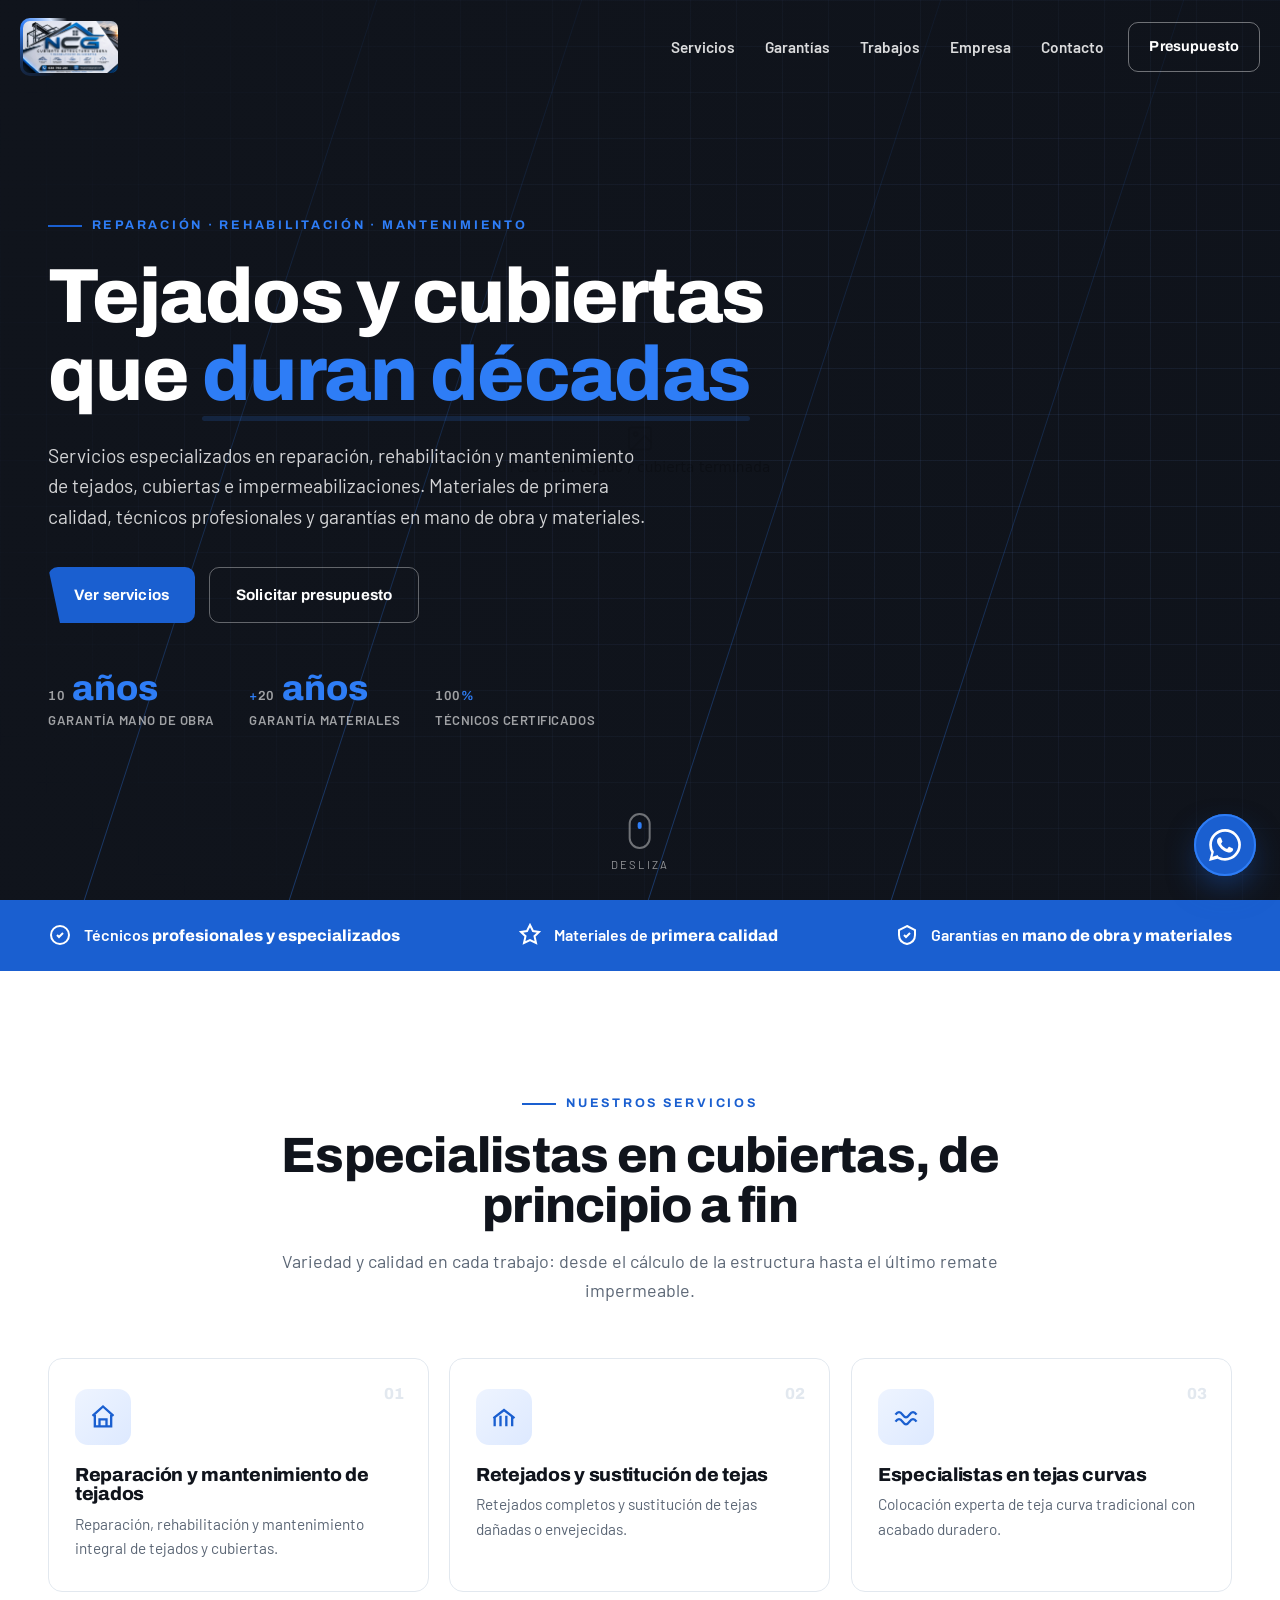
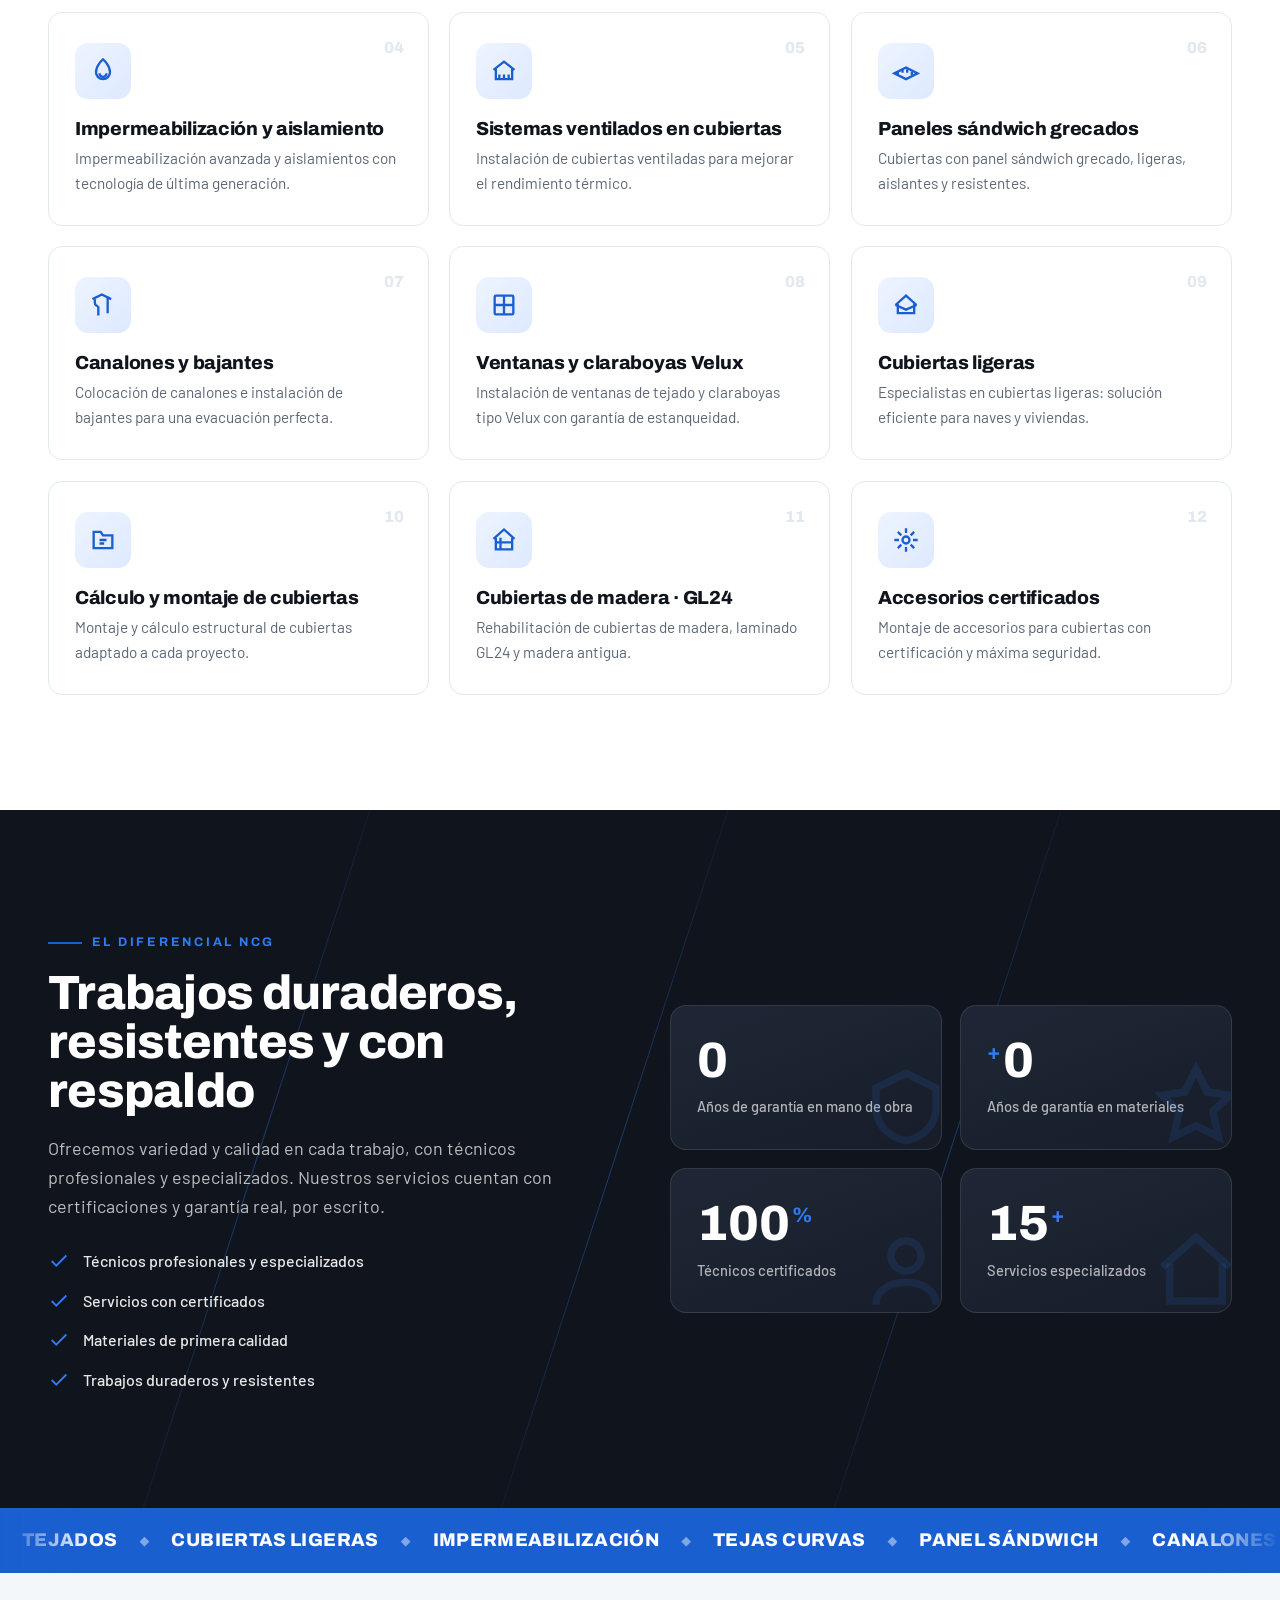
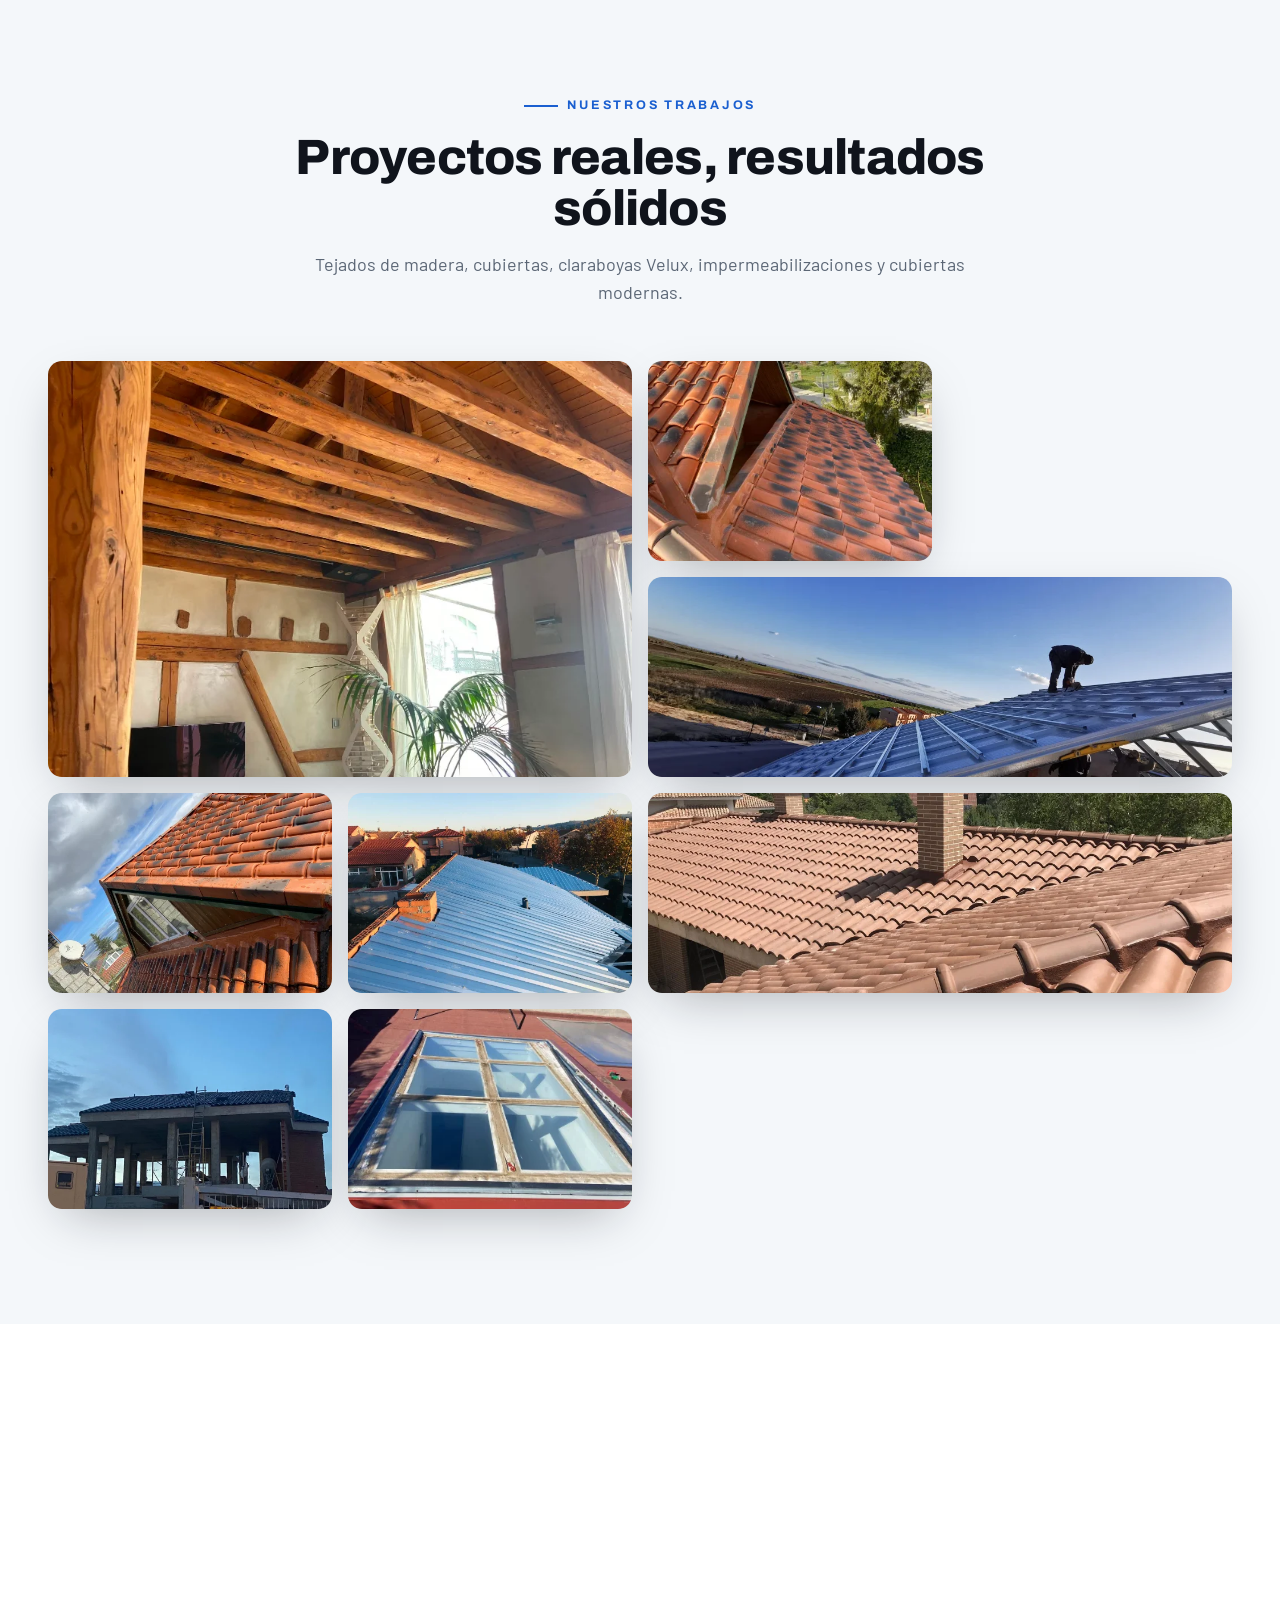
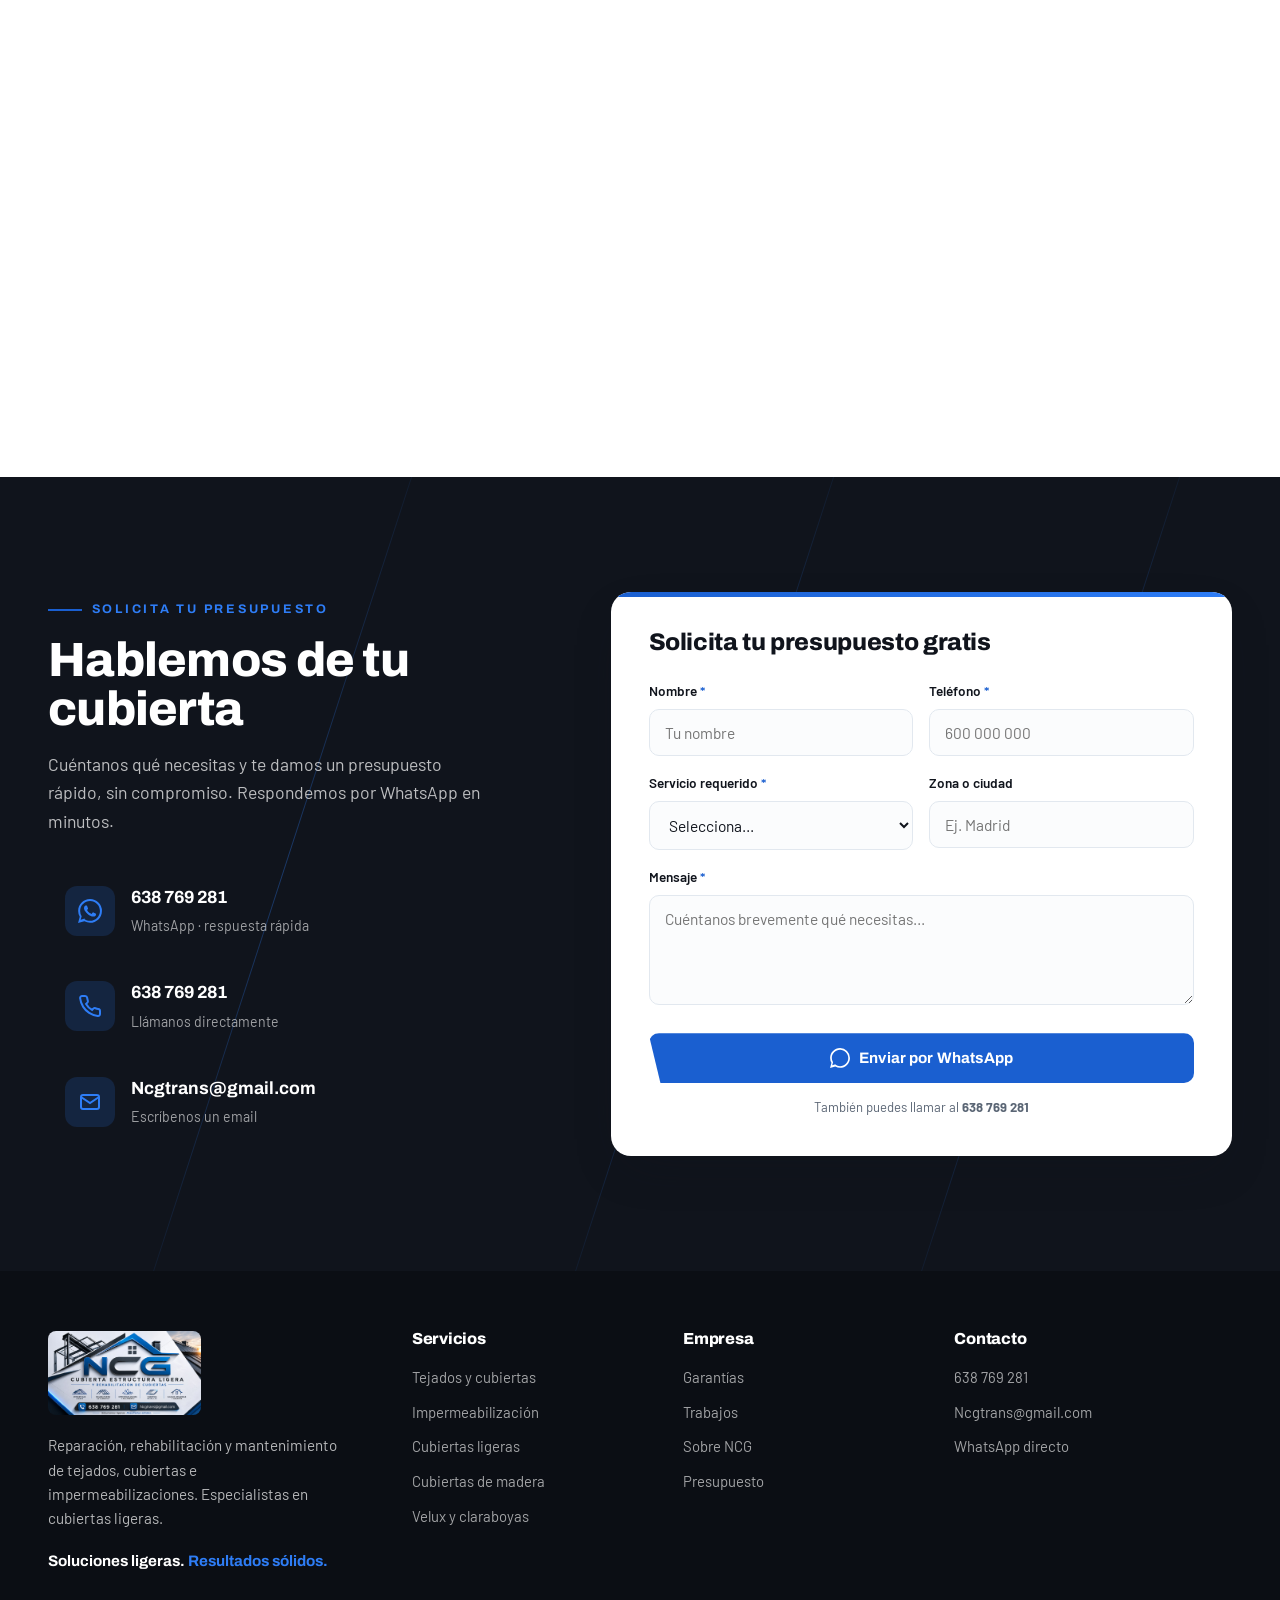
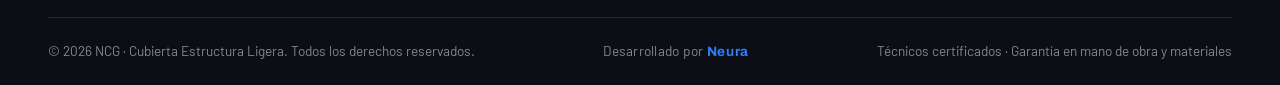
==== index.html @ 02546d08 "Remove gal2 (Cubierta metálica) y añadir fotos de trabajos en uploads/Gallery - Elimina el slot gal2" ====
<!DOCTYPE html>
<html lang="es">
<head>
<meta charset="UTF-8">
<meta name="viewport" content="width=device-width, initial-scale=1.0">
<title>NCG · Cubierta Estructura Ligera — Tejados, cubiertas e impermeabilización</title>
<meta name="description" content="Constructora NCG: reparación, rehabilitación y mantenimiento de tejados, cubiertas ligeras e impermeabilización avanzada. Técnicos certificados, 10 años de garantía en mano de obra y +20 en materiales.">
<link rel="preconnect" href="https://fonts.googleapis.com">
<link rel="preconnect" href="https://fonts.gstatic.com" crossorigin>
<link href="https://fonts.googleapis.com/css2?family=Archivo:wght@500;600;700;800;900&family=Barlow:wght@400;500;600;700&display=swap" rel="stylesheet">
<link rel="stylesheet" href="assets/styles.css">
<script>document.documentElement.classList.add('js-anim');</script>
<script src="assets/image-slot.js"></script>
</head>
<body style="background-color: rgb(255, 255, 255)">

<div class="scroll-progress" id="sp"></div>

<!-- ============ HEADER ============ -->
<header class="header" id="top">
  <div class="wrap header-inner">
    <a href="#top" class="brand">
      <span class="brand-logo"><img src="assets/logo-banner.jpg" alt="NCG Cubierta Estructura Ligera y Rehabilitación de Cubiertas"></span>
    </a>
    <nav class="nav">
      <a href="#servicios">Servicios</a>
      <a href="#garantias">Garantías</a>
      <a href="#galeria">Trabajos</a>
      <a href="#sobre">Empresa</a>
      <a href="#contacto">Contacto</a>
    </nav>
    <div class="header-cta">
      <a href="#contacto" class="btn btn-ghost">Presupuesto</a>
    </div>
    <button class="menu-toggle" aria-label="Menú"><span></span><span></span><span></span></button>
  </div>
</header>

<!-- ============ HERO ============ -->
<section class="hero" data-screen-label="Hero">
  <div class="hero-bg">
    <div class="hero-photo"><image-slot id="hero" placeholder="Foto real: tejado / cubierta terminada" fit="cover"></image-slot></div>
  </div>
  <div class="beams"><span style="left:18%"></span><span style="left:34%"></span><span style="left:62%"></span><span style="left:81%"></span></div>
  <div class="hero-build" aria-hidden="true">
    <div class="bp-grid"></div>
    <svg class="bp-truss" viewBox="0 0 400 120" fill="none">
      <line x1="10" y1="100" x2="390" y2="100" pathLength="1" style="animation-delay:.45s"></line>
      <line x1="10" y1="100" x2="200" y2="18" pathLength="1" style="animation-delay:0s"></line>
      <line x1="200" y1="18" x2="390" y2="100" pathLength="1" style="animation-delay:.2s"></line>
      <line x1="200" y1="18" x2="200" y2="100" pathLength="1" style="animation-delay:.75s"></line>
      <line x1="105" y1="59" x2="200" y2="100" pathLength="1" style="animation-delay:.95s"></line>
      <line x1="295" y1="59" x2="200" y2="100" pathLength="1" style="animation-delay:1.1s"></line>
      <circle cx="200" cy="18" r="4.2" style="animation-delay:.4s"></circle>
      <circle cx="10" cy="100" r="4.2" style="animation-delay:.55s"></circle>
      <circle cx="390" cy="100" r="4.2" style="animation-delay:.6s"></circle>
      <circle cx="200" cy="100" r="4.2" style="animation-delay:.9s"></circle>
      <circle cx="105" cy="59" r="3.6" style="animation-delay:1.05s"></circle>
      <circle cx="295" cy="59" r="3.6" style="animation-delay:1.2s"></circle>
    </svg>
  </div>
  <div class="wrap hero-inner">
    <div class="hero-grid">
      <div class="hero-copy">
        <span class="eyebrow light reveal">Reparación · Rehabilitación · Mantenimiento</span>
        <h1 class="reveal d1">Tejados y cubiertas que <span class="hl">duran décadas</span></h1>
        <p class="lead reveal d2">Servicios especializados en reparación, rehabilitación y mantenimiento de tejados, cubiertas e impermeabilizaciones. Materiales de primera calidad, técnicos profesionales y garantías en mano de obra y materiales.</p>
        <div class="hero-cta reveal d3">
          <a href="#servicios" class="btn">Ver servicios</a>
          <a href="#contacto" class="btn btn-outline-light">Solicitar presupuesto</a>
        </div>
        <div class="hero-stats reveal d4">
          <div class="hstat"><b><span data-count="10">0</span><em> años</em></b><span>Garantía mano de obra</span></div>
          <div class="hstat"><b><span class="pfx">+</span><span data-count="20">0</span><em> años</em></b><span>Garantía materiales</span></div>
          <div class="hstat"><b><span data-count="100">0</span><span class="pfx">%</span></b><span>Técnicos certificados</span></div>
        </div>
      </div>
    </div>
  </div>
  <a href="#servicios" class="scroll-cue"><span class="dot"></span>Desliza</a>
</section>

<!-- ============ TRUST STRIP ============ -->
<div class="trust-strip">
  <div class="wrap">
    <div class="ts"><svg viewBox="0 0 24 24" fill="none" stroke="currentColor" stroke-width="2"><path d="M9 12l2 2 4-4"/><circle cx="12" cy="12" r="9"/></svg><span>Técnicos <b>profesionales y especializados</b></span></div>
    <div class="ts"><svg viewBox="0 0 24 24" fill="none" stroke="currentColor" stroke-width="2"><path d="M12 2l3 6 6 .9-4.5 4.3L18 20l-6-3-6 3 1.5-6.8L3 8.9 9 8z"/></svg><span>Materiales de <b>primera calidad</b></span></div>
    <div class="ts"><svg viewBox="0 0 24 24" fill="none" stroke="currentColor" stroke-width="2"><path d="M9 12l2 2 4-4"/><path d="M12 3l8 4v5c0 5-3.5 8-8 9-4.5-1-8-4-8-9V7z"/></svg><span>Garantías en <b>mano de obra y materiales</b></span></div>
  </div>
</div>

<!-- ============ SERVICIOS ============ -->
<section class="servicios sec-pad" id="servicios" data-screen-label="Servicios">
  <div class="wrap">
    <div class="sec-head center reveal">
      <span class="eyebrow center">Nuestros servicios</span>
      <h2>Especialistas en cubiertas, de principio a fin</h2>
      <p>Variedad y calidad en cada trabajo: desde el cálculo de la estructura hasta el último remate impermeable.</p>
    </div>
    <div class="serv-grid">

      <article class="serv-card reveal">
        <span class="serv-num">01</span>
        <div class="serv-ic"><svg viewBox="0 0 24 24" fill="none" stroke="currentColor" stroke-width="2"><path d="M3 11l9-8 9 8"/><path d="M5 10v10h14V10"/><path d="M9 20v-6h6v6"/></svg></div>
        <h3>Reparación y mantenimiento de tejados</h3>
        <p>Reparación, rehabilitación y mantenimiento integral de tejados y cubiertas.</p>
      </article>

      <article class="serv-card reveal d1">
        <span class="serv-num">02</span>
        <div class="serv-ic"><svg viewBox="0 0 24 24" fill="none" stroke="currentColor" stroke-width="2"><path d="M3 13l9-7 9 7"/><path d="M4 12l0 8M9 11l0 9M14 11l0 9M19 12l0 8"/></svg></div>
        <h3>Retejados y sustitución de tejas</h3>
        <p>Retejados completos y sustitución de tejas dañadas o envejecidas.</p>
      </article>

      <article class="serv-card reveal d2">
        <span class="serv-num">03</span>
        <div class="serv-ic"><svg viewBox="0 0 24 24" fill="none" stroke="currentColor" stroke-width="2"><path d="M3 16c2-3 4-3 6 0s4 3 6 0 4-3 6 0"/><path d="M3 10c2-3 4-3 6 0s4 3 6 0 4-3 6 0"/></svg></div>
        <h3>Especialistas en tejas curvas</h3>
        <p>Colocación experta de teja curva tradicional con acabado duradero.</p>
      </article>

      <article class="serv-card reveal">
        <span class="serv-num">04</span>
        <div class="serv-ic"><svg viewBox="0 0 24 24" fill="none" stroke="currentColor" stroke-width="2"><path d="M12 2s6 5 6 11a6 6 0 01-12 0c0-6 6-11 6-11z"/><path d="M9 14a3 3 0 006 0"/></svg></div>
        <h3>Impermeabilización y aislamiento</h3>
        <p>Impermeabilización avanzada y aislamientos con tecnología de última generación.</p>
      </article>

      <article class="serv-card reveal d1">
        <span class="serv-num">05</span>
        <div class="serv-ic"><svg viewBox="0 0 24 24" fill="none" stroke="currentColor" stroke-width="2"><path d="M3 11l9-7 9 7"/><path d="M5 10v9h14v-9"/><path d="M8 19v-4M12 19v-4M16 19v-4"/></svg></div>
        <h3>Sistemas ventilados en cubiertas</h3>
        <p>Instalación de cubiertas ventiladas para mejorar el rendimiento térmico.</p>
      </article>

      <article class="serv-card reveal d2">
        <span class="serv-num">06</span>
        <div class="serv-ic"><svg viewBox="0 0 24 24" fill="none" stroke="currentColor" stroke-width="2"><path d="M2 14l10-5 10 5-10 5z"/><path d="M5 12.5v3M9 10.5v3M13 10.5v3M17 12.5v3"/></svg></div>
        <h3>Paneles sándwich grecados</h3>
        <p>Cubiertas con panel sándwich grecado, ligeras, aislantes y resistentes.</p>
      </article>

      <article class="serv-card reveal">
        <span class="serv-num">07</span>
        <div class="serv-ic"><svg viewBox="0 0 24 24" fill="none" stroke="currentColor" stroke-width="2"><path d="M3 7l8-4 8 4"/><path d="M5 7v3a3 3 0 003 3h0"/><path d="M8 13v8"/><path d="M16 5v14"/></svg></div>
        <h3>Canalones y bajantes</h3>
        <p>Colocación de canalones e instalación de bajantes para una evacuación perfecta.</p>
      </article>

      <article class="serv-card reveal d1">
        <span class="serv-num">08</span>
        <div class="serv-ic"><svg viewBox="0 0 24 24" fill="none" stroke="currentColor" stroke-width="2"><rect x="4" y="4" width="16" height="16" rx="1"/><path d="M12 4v16M4 12h16"/></svg></div>
        <h3>Ventanas y claraboyas Velux</h3>
        <p>Instalación de ventanas de tejado y claraboyas tipo Velux con garantía de estanqueidad.</p>
      </article>

      <article class="serv-card reveal d2">
        <span class="serv-num">09</span>
        <div class="serv-ic"><svg viewBox="0 0 24 24" fill="none" stroke="currentColor" stroke-width="2"><path d="M3 12l9-8 9 8"/><path d="M5 11v8h14v-8"/><path d="M3 12l9 4 9-4"/></svg></div>
        <h3>Cubiertas ligeras</h3>
        <p>Especialistas en cubiertas ligeras: solución eficiente para naves y viviendas.</p>
      </article>

      <article class="serv-card reveal">
        <span class="serv-num">10</span>
        <div class="serv-ic"><svg viewBox="0 0 24 24" fill="none" stroke="currentColor" stroke-width="2"><path d="M4 19V5h6l2 3h8v11z"/><path d="M9 12h6M9 15h4"/></svg></div>
        <h3>Cálculo y montaje de cubiertas</h3>
        <p>Montaje y cálculo estructural de cubiertas adaptado a cada proyecto.</p>
      </article>

      <article class="serv-card reveal d1">
        <span class="serv-num">11</span>
        <div class="serv-ic"><svg viewBox="0 0 24 24" fill="none" stroke="currentColor" stroke-width="2"><path d="M3 11l9-8 9 8"/><path d="M5 10v10h14V10"/><path d="M5 14h14M9 10v10"/></svg></div>
        <h3>Cubiertas de madera · GL24</h3>
        <p>Rehabilitación de cubiertas de madera, laminado GL24 y madera antigua.</p>
      </article>

      <article class="serv-card reveal d2">
        <span class="serv-num">12</span>
        <div class="serv-ic"><svg viewBox="0 0 24 24" fill="none" stroke="currentColor" stroke-width="2"><circle cx="12" cy="12" r="3"/><path d="M12 2v4M12 18v4M2 12h4M18 12h4M5 5l3 3M16 16l3 3M19 5l-3 3M8 16l-3 3"/></svg></div>
        <h3>Accesorios certificados</h3>
        <p>Montaje de accesorios para cubiertas con certificación y máxima seguridad.</p>
      </article>

    </div>
  </div>
</section>

<!-- ============ GARANTÍAS ============ -->
<section class="garantias sec-pad" id="garantias" data-screen-label="Garantías">
  <div class="gbg"><span style="left:20%"></span><span style="left:48%"></span><span style="left:74%"></span></div>
  <div class="wrap">
    <div class="gar-grid">
      <div class="gar-left reveal-l">
        <span class="eyebrow light">El diferencial NCG</span>
        <h2>Trabajos duraderos, resistentes y con respaldo</h2>
        <p>Ofrecemos variedad y calidad en cada trabajo, con técnicos profesionales y especializados. Nuestros servicios cuentan con certificaciones y garantía real, por escrito.</p>
        <ul class="gar-list">
          <li><svg viewBox="0 0 24 24" fill="none" stroke="currentColor" stroke-width="2"><path d="M20 6L9 17l-5-5"/></svg>Técnicos profesionales y especializados</li>
          <li><svg viewBox="0 0 24 24" fill="none" stroke="currentColor" stroke-width="2"><path d="M20 6L9 17l-5-5"/></svg>Servicios con certificados</li>
          <li><svg viewBox="0 0 24 24" fill="none" stroke="currentColor" stroke-width="2"><path d="M20 6L9 17l-5-5"/></svg>Materiales de primera calidad</li>
          <li><svg viewBox="0 0 24 24" fill="none" stroke="currentColor" stroke-width="2"><path d="M20 6L9 17l-5-5"/></svg>Trabajos duraderos y resistentes</li>
        </ul>
      </div>
      <div class="stat-cards reveal-r">
        <div class="stat-card">
          <div class="big"><span data-count="10" data-prefix="">0</span></div>
          <div class="lab">Años de garantía en mano de obra</div>
          <div class="ic"><svg viewBox="0 0 24 24" fill="none" stroke="currentColor" stroke-width="2"><path d="M12 3l8 4v5c0 5-3.5 8-8 9-4.5-1-8-4-8-9V7z"/></svg></div>
        </div>
        <div class="stat-card">
          <div class="big"><span class="suf">+</span><span data-count="20" data-prefix="">0</span></div>
          <div class="lab">Años de garantía en materiales</div>
          <div class="ic"><svg viewBox="0 0 24 24" fill="none" stroke="currentColor" stroke-width="2"><path d="M12 2l3 6 6 .9-4.5 4.3L18 20l-6-3-6 3 1.5-6.8L3 8.9 9 8z"/></svg></div>
        </div>
        <div class="stat-card">
          <div class="big"><span data-count="100" data-prefix="">0</span><span class="suf">%</span></div>
          <div class="lab">Técnicos certificados</div>
          <div class="ic"><svg viewBox="0 0 24 24" fill="none" stroke="currentColor" stroke-width="2"><circle cx="12" cy="8" r="4"/><path d="M4 21c0-4 4-6 8-6s8 2 8 6"/></svg></div>
        </div>
        <div class="stat-card">
          <div class="big"><span data-count="15" data-prefix="">0</span><span class="suf">+</span></div>
          <div class="lab">Servicios especializados</div>
          <div class="ic"><svg viewBox="0 0 24 24" fill="none" stroke="currentColor" stroke-width="2"><path d="M3 11l9-8 9 8"/><path d="M5 10v10h14V10"/></svg></div>
        </div>
      </div>
    </div>
  </div>
</section>

<!-- ============ CINTA / MARQUEE ============ -->
<div class="marquee" aria-hidden="true">
  <div class="marquee-track">
    <span>Tejados</span><i>◆</i><span>Cubiertas ligeras</span><i>◆</i><span>Impermeabilización</span><i>◆</i><span>Tejas curvas</span><i>◆</i><span>Panel sándwich</span><i>◆</i><span>Canalones y bajantes</span><i>◆</i><span>Ventanas Velux</span><i>◆</i><span>Madera GL24</span><i>◆</i>
    <span>Tejados</span><i>◆</i><span>Cubiertas ligeras</span><i>◆</i><span>Impermeabilización</span><i>◆</i><span>Tejas curvas</span><i>◆</i><span>Panel sándwich</span><i>◆</i><span>Canalones y bajantes</span><i>◆</i><span>Ventanas Velux</span><i>◆</i><span>Madera GL24</span><i>◆</i>
  </div>
</div>

<!-- ============ GALERÍA ============ -->
<section class="galeria sec-pad" id="galeria" data-screen-label="Galería">
  <div class="wrap">
    <div class="sec-head center reveal">
      <span class="eyebrow center">Nuestros trabajos</span>
      <h2>Proyectos reales, resultados sólidos</h2>
      <p>Tejados de madera, cubiertas, claraboyas Velux, impermeabilizaciones y cubiertas modernas.</p>
    </div>
    <div class="gal-grid">
      <div class="gal-item span-2 row-2 reveal"><image-slot id="gal1" placeholder="Tejado de madera (foto real)" fit="cover"></image-slot><span class="tag"><b>·</b> Tejados de madera</span></div>
      <div class="gal-item reveal d2"><image-slot id="gal3" placeholder="Claraboya / Velux" fit="cover"></image-slot><span class="tag"><b>·</b> Claraboyas Velux</span></div>
      <div class="gal-item span-2 reveal d1"><image-slot id="gal4" placeholder="Impermeabilización" fit="cover"></image-slot><span class="tag"><b>·</b> Impermeabilización</span></div>
      <div class="gal-item reveal d2"><image-slot id="gal5" placeholder="Panel sándwich" fit="cover"></image-slot><span class="tag"><b>·</b> Paneles modernos</span></div>
      <div class="gal-item reveal d3"><image-slot id="gal6" placeholder="Estructura ligera" fit="cover"></image-slot><span class="tag"><b>·</b> Estructuras ligeras</span></div>
      <div class="gal-item span-2 reveal"><image-slot id="gal7" placeholder="Cubierta terminada" fit="cover"></image-slot><span class="tag"><b>·</b> Cubiertas modernas</span></div>
      <div class="gal-item reveal d1"><image-slot id="gal8" placeholder="Detalle de remate" fit="cover"></image-slot><span class="tag"><b>·</b> Acabados</span></div>
      <div class="gal-item reveal d2"><image-slot id="gal9" placeholder="Canalón / bajante" fit="cover"></image-slot><span class="tag"><b>·</b> Canalones</span></div>
    </div>
  </div>
</section>

<!-- ============ SOBRE ============ -->
<section class="sobre sec-pad" id="sobre" data-screen-label="Sobre la empresa">
  <div class="wrap">
    <div class="sobre-grid">
      <div class="sobre-media reveal-l">
        <image-slot id="sobre" placeholder="Foto del equipo / obra en proceso" fit="cover"></image-slot>
        <div class="badge"><b>NCG</b><span>Soluciones ligeras · Resultados sólidos</span></div>
      </div>
      <div class="sobre-text reveal-r">
        <span class="eyebrow">Sobre la empresa</span>
        <h2>Construcción, solidez y confianza</h2>
        <p>En NCG — Cubierta Estructura Ligera somos especialistas en cubiertas y rehabilitación de tejados. Combinamos experiencia técnica, materiales de primera calidad y un equipo de profesionales certificados para entregar trabajos que perduran.</p>
        <p>Cada proyecto se ejecuta con rigor, seguridad y certificación, garantizando un resultado resistente y duradero.</p>
        <div class="sobre-feats">
          <div class="sf"><div class="ic"><svg viewBox="0 0 24 24" fill="none" stroke="currentColor" stroke-width="2"><circle cx="12" cy="8" r="4"/><path d="M4 21c0-4 4-6 8-6s8 2 8 6"/></svg></div><div><b>Equipo especializado</b><span>Técnicos formados y certificados</span></div></div>
          <div class="sf"><div class="ic"><svg viewBox="0 0 24 24" fill="none" stroke="currentColor" stroke-width="2"><path d="M3 11l9-8 9 8"/><path d="M5 10v10h14V10"/></svg></div><div><b>Cubiertas ligeras</b><span>Cálculo y montaje a medida</span></div></div>
          <div class="sf"><div class="ic"><svg viewBox="0 0 24 24" fill="none" stroke="currentColor" stroke-width="2"><path d="M12 2l3 6 6 .9-4.5 4.3L18 20l-6-3-6 3 1.5-6.8L3 8.9 9 8z"/></svg></div><div><b>Primera calidad</b><span>Materiales con +20 años de garantía</span></div></div>
          <div class="sf"><div class="ic"><svg viewBox="0 0 24 24" fill="none" stroke="currentColor" stroke-width="2"><path d="M9 12l2 2 4-4"/><path d="M12 3l8 4v5c0 5-3.5 8-8 9-4.5-1-8-4-8-9V7z"/></svg></div><div><b>Garantía real</b><span>10 años en mano de obra</span></div></div>
        </div>
      </div>
    </div>
  </div>
</section>

<!-- ============ CONTACTO ============ -->
<section class="contacto sec-pad" id="contacto" data-screen-label="Contacto">
  <div class="cbg"><span style="left:22%"></span><span style="left:55%"></span><span style="left:82%"></span></div>
  <div class="wrap">
    <div class="cont-grid">
      <div class="cont-info reveal-l">
        <span class="eyebrow light">Solicita tu presupuesto</span>
        <h2>Hablemos de tu cubierta</h2>
        <p>Cuéntanos qué necesitas y te damos un presupuesto rápido, sin compromiso. Respondemos por WhatsApp en minutos.</p>
        <div class="cont-rows">
          <a class="crow" href="https://wa.me/34638769281?text=Hola%20NCG,%20quiero%20solicitar%20un%20presupuesto" target="_blank">
            <div class="ic wa"><svg viewBox="0 0 24 24" fill="currentColor"><path d="M.057 24l1.687-6.163a11.867 11.867 0 01-1.587-5.945C.16 5.335 5.495 0 12.05 0a11.817 11.817 0 018.413 3.488 11.824 11.824 0 013.48 8.414c-.003 6.557-5.338 11.892-11.893 11.892a11.9 11.9 0 01-5.688-1.448L.057 24zm6.597-3.807c1.676.995 3.276 1.591 5.392 1.592 5.448 0 9.886-4.434 9.889-9.885.002-5.462-4.415-9.89-9.881-9.892-5.452 0-9.887 4.434-9.889 9.884a9.86 9.86 0 001.51 5.26l-.999 3.648 3.978-1.207zm11.387-5.464c-.074-.124-.272-.198-.57-.347-.297-.149-1.758-.868-2.031-.967-.272-.099-.47-.149-.669.149-.198.297-.768.967-.941 1.165-.173.198-.347.223-.644.074-.297-.149-1.255-.462-2.39-1.475-.883-.788-1.48-1.761-1.653-2.059-.173-.297-.018-.458.13-.606.134-.133.297-.347.446-.521.151-.172.2-.296.3-.495.099-.198.05-.372-.025-.521-.075-.148-.669-1.611-.916-2.206-.242-.579-.487-.501-.669-.51l-.57-.01c-.198 0-.52.074-.792.372s-1.04 1.016-1.04 2.479 1.065 2.876 1.213 3.074c.149.198 2.095 3.2 5.076 4.487.709.306 1.263.489 1.694.626.712.226 1.36.194 1.872.118.571-.085 1.758-.719 2.006-1.413.248-.695.248-1.29.173-1.414z"/></svg></div>
            <div><b>638 769 281</b><span>WhatsApp · respuesta rápida</span></div>
          </a>
          <a class="crow" href="tel:+34638769281">
            <div class="ic"><svg viewBox="0 0 24 24" fill="none" stroke="currentColor" stroke-width="2"><path d="M22 16.92v3a2 2 0 01-2.18 2 19.8 19.8 0 01-8.63-3.07 19.5 19.5 0 01-6-6 19.8 19.8 0 01-3.07-8.67A2 2 0 014.11 2h3a2 2 0 012 1.72c.13.96.36 1.9.7 2.81a2 2 0 01-.45 2.11L8.09 9.91a16 16 0 006 6l1.27-1.27a2 2 0 012.11-.45c.91.34 1.85.57 2.81.7A2 2 0 0122 16.92z"/></svg></div>
            <div><b>638 769 281</b><span>Llámanos directamente</span></div>
          </a>
          <a class="crow" href="mailto:Ncgtrans@gmail.com">
            <div class="ic"><svg viewBox="0 0 24 24" fill="none" stroke="currentColor" stroke-width="2"><rect x="3" y="5" width="18" height="14" rx="2"/><path d="M3 7l9 6 9-6"/></svg></div>
            <div><b>Ncgtrans@gmail.com</b><span>Escríbenos un email</span></div>
          </a>
        </div>
      </div>
      <div class="form-wrap reveal-r">
        <div class="form-card">
          <form id="cf" novalidate>
            <h3>Solicita tu presupuesto gratis</h3>
            <p>Rellena el formulario y abriremos WhatsApp con tus datos listos para enviar.</p>
            <div class="fgrid">
              <div class="field">
                <label>Nombre <span class="req">*</span></label>
                <input type="text" name="nombre" placeholder="Tu nombre" autocomplete="name">
                <span class="msg" data-msg="nombre"></span>
              </div>
              <div class="field">
                <label>Teléfono <span class="req">*</span></label>
                <input type="tel" name="telefono" placeholder="600 000 000" autocomplete="tel">
                <span class="msg" data-msg="telefono"></span>
              </div>
            </div>
            <div class="fgrid">
              <div class="field">
                <label>Servicio requerido <span class="req">*</span></label>
                <select name="servicio">
                  <option value="">Selecciona…</option>
                  <option>Reparación / mantenimiento de tejado</option>
                  <option>Retejado / sustitución de tejas</option>
                  <option>Tejas curvas</option>
                  <option>Impermeabilización y aislamiento</option>
                  <option>Sistemas ventilados</option>
                  <option>Paneles sándwich grecados</option>
                  <option>Canalones y bajantes</option>
                  <option>Ventanas / claraboyas Velux</option>
                  <option>Cubiertas ligeras</option>
                  <option>Cálculo y montaje de cubiertas</option>
                  <option>Cubiertas de madera · GL24</option>
                  <option>Otro / no estoy seguro</option>
                </select>
                <span class="msg" data-msg="servicio"></span>
              </div>
              <div class="field">
                <label>Zona o ciudad</label>
                <input type="text" name="zona" placeholder="Ej. Madrid">
              </div>
            </div>
            <div class="field full">
              <label>Mensaje <span class="req">*</span></label>
              <textarea name="mensaje" placeholder="Cuéntanos brevemente qué necesitas…"></textarea>
              <span class="msg" data-msg="mensaje"></span>
            </div>
            <button type="submit" class="btn">
              <svg viewBox="0 0 24 24" fill="currentColor"><path d="M.057 24l1.687-6.163a11.867 11.867 0 01-1.587-5.945C.16 5.335 5.495 0 12.05 0a11.817 11.817 0 018.413 3.488 11.824 11.824 0 013.48 8.414c-.003 6.557-5.338 11.892-11.893 11.892a11.9 11.9 0 01-5.688-1.448L.057 24zm6.597-3.807c1.676.995 3.276 1.591 5.392 1.592 5.448 0 9.886-4.434 9.889-9.885.002-5.462-4.415-9.89-9.881-9.892-5.452 0-9.887 4.434-9.889 9.884a9.86 9.86 0 001.51 5.26l-.999 3.648 3.978-1.207z"/></svg>
              Enviar por WhatsApp
            </button>
            <p class="form-note">También puedes llamar al <b>638 769 281</b></p>
          </form>
          <div class="form-ok">
            <div class="check"><svg viewBox="0 0 24 24" fill="none" stroke="currentColor" stroke-width="2.5"><path d="M20 6L9 17l-5-5"/></svg></div>
            <h3>¡Listo!</h3>
            <p>Hemos abierto WhatsApp con tu solicitud. Si no se abrió, escríbenos al <b>638 769 281</b>.</p>
          </div>
        </div>
      </div>
    </div>
  </div>
</section>

<!-- ============ FOOTER ============ -->
<footer class="footer">
  <div class="wrap">
    <div class="foot-grid">
      <div class="foot-brand">
        <img src="assets/logo-banner.jpg" alt="NCG">
        <p>Reparación, rehabilitación y mantenimiento de tejados, cubiertas e impermeabilizaciones. Especialistas en cubiertas ligeras.</p>
        <p class="foot-tag">Soluciones ligeras. <em>Resultados sólidos.</em></p>
      </div>
      <div class="foot-col">
        <h4>Servicios</h4>
        <a href="#servicios">Tejados y cubiertas</a>
        <a href="#servicios">Impermeabilización</a>
        <a href="#servicios">Cubiertas ligeras</a>
        <a href="#servicios">Cubiertas de madera</a>
        <a href="#servicios">Velux y claraboyas</a>
      </div>
      <div class="foot-col">
        <h4>Empresa</h4>
        <a href="#garantias">Garantías</a>
        <a href="#galeria">Trabajos</a>
        <a href="#sobre">Sobre NCG</a>
        <a href="#contacto">Presupuesto</a>
      </div>
      <div class="foot-col">
        <h4>Contacto</h4>
        <ul>
          <li><a href="tel:+34638769281">638 769 281</a></li>
          <li><a href="mailto:Ncgtrans@gmail.com">Ncgtrans@gmail.com</a></li>
          <li><a href="https://wa.me/34638769281" target="_blank">WhatsApp directo</a></li>
        </ul>
      </div>
    </div>
    <div class="foot-bottom">
      <span>© <span id="yr">2026</span> NCG · Cubierta Estructura Ligera. Todos los derechos reservados.</span>
      <span class="foot-credit">Desarrollado por <a href="https://wa.me/34638769281" target="_blank" rel="noopener"><b>Neura</b></a></span>
      <span>Técnicos certificados · Garantía en mano de obra y materiales</span>
    </div>
  </div>
</footer>

<!-- ============ WHATSAPP FLOTANTE ============ -->
<a href="https://wa.me/34638769281?text=Hola%20NCG,%20quiero%20solicitar%20un%20presupuesto" target="_blank" class="wa-float" aria-label="WhatsApp">
  <span class="tip">¿Hablamos? Pide presupuesto</span>
  <svg viewBox="0 0 24 24" fill="currentColor"><path d="M.057 24l1.687-6.163a11.867 11.867 0 01-1.587-5.945C.16 5.335 5.495 0 12.05 0a11.817 11.817 0 018.413 3.488 11.824 11.824 0 013.48 8.414c-.003 6.557-5.338 11.892-11.893 11.892a11.9 11.9 0 01-5.688-1.448L.057 24zm6.597-3.807c1.676.995 3.276 1.591 5.392 1.592 5.448 0 9.886-4.434 9.889-9.885.002-5.462-4.415-9.89-9.881-9.892-5.452 0-9.887 4.434-9.889 9.884a9.86 9.86 0 001.51 5.26l-.999 3.648 3.978-1.207zm11.387-5.464c-.074-.124-.272-.198-.57-.347-.297-.149-1.758-.868-2.031-.967-.272-.099-.47-.149-.669.149-.198.297-.768.967-.941 1.165-.173.198-.347.223-.644.074-.297-.149-1.255-.462-2.39-1.475-.883-.788-1.48-1.761-1.653-2.059-.173-.297-.018-.458.13-.606.134-.133.297-.347.446-.521.151-.172.2-.296.3-.495.099-.198.05-.372-.025-.521-.075-.148-.669-1.611-.916-2.206-.242-.579-.487-.501-.669-.51l-.57-.01c-.198 0-.52.074-.792.372s-1.04 1.016-1.04 2.479 1.065 2.876 1.213 3.074c.149.198 2.095 3.2 5.076 4.487.709.306 1.263.489 1.694.626.712.226 1.36.194 1.872.118.571-.085 1.758-.719 2.006-1.413.248-.695.248-1.29.173-1.414z"/></svg>
</a>

<script src="assets/main.js"></script>
</body>
</html>
---- assets/styles.css ----
/* ============================================================
   NCG — Cubierta Estructura Ligera
   Sistema visual: azul eléctrico + grafito + plata
   ============================================================ */

:root{
  --blue:#1a5fd0;
  --blue-bright:#2e7df6;
  --blue-deep:#0e3f94;
  --blue-glow:rgba(46,125,246,.45);
  --ink:#10141c;
  --graphite:#171d29;
  --graphite-2:#1f2736;
  --steel:#5b6675;
  --steel-light:#8a94a3;
  --silver:#e9eef3;
  --paper:#f4f7fa;
  --line:#e2e8ef;
  --white:#ffffff;

  --r:14px;
  --shadow:0 18px 50px -18px rgba(16,20,28,.35);
  --shadow-blue:0 22px 60px -22px rgba(26,95,208,.55);
  --maxw:1240px;
  --ease:cubic-bezier(.22,.61,.36,1);
}

*{box-sizing:border-box;margin:0;padding:0}
html{scroll-behavior:smooth}
body{
  font-family:"Barlow",system-ui,sans-serif;
  color:var(--ink);
  background:var(--paper);
  line-height:1.6;
  -webkit-font-smoothing:antialiased;
  overflow-x:hidden;
}
img{display:block;max-width:100%}
a{color:inherit;text-decoration:none}

h1,h2,h3,h4,.display{
  font-family:"Archivo",sans-serif;
  font-weight:800;
  line-height:1.02;
  letter-spacing:-.015em;
  color:var(--ink);
}
.eyebrow{
  font-family:"Archivo",sans-serif;
  font-weight:700;
  font-size:.78rem;
  letter-spacing:.22em;
  text-transform:uppercase;
  color:var(--blue);
  display:inline-flex;align-items:center;gap:.6rem;
}
.eyebrow::before{
  content:"";width:34px;height:2px;background:var(--blue);display:inline-block;
}
.eyebrow.light{color:var(--blue-bright)}
.eyebrow.center{justify-content:center}

.wrap{max-width:var(--maxw);margin:0 auto;padding:0 28px}
section{position:relative}
.sec-pad{padding:clamp(72px,9vw,140px) 0}

/* ---------- Buttons ---------- */
.btn{
  --bg:var(--blue);--fg:#fff;
  font-family:"Archivo",sans-serif;font-weight:700;
  font-size:.95rem;letter-spacing:.01em;
  display:inline-flex;align-items:center;gap:.6rem;
  padding:15px 26px;border-radius:10px;cursor:pointer;border:0;
  background:var(--bg);color:var(--fg);
  position:relative;overflow:hidden;
  transition:transform .3s var(--ease),box-shadow .3s var(--ease),background .25s;
  clip-path:polygon(0 0,100% 0,100% 100%,12px 100%);
}
.btn svg{width:20px;height:20px}
.btn::after{
  content:"";position:absolute;inset:0;
  background:linear-gradient(120deg,transparent 30%,rgba(255,255,255,.28),transparent 70%);
  transform:translateX(-120%);transition:transform .6s var(--ease);
}
.btn:hover::after{transform:translateX(120%)}
.btn:hover{transform:translateY(-3px);box-shadow:var(--shadow-blue)}
.btn-wa{--bg:#25d366;--fg:#06301a;color:#06301a}
.btn-wa:hover{box-shadow:0 22px 60px -22px rgba(37,211,102,.7)}
.btn-ghost{--bg:transparent;--fg:var(--ink);border:1.5px solid var(--line);clip-path:none;border-radius:10px}
.btn-ghost:hover{border-color:var(--blue);color:var(--blue)}
.btn-light{--bg:#fff;--fg:var(--ink)}
.btn-outline-light{--bg:transparent;--fg:#fff;border:1.5px solid rgba(255,255,255,.35);clip-path:none;border-radius:10px}
.btn-outline-light:hover{border-color:#fff;background:rgba(255,255,255,.08)}

/* ============================================================
   HEADER
   ============================================================ */
.header{
  position:fixed;top:0;left:0;right:0;z-index:90;
  transition:all .35s var(--ease);
}
.header-inner{
  display:flex;align-items:center;gap:24px;
  padding:18px 0;transition:padding .35s var(--ease);
}
.header.scrolled{
  background:rgba(255,255,255,.88);
  backdrop-filter:blur(14px);
  box-shadow:0 1px 0 var(--line),0 10px 30px -20px rgba(16,20,28,.4);
}
.header.scrolled .header-inner{padding:11px 0}
.brand{display:flex;align-items:center;gap:13px;margin-right:auto}
.brand-logo{position:relative;display:block;height:58px;border-radius:10px;padding:3px;overflow:hidden;transition:height .35s var(--ease)}
.header.scrolled .brand-logo{height:48px}
.brand-logo img{position:relative;z-index:1;display:block;height:100%;width:auto;border-radius:7px}
.brand-logo::before{
  content:"";position:absolute;z-index:0;inset:-60%;
  background:conic-gradient(from 0deg,transparent 0 58%,rgba(46,125,246,.25) 70%,var(--blue-bright) 82%,#dbe9ff 90%,transparent 98%);
  animation:logoSpin 2.4s linear infinite;
}
.brand-logo::after{
  content:"";position:absolute;z-index:2;inset:0;border-radius:7px;pointer-events:none;
  background:linear-gradient(115deg,transparent 38%,rgba(255,255,255,.6) 50%,transparent 62%);
  transform:translateX(-160%);
  mix-blend-mode:screen;
  animation:logoGlint 3.8s ease-in-out infinite;
}
@keyframes logoSpin{to{transform:rotate(1turn)}}
@keyframes logoGlint{0%,68%{transform:translateX(-160%)}100%{transform:translateX(160%)}}

.nav{display:flex;align-items:center;gap:30px}
.nav a{
  font-weight:600;font-size:.96rem;color:rgba(255,255,255,.85);
  position:relative;padding:4px 0;transition:color .25s;
}
.header.scrolled .nav a{color:var(--steel)}
.nav a::after{
  content:"";position:absolute;left:0;bottom:-2px;height:2px;width:0;
  background:var(--blue);transition:width .3s var(--ease);
}
.nav a:hover{color:var(--blue)}
.nav a:hover::after{width:100%}
.header-cta{display:flex;align-items:center;gap:14px}
.header .btn{padding:12px 20px;font-size:.9rem}
.header .btn-ghost{color:#fff;border-color:rgba(255,255,255,.4)}
.header.scrolled .btn-ghost{color:var(--ink);border-color:var(--line)}
.header .btn-ghost:hover{color:var(--blue-bright);border-color:var(--blue-bright)}
.header.scrolled .btn-ghost:hover{color:var(--blue);border-color:var(--blue)}
.menu-toggle{display:none;background:none;border:0;cursor:pointer;flex-direction:column;gap:5px;padding:8px}
.menu-toggle span{width:26px;height:2.5px;background:#fff;transition:.3s;border-radius:2px}
.header.scrolled .menu-toggle span{background:var(--ink)}

/* ============================================================
   HERO
   ============================================================ */
.hero{
  position:relative;min-height:100vh;display:flex;align-items:center;
  background:var(--ink);color:#fff;overflow:hidden;
  padding-top:120px;padding-bottom:80px;
}
.hero-bg{position:absolute;inset:0;z-index:0}
.hero-photo{position:absolute;inset:0}
.hero-photo image-slot{width:100%;height:100%}
.hero-bg::after{
  content:"";position:absolute;inset:0;
  background:
    linear-gradient(100deg,rgba(16,20,28,.96) 0%,rgba(16,20,28,.82) 36%,rgba(16,20,28,.4) 68%,rgba(16,20,28,.18) 100%),
    linear-gradient(0deg,rgba(16,20,28,.75) 0%,transparent 42%);
}
/* diagonal beam lines */
.beams{position:absolute;inset:0;z-index:1;pointer-events:none;opacity:.5}
.beams span{
  position:absolute;top:-20%;height:140%;width:1px;
  background:linear-gradient(180deg,transparent,var(--blue-bright),transparent);
  transform:skewX(-18deg);
}

/* ---- Efecto de construcción: plano + cercha ---- */
.hero-build{position:absolute;inset:0;z-index:2;pointer-events:none;overflow:hidden}
.bp-grid{
  position:absolute;inset:0;
  background-image:
    linear-gradient(rgba(120,165,255,.08) 1px,transparent 1px),
    linear-gradient(90deg,rgba(120,165,255,.08) 1px,transparent 1px);
  background-size:46px 46px;
  -webkit-mask-image:radial-gradient(125% 105% at 78% 48%,#000 18%,transparent 72%);
  mask-image:radial-gradient(125% 105% at 78% 48%,#000 18%,transparent 72%);
  animation:gridPan 26s linear infinite;
}
@keyframes gridPan{to{background-position:46px 46px,46px 46px}}
.bp-truss{
  position:absolute;right:2%;top:50%;transform:translateY(-50%);
  width:min(640px,54%);height:auto;overflow:visible;
}
.bp-truss line{
  stroke:var(--blue-bright);stroke-width:1.7;stroke-linecap:round;
  stroke-dasharray:1;stroke-dashoffset:1;opacity:0;
  filter:drop-shadow(0 0 6px rgba(46,125,246,.5));
  animation:bpDraw 8s ease-in-out infinite;
}
@keyframes bpDraw{
  0%{stroke-dashoffset:1;opacity:0}
  6%{opacity:.8}
  34%{stroke-dashoffset:0;opacity:.8}
  82%{stroke-dashoffset:0;opacity:.8}
  93%{opacity:0}
  100%{stroke-dashoffset:1;opacity:0}
}
.bp-truss circle{
  fill:#fff;opacity:0;
  filter:drop-shadow(0 0 7px rgba(46,125,246,.9));
  transform-box:fill-box;transform-origin:center;
  animation:bpJoint 8s ease-in-out infinite;
}
@keyframes bpJoint{
  0%,28%{opacity:0;transform:scale(0)}
  40%{opacity:1;transform:scale(1)}
  82%{opacity:1;transform:scale(1)}
  92%{opacity:0;transform:scale(.4)}
  100%{opacity:0;transform:scale(0)}
}
@media (prefers-reduced-motion:reduce){
  .bp-grid{animation:none}
  .bp-truss line{animation:none;stroke-dashoffset:0;opacity:.55}
  .bp-truss circle{animation:none;opacity:.9;transform:none}
}
.hero-inner{position:relative;z-index:3;width:100%}
.hero-grid{display:grid;grid-template-columns:1fr;gap:40px;align-items:center}
.hero-copy{max-width:820px}
.hero h1{
  font-size:clamp(2.6rem,6vw,5rem);color:#fff;
  font-weight:800;letter-spacing:-.02em;margin:22px 0 0;
}
.hero h1 .hl{color:var(--blue-bright);position:relative;white-space:nowrap}
.hero p.lead{
  font-size:clamp(1.05rem,1.5vw,1.3rem);color:rgba(255,255,255,.82);
  max-width:600px;margin:26px 0 34px;font-weight:400;
}
.hero-cta{display:flex;flex-wrap:wrap;gap:14px}
.hero-stats{display:flex;gap:34px;margin-top:48px;flex-wrap:wrap}
.hstat b{font-family:"Archivo";font-size:2.2rem;font-weight:800;color:#fff;display:block;line-height:1}
.hstat span{font-size:.82rem;color:rgba(255,255,255,.6);letter-spacing:.04em;text-transform:uppercase;font-weight:600}
.hstat b em{color:var(--blue-bright);font-style:normal}

.hero-card{
  position:relative;z-index:3;
  background:rgba(23,29,41,.55);border:1px solid rgba(255,255,255,.12);
  backdrop-filter:blur(8px);border-radius:18px;padding:28px;
  box-shadow:var(--shadow);
}
.hero-card h4{color:#fff;font-size:1.15rem;margin-bottom:6px}
.hero-card .feat{display:flex;gap:13px;padding:14px 0;border-top:1px solid rgba(255,255,255,.09)}
.hero-card .feat:first-of-type{border-top:0}
.hero-card .feat .ic{flex:0 0 42px;height:42px;border-radius:10px;display:grid;place-items:center;background:rgba(46,125,246,.16);color:var(--blue-bright)}
.hero-card .feat .ic svg{width:22px;height:22px}
.hero-card .feat b{display:block;color:#fff;font-size:.97rem}
.hero-card .feat span{color:rgba(255,255,255,.6);font-size:.84rem}
.scroll-cue{position:absolute;bottom:26px;left:50%;transform:translateX(-50%);z-index:3;color:rgba(255,255,255,.55);display:flex;flex-direction:column;align-items:center;gap:7px;font-size:.7rem;letter-spacing:.2em;text-transform:uppercase}
.scroll-cue .dot{width:22px;height:36px;border:2px solid rgba(255,255,255,.4);border-radius:14px;position:relative}
.scroll-cue .dot::after{content:"";position:absolute;top:7px;left:50%;transform:translateX(-50%);width:4px;height:7px;border-radius:2px;background:var(--blue-bright);animation:cue 1.6s infinite}
@keyframes cue{0%{opacity:0;transform:translate(-50%,0)}40%{opacity:1}100%{opacity:0;transform:translate(-50%,12px)}}

/* trust strip */
.trust-strip{background:var(--blue);color:#fff;position:relative;overflow:hidden}
.trust-strip::before{
  content:"";position:absolute;top:0;left:0;height:100%;width:38%;z-index:0;
  background:linear-gradient(110deg,transparent,rgba(255,255,255,.20),transparent);
  transform:translateX(-160%) skewX(-18deg);
  animation:tsSweep 5s ease-in-out infinite;
}
@keyframes tsSweep{0%{transform:translateX(-160%) skewX(-18deg)}55%,100%{transform:translateX(360%) skewX(-18deg)}}
.trust-strip .wrap{display:flex;flex-wrap:wrap;align-items:center;justify-content:space-between;gap:22px;padding:22px 28px;position:relative;z-index:1}
.trust-strip .ts{display:flex;align-items:center;gap:12px;font-weight:600;font-size:1rem}
.trust-strip .ts svg{transform-origin:center;animation:tsPulse 2.8s ease-in-out infinite}
.trust-strip .ts:nth-child(2) svg{animation-delay:.55s}
.trust-strip .ts:nth-child(3) svg{animation-delay:1.1s}
@keyframes tsPulse{0%,100%{transform:scale(1)}50%{transform:scale(1.2)}}
@media (prefers-reduced-motion:reduce){
  .trust-strip::before,.trust-strip .ts svg{animation:none!important}
}
.trust-strip .ts svg{width:24px;height:24px;flex:0 0 auto}
.trust-strip .ts b{font-family:"Archivo";font-weight:800}

/* ============================================================
   SECTION HEADERS
   ============================================================ */
.sec-head{max-width:720px;margin-bottom:54px}
.sec-head.center{margin-left:auto;margin-right:auto;text-align:center}
.sec-head h2{font-size:clamp(2rem,4vw,3.1rem);margin-top:16px}
.sec-head p{color:var(--steel);font-size:1.12rem;margin-top:16px}

/* ============================================================
   SERVICIOS
   ============================================================ */
.servicios{background:var(--white)}
.serv-grid{display:grid;grid-template-columns:repeat(3,1fr);gap:20px}
.serv-card{
  position:relative;background:var(--white);border:1px solid var(--line);
  border-radius:var(--r);padding:30px 26px;overflow:hidden;
  transition:transform .4s var(--ease),box-shadow .4s var(--ease),border-color .4s;
}
.serv-card::before{
  content:"";position:absolute;left:0;top:0;height:100%;width:4px;
  background:var(--blue);transform:scaleY(0);transform-origin:top;
  transition:transform .4s var(--ease);
}
.serv-card::after{
  content:"";position:absolute;right:-40px;top:-40px;width:120px;height:120px;
  background:radial-gradient(circle,rgba(46,125,246,.1),transparent 70%);opacity:0;transition:opacity .4s;
}
.serv-card:hover{transform:translateY(-7px);box-shadow:var(--shadow);border-color:transparent}
.serv-card:hover::before{transform:scaleY(1)}
.serv-card:hover::after{opacity:1}
.serv-ic{
  width:56px;height:56px;border-radius:13px;display:grid;place-items:center;
  background:linear-gradient(135deg,#eef4ff,#dde9ff);color:var(--blue);
  margin-bottom:20px;transition:transform .4s var(--ease),background .4s;
}
.serv-card:hover .serv-ic{transform:scale(1.06) rotate(-3deg);background:var(--blue);color:#fff}
.serv-ic svg{width:28px;height:28px}
.serv-card h3{font-size:1.18rem;margin-bottom:8px}
.serv-card p{color:var(--steel);font-size:.96rem}
.serv-num{position:absolute;top:22px;right:24px;font-family:"Archivo";font-weight:800;font-size:1rem;color:var(--line)}

/* ============================================================
   DIFERENCIALES / GARANTÍAS
   ============================================================ */
.garantias{background:var(--ink);color:#fff;overflow:hidden}
.garantias .gbg{position:absolute;inset:0;opacity:.4;z-index:0}
.garantias .gbg span{position:absolute;height:130%;top:-15%;width:1px;background:linear-gradient(180deg,transparent,var(--blue-bright),transparent);transform:skewX(-18deg)}
.gar-grid{position:relative;z-index:2;display:grid;grid-template-columns:1fr 1fr;gap:60px;align-items:center}
.gar-left h2{color:#fff;font-size:clamp(2rem,4vw,3rem);margin-top:16px}
.gar-left p{color:rgba(255,255,255,.72);font-size:1.12rem;margin-top:18px;max-width:520px}
.gar-list{margin-top:28px;display:flex;flex-direction:column;gap:14px}
.gar-list li{display:flex;align-items:center;gap:13px;color:rgba(255,255,255,.9);font-weight:500;list-style:none}
.gar-list li svg{width:22px;height:22px;color:var(--blue-bright);flex:0 0 auto}
.stat-cards{display:grid;grid-template-columns:1fr 1fr;gap:18px}
.stat-card{
  background:linear-gradient(160deg,var(--graphite-2),var(--graphite));
  border:1px solid rgba(255,255,255,.1);border-radius:16px;padding:30px 26px;
  position:relative;overflow:hidden;transition:transform .4s var(--ease),border-color .4s;
}
.stat-card:hover{transform:translateY(-6px);border-color:var(--blue-bright)}
.stat-card .big{font-family:"Archivo";font-weight:800;font-size:3.1rem;line-height:1;color:#fff;display:flex;align-items:flex-start;gap:2px}
.stat-card .big .suf{font-size:1.3rem;color:var(--blue-bright);margin-top:6px}
.stat-card .lab{margin-top:10px;color:rgba(255,255,255,.66);font-size:.92rem;font-weight:500}
.stat-card .ic{position:absolute;right:-10px;bottom:-10px;color:rgba(46,125,246,.12)}
.stat-card .ic svg{width:90px;height:90px}

/* ============================================================
   GALERÍA
   ============================================================ */
.galeria{background:var(--paper)}
.gal-grid{display:grid;grid-template-columns:repeat(4,1fr);grid-auto-rows:200px;gap:16px}
.gal-item{position:relative;border-radius:var(--r);overflow:hidden;box-shadow:var(--shadow)}
.gal-item image-slot{width:100%;height:100%}
.gal-item .tag{
  position:absolute;left:14px;bottom:14px;z-index:5;
  background:rgba(16,20,28,.78);backdrop-filter:blur(4px);color:#fff;
  padding:7px 14px;border-radius:7px;font-size:.8rem;font-weight:600;font-family:"Archivo";
  letter-spacing:.02em;pointer-events:none;
  transform:translateY(6px);opacity:0;transition:.35s var(--ease);
}
.gal-item:hover .tag{transform:translateY(0);opacity:1}
.gal-item .tag b{color:var(--blue-bright)}
.span-2{grid-column:span 2}
.row-2{grid-row:span 2}

/* ============================================================
   SOBRE
   ============================================================ */
.sobre{background:var(--white)}
.sobre-grid{display:grid;grid-template-columns:1fr 1fr;gap:60px;align-items:center}
.sobre-media{position:relative}
.sobre-media image-slot{width:100%;height:500px;border-radius:18px;overflow:hidden;box-shadow:var(--shadow)}
.sobre-media .badge{
  position:absolute;right:-18px;bottom:-18px;background:var(--blue);color:#fff;
  border-radius:16px;padding:24px 28px;box-shadow:var(--shadow-blue);
}
.sobre-media .badge b{font-family:"Archivo";font-weight:800;font-size:2.4rem;display:block;line-height:1}
.sobre-media .badge span{font-size:.82rem;opacity:.9;font-weight:600;text-transform:uppercase;letter-spacing:.06em}
.sobre-text h2{font-size:clamp(2rem,4vw,3rem);margin-top:16px}
.sobre-text p{color:var(--steel);font-size:1.1rem;margin-top:18px}
.sobre-feats{display:grid;grid-template-columns:1fr 1fr;gap:18px;margin-top:30px}
.sf{display:flex;gap:13px;align-items:flex-start}
.sf .ic{flex:0 0 44px;height:44px;border-radius:11px;background:#eef4ff;color:var(--blue);display:grid;place-items:center}
.sf .ic svg{width:23px;height:23px}
.sf b{display:block;font-family:"Archivo";font-weight:700;font-size:1rem}
.sf span{color:var(--steel);font-size:.9rem}

/* ============================================================
   CONTACTO
   ============================================================ */
.contacto{background:var(--ink);color:#fff;overflow:hidden}
.contacto .cbg{position:absolute;inset:0;opacity:.35;z-index:0}
.contacto .cbg span{position:absolute;height:130%;top:-15%;width:1px;background:linear-gradient(180deg,transparent,var(--blue-bright),transparent);transform:skewX(-18deg)}
.cont-grid{position:relative;z-index:2;display:grid;grid-template-columns:.9fr 1.1fr;gap:54px}
.cont-info h2{color:#fff;font-size:clamp(2rem,4vw,3rem);margin-top:16px}
.cont-info p{color:rgba(255,255,255,.72);font-size:1.1rem;margin-top:16px;max-width:440px}
.cont-rows{margin-top:32px;display:flex;flex-direction:column;gap:8px}
.crow{display:flex;align-items:center;gap:16px;padding:16px;border-radius:12px;transition:background .3s;border:1px solid transparent}
.crow:hover{background:rgba(255,255,255,.05);border-color:rgba(255,255,255,.1)}
.crow .ic{flex:0 0 50px;height:50px;border-radius:12px;background:rgba(46,125,246,.16);color:var(--blue-bright);display:grid;place-items:center}
.crow .ic svg{width:24px;height:24px}
.crow .ic.wa{background:rgba(46,125,246,.16);color:var(--blue-bright)}
.crow b{display:block;font-family:"Archivo";font-weight:700;font-size:1.1rem;color:#fff}
.crow span{color:rgba(255,255,255,.6);font-size:.88rem}

.form-card{
  background:var(--white);border-radius:20px;padding:38px;box-shadow:var(--shadow);
  position:relative;overflow:hidden;
}
.form-card::before{content:"";position:absolute;top:0;left:0;right:0;height:5px;background:linear-gradient(90deg,var(--blue),var(--blue-bright))}
.form-card h3{font-size:1.5rem}
.form-card>p{color:var(--steel);font-size:.96rem;margin:8px 0 24px}
.fgrid{display:grid;grid-template-columns:1fr 1fr;gap:16px}
.field{margin-bottom:16px}
.field.full{grid-column:1/-1}
.field label{display:block;font-weight:600;font-size:.85rem;margin-bottom:7px;color:var(--ink)}
.field label .req{color:var(--blue)}
.field input,.field select,.field textarea{
  width:100%;padding:13px 15px;border:1.5px solid var(--line);border-radius:10px;
  font-family:inherit;font-size:.97rem;color:var(--ink);background:#fbfcfd;
  transition:border-color .25s,box-shadow .25s;
}
.field textarea{resize:vertical;min-height:110px}
.field input:focus,.field select:focus,.field textarea:focus{
  outline:0;border-color:var(--blue);box-shadow:0 0 0 4px rgba(26,95,208,.12);background:#fff;
}
.field input.err,.field select.err,.field textarea.err{border-color:#e23b3b;box-shadow:0 0 0 4px rgba(226,59,59,.1)}
.field .msg{color:#e23b3b;font-size:.78rem;margin-top:5px;display:none}
.field .msg.show{display:block}
.form-card .btn{width:100%;justify-content:center;margin-top:6px}
.form-note{text-align:center;color:var(--steel);font-size:.82rem;margin-top:14px}
.form-ok{display:none;text-align:center;padding:30px 10px}
.form-ok.show{display:block}
.form-ok .check{width:74px;height:74px;border-radius:50%;background:#eafaf0;color:#25b366;display:grid;place-items:center;margin:0 auto 18px}
.form-ok .check svg{width:38px;height:38px}
.form-ok h3{font-size:1.5rem;margin-bottom:8px}
.form-ok p{color:var(--steel)}

/* ============================================================
   FOOTER
   ============================================================ */
.footer{background:#0b0e14;color:rgba(255,255,255,.7);padding:60px 0 0}
.foot-grid{display:grid;grid-template-columns:1.4fr 1fr 1fr 1.2fr;gap:40px;padding-bottom:44px}
.foot-brand img{height:84px;width:auto;border-radius:8px;margin-bottom:18px}
.foot-brand p{font-size:.95rem;max-width:300px}
.foot-tag{margin-top:18px;font-family:"Archivo";font-weight:700;color:#fff}
.foot-tag em{color:var(--blue-bright);font-style:normal}
.foot-col h4{color:#fff;font-size:1rem;margin-bottom:18px;font-family:"Archivo"}
.foot-col a,.foot-col li{display:block;color:rgba(255,255,255,.62);font-size:.93rem;margin-bottom:11px;list-style:none;transition:color .25s}
.foot-col a:hover{color:var(--blue-bright)}
.foot-bottom{border-top:1px solid rgba(255,255,255,.1);padding:22px 0;display:flex;justify-content:space-between;flex-wrap:wrap;gap:12px;font-size:.85rem;color:rgba(255,255,255,.5)}
.foot-credit{letter-spacing:.02em}
.foot-credit a{text-decoration:none;transition:opacity .25s}
.foot-credit a:hover{opacity:.75}
.foot-credit b{font-family:"Archivo",sans-serif;font-weight:700;color:var(--blue-bright);letter-spacing:.04em}

/* ============================================================
   WHATSAPP FLOTANTE
   ============================================================ */
.wa-float{
  position:fixed;right:24px;bottom:24px;z-index:80;
  width:62px;height:62px;border-radius:50%;background:var(--blue);color:#fff;
  display:grid;place-items:center;box-shadow:0 14px 34px -8px rgba(26,95,208,.6);
  transition:transform .3s var(--ease);
}
.wa-float svg{width:32px;height:32px}
.wa-float::before{content:"";position:absolute;inset:0;border-radius:50%;border:2px solid var(--blue-bright);animation:pulse 2.2s infinite}
.wa-float:hover{transform:scale(1.08)}
.wa-float .tip{
  position:absolute;right:74px;top:50%;transform:translateY(-50%) translateX(10px);
  background:#fff;color:var(--ink);font-weight:600;font-size:.86rem;white-space:nowrap;
  padding:9px 15px;border-radius:9px;box-shadow:var(--shadow);opacity:0;pointer-events:none;transition:.3s var(--ease);
}
.wa-float .tip::after{content:"";position:absolute;right:-5px;top:50%;transform:translateY(-50%) rotate(45deg);width:10px;height:10px;background:#fff}
.wa-float:hover .tip{opacity:1;transform:translateY(-50%) translateX(0)}
@keyframes pulse{0%{transform:scale(1);opacity:.7}100%{transform:scale(1.7);opacity:0}}

/* ============================================================
   ANIMACIONES SCROLL
   ============================================================ */
.reveal,.reveal-l,.reveal-r{transition:opacity .7s var(--ease),transform .7s var(--ease)}
.js-anim .reveal{opacity:0;transform:translateY(34px)}
.js-anim .reveal-l{opacity:0;transform:translateX(-40px)}
.js-anim .reveal-r{opacity:0;transform:translateX(40px)}
.reveal.in,.reveal-l.in,.reveal-r.in{opacity:1;transform:none}
.reveal.d1{transition-delay:.08s}
.reveal.d2{transition-delay:.16s}
.reveal.d3{transition-delay:.24s}
.reveal.d4{transition-delay:.32s}
/* Failsafe: muestra de inmediato (sin depender de que termine la transición) */
.reveal.shown,.reveal-l.shown,.reveal-r.shown{opacity:1!important;transform:none!important;transition:none!important}
@media (prefers-reduced-motion:reduce){
  .reveal,.reveal-l,.reveal-r{opacity:1!important;transform:none!important}
}
@media print{
  .reveal,.reveal-l,.reveal-r{opacity:1!important;transform:none!important}
}

/* ============================================================
   RESPONSIVE
   ============================================================ */
@media (max-width:980px){
  .hero-grid{grid-template-columns:1fr}
  .hero-card{display:none}
  .gar-grid,.sobre-grid,.cont-grid{grid-template-columns:1fr;gap:40px}
  .serv-grid{grid-template-columns:repeat(2,1fr)}
  .gal-grid{grid-template-columns:repeat(2,1fr)}
  .foot-grid{grid-template-columns:1fr 1fr;gap:32px}
  .sobre-media{order:-1}
}
@media (max-width:760px){
  .nav,.header-cta .btn-ghost{display:none}
  .menu-toggle{display:flex}
  .nav.open{
    display:flex;position:absolute;top:100%;left:0;right:0;flex-direction:column;
    background:#fff;padding:24px 28px;gap:18px;box-shadow:var(--shadow);
  }
  .nav.open a{color:var(--ink)}
  .serv-grid{grid-template-columns:1fr}
  .gal-grid{grid-template-columns:1fr;grid-auto-rows:220px}
  .span-2,.row-2{grid-column:auto;grid-row:auto}
  .fgrid{grid-template-columns:1fr}
  .stat-cards{grid-template-columns:1fr}
  .sobre-feats{grid-template-columns:1fr}
  .foot-grid{grid-template-columns:1fr}
  .form-card{padding:26px}
  .trust-strip .wrap{justify-content:flex-start}
}

/* ============================================================
   EFECTOS DE MOVIMIENTO (añadidos)
   ============================================================ */

/* Barra de progreso de scroll */
.scroll-progress{
  position:fixed;top:0;left:0;height:3px;width:0;z-index:100;
  background:linear-gradient(90deg,var(--blue),var(--blue-bright));
  box-shadow:0 0 12px var(--blue-glow);transition:width .1s linear;
}

/* Luz que recorre las vigas diagonales */
.beams span,.gbg span,.cbg span{
  background:linear-gradient(180deg,transparent,var(--blue-bright) 50%,transparent);
  background-size:100% 240%;
  animation:beamFlow 5s linear infinite;
}
.beams span:nth-child(2),.gbg span:nth-child(2),.cbg span:nth-child(2){animation-delay:1.1s}
.beams span:nth-child(3),.gbg span:nth-child(3),.cbg span:nth-child(3){animation-delay:2.2s}
.beams span:nth-child(4){animation-delay:3.3s}
@keyframes beamFlow{
  0%{background-position:0 -120%}
  100%{background-position:0 120%}
}

/* Prefijo azul en stats del hero */
.hstat b .pfx{color:var(--blue-bright)}

/* Subrayado tipo barra de carga progresiva */
.hero h1 .hl::before{
  content:"";position:absolute;left:0;bottom:-5px;height:5px;width:100%;
  background:rgba(46,125,246,.16);border-radius:4px;
}
.hero h1 .hl::after{
  content:"";position:absolute;left:0;bottom:-5px;height:5px;width:100%;
  border-radius:4px;transform-origin:left;transform:scaleX(0);
  background:linear-gradient(90deg,var(--blue) 0%,#7db4ff 50%,var(--blue) 100%);
  background-size:200% 100%;
  box-shadow:0 0 12px rgba(46,125,246,.6);
  animation:loadBar 3.2s var(--ease) infinite, barShine 1.3s linear infinite;
}
@keyframes loadBar{
  0%{transform:scaleX(0);opacity:1}
  50%{transform:scaleX(1);opacity:1}
  80%{transform:scaleX(1);opacity:1}
  90%{transform:scaleX(1);opacity:0}
  100%{transform:scaleX(0);opacity:0}
}
@keyframes barShine{to{background-position:-200% 0}}

/* Float suave del badge de "Sobre" */
.sobre-media .badge{animation:floaty 5.5s ease-in-out infinite}
@keyframes floaty{0%,100%{transform:translateY(0)}50%{transform:translateY(-9px)}}

/* Cinta / marquee de especialidades */
.marquee{
  background:var(--blue);color:#fff;overflow:hidden;white-space:nowrap;
  padding:18px 0;position:relative;
}
.marquee::before,.marquee::after{
  content:"";position:absolute;top:0;bottom:0;width:90px;z-index:2;pointer-events:none;
}
.marquee::before{left:0;background:linear-gradient(90deg,var(--blue),transparent)}
.marquee::after{right:0;background:linear-gradient(270deg,var(--blue),transparent)}
.marquee-track{
  display:inline-flex;align-items:center;gap:0;
  animation:marquee 34s linear infinite;will-change:transform;
}
.marquee-track span{
  font-family:"Archivo",sans-serif;font-weight:800;font-size:1.15rem;
  letter-spacing:.02em;text-transform:uppercase;padding:0 22px;
}
.marquee-track i{color:rgba(255,255,255,.45);font-style:normal;font-size:.8rem}
.marquee:hover .marquee-track{animation-play-state:paused}
@keyframes marquee{from{transform:translateX(0)}to{transform:translateX(-50%)}}

/* Zoom suave en la galería */
.gal-item image-slot{transition:transform .7s var(--ease)}
.gal-item:hover image-slot{transform:scale(1.08)}

/* Brillo al pasar por las tarjetas de estadística */
.stat-card::after{
  content:"";position:absolute;top:0;left:0;width:60%;height:100%;
  background:linear-gradient(110deg,transparent,rgba(255,255,255,.1),transparent);
  transform:translateX(-180%) skewX(-18deg);transition:transform .8s var(--ease);
}
.stat-card:hover::after{transform:translateX(320%) skewX(-18deg)}

/* Aparición de tarjetas de servicio escalonada extra */
.serv-card{will-change:transform}

@media (prefers-reduced-motion:reduce){
  .beams span,.gbg span,.cbg span,.sobre-media .badge,.marquee-track,.brand-logo::before,.brand-logo::after{animation:none!important}
  .hero h1 .hl::after{animation:none;transform:scaleX(1);opacity:1}
  .marquee-track{transform:none}
}
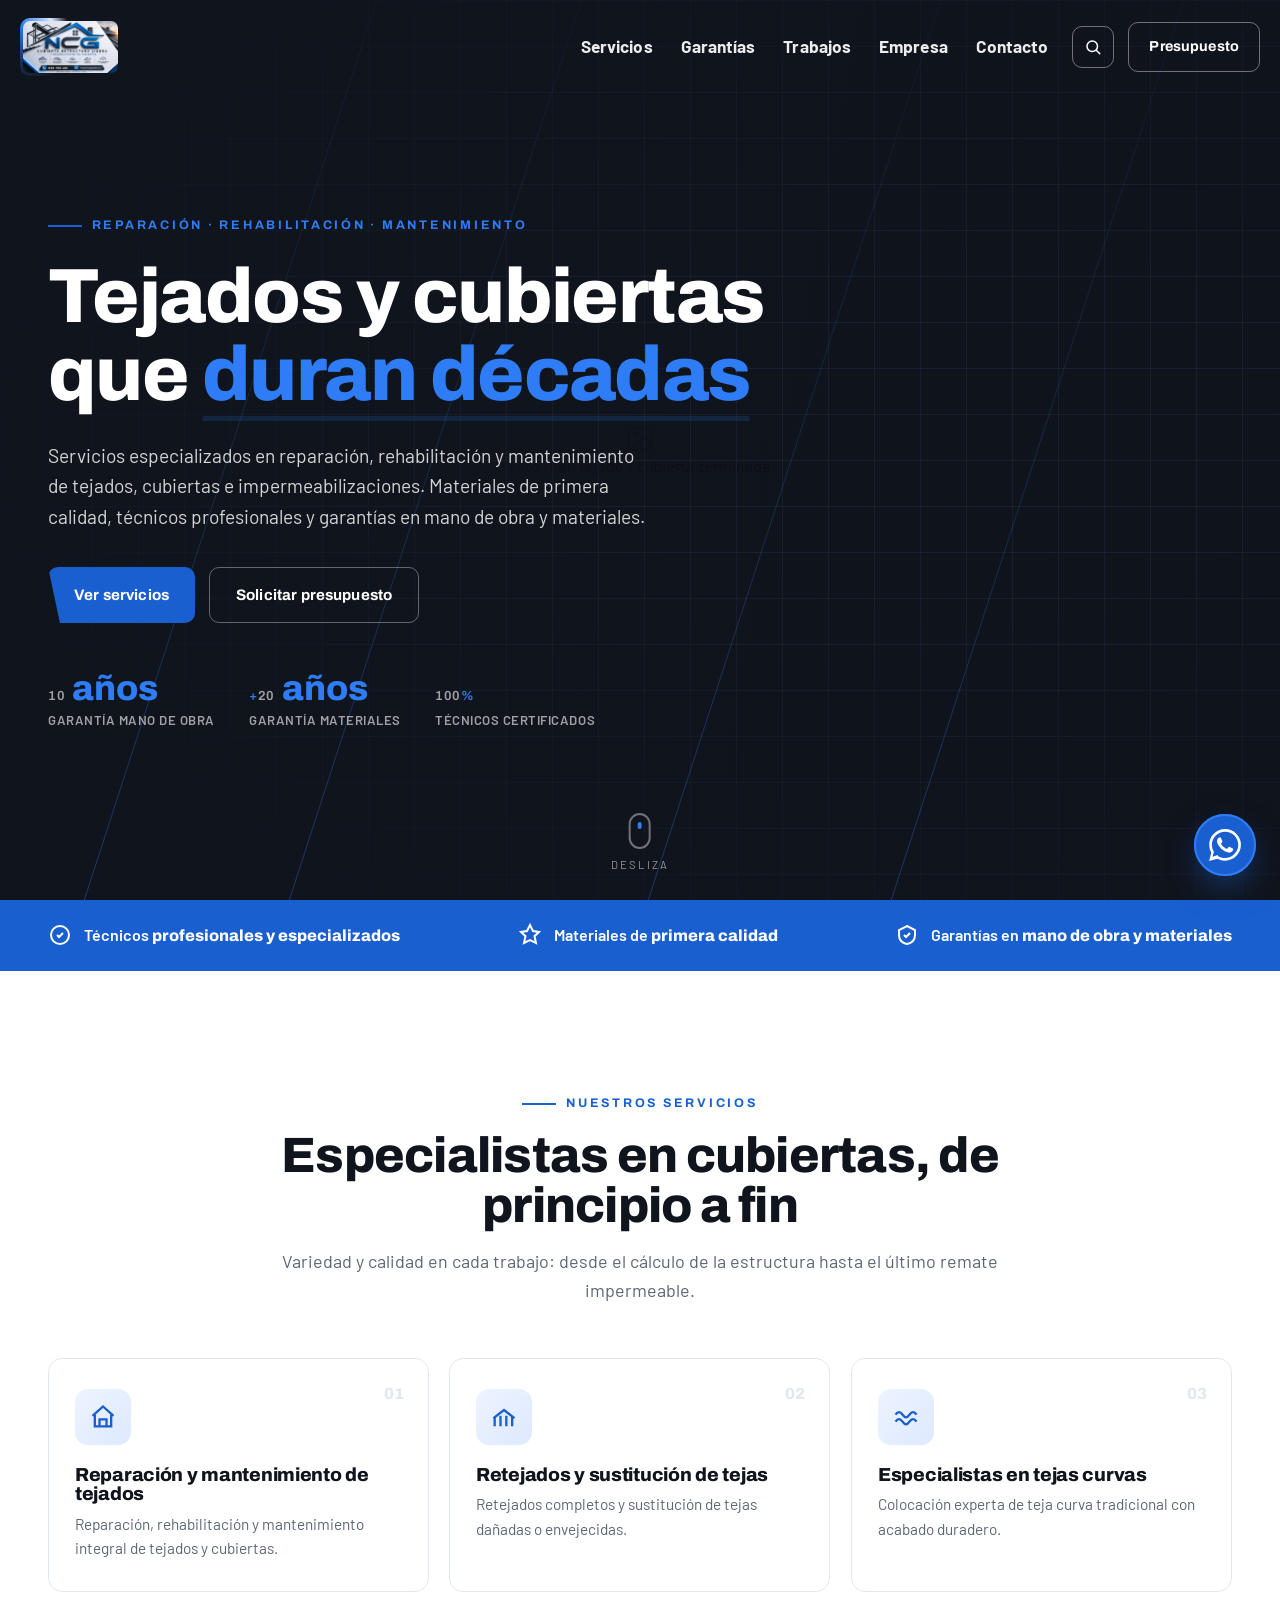
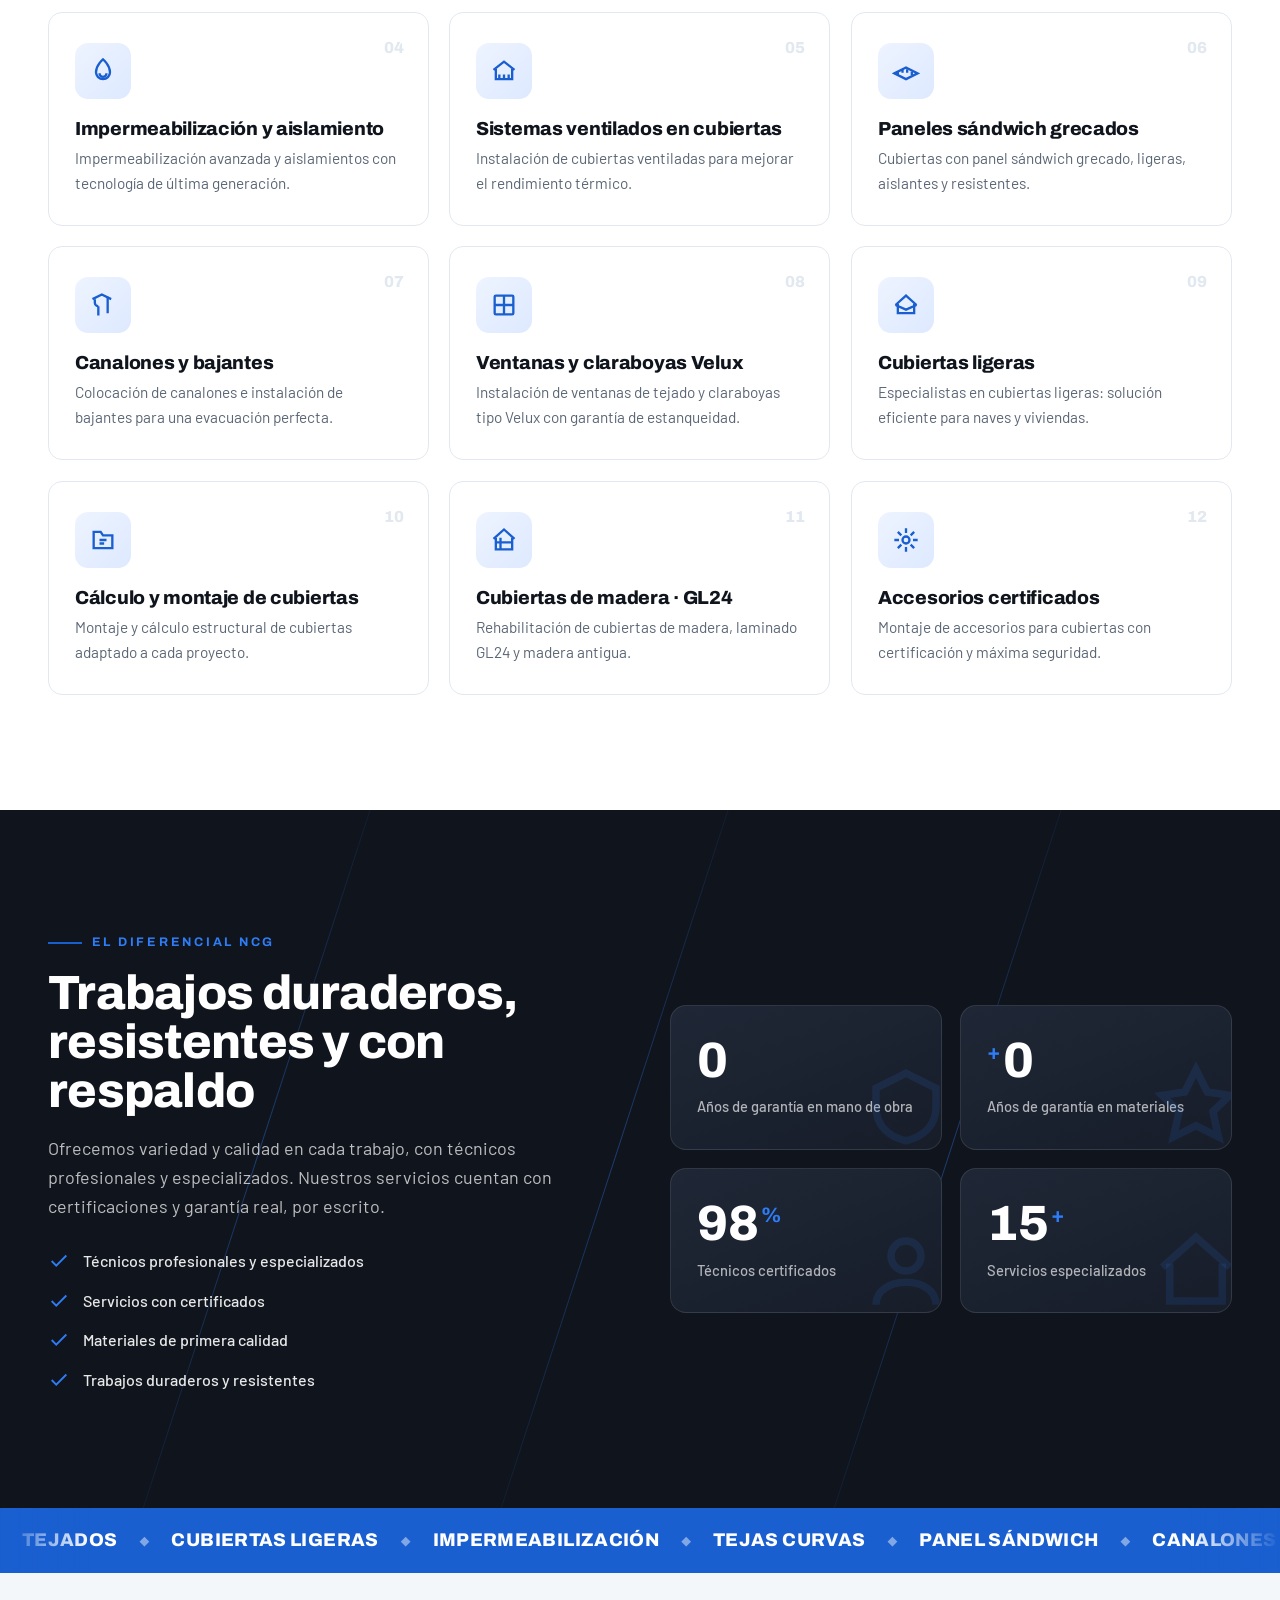
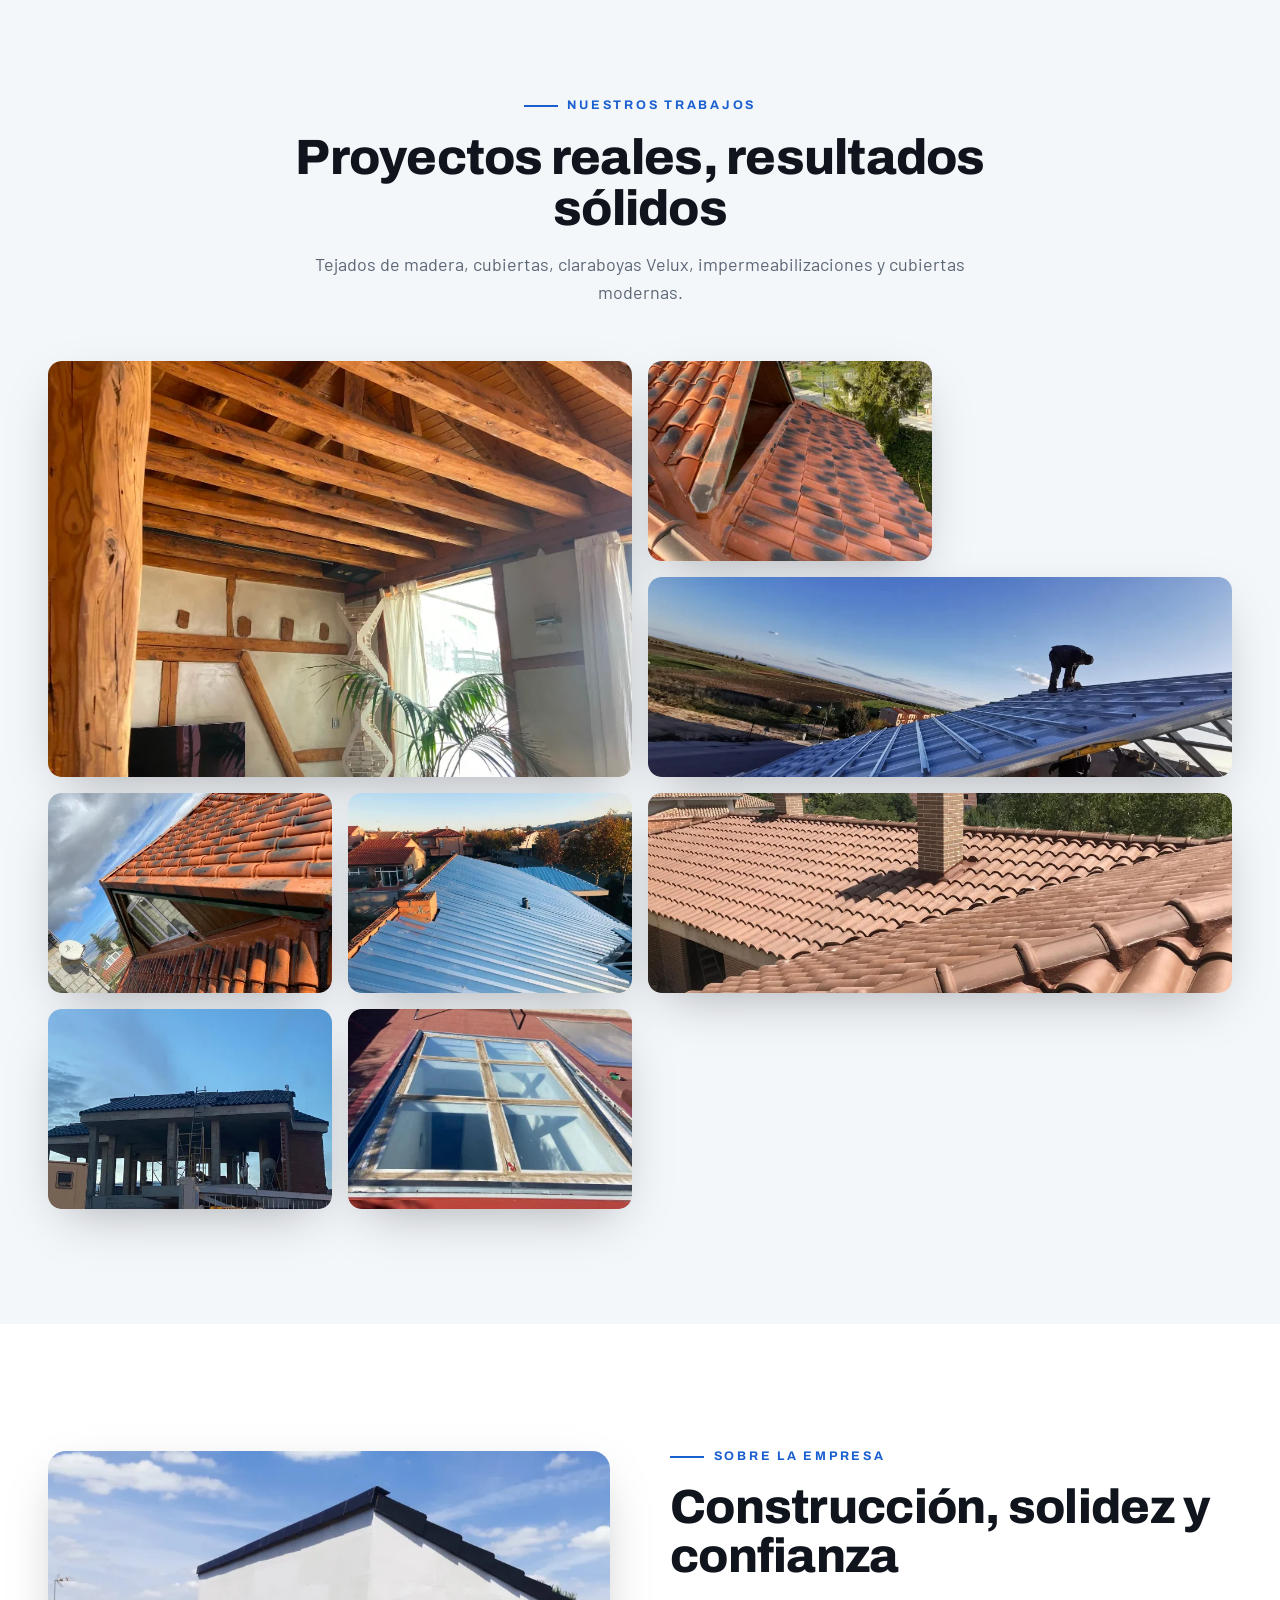
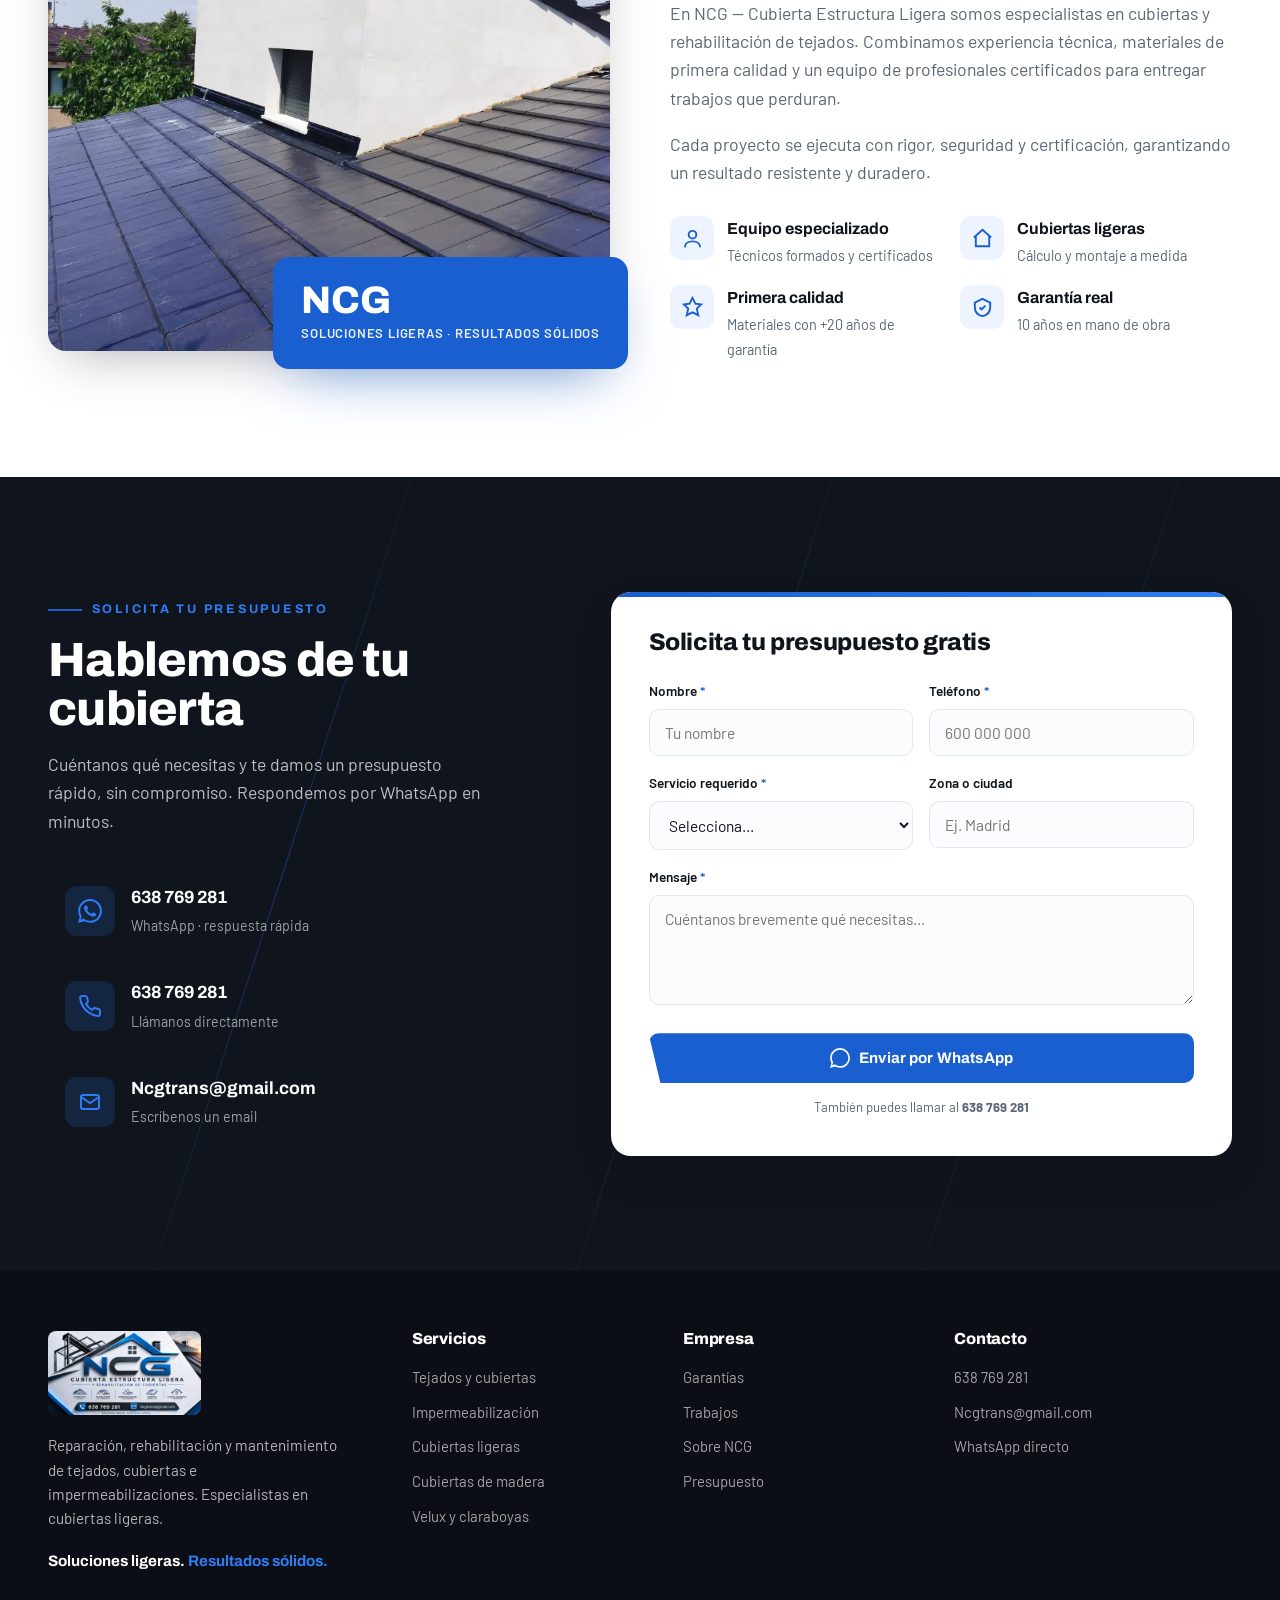
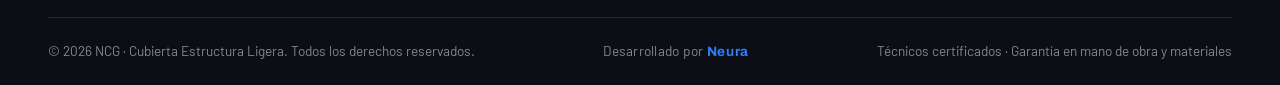
==== commit 3c0b5c5b: "Panel admin completo + buscador en web pública - Panel admin (admin/*) con login, dashboard, servici" ====
--- a/index.html
+++ b/index.html
@@ -30,6 +30,9 @@
       <a href="#contacto">Contacto</a>
     </nav>
     <div class="header-cta">
+      <button class="search-toggle" id="searchBtn" type="button" aria-label="Buscar en la web">
+        <svg viewBox="0 0 24 24" fill="none" stroke="currentColor" stroke-width="2" stroke-linecap="round" stroke-linejoin="round"><circle cx="11" cy="11" r="7"/><path d="m21 21-4.3-4.3"/></svg>
+      </button>
       <a href="#contacto" class="btn btn-ghost">Presupuesto</a>
     </div>
     <button class="menu-toggle" aria-label="Menú"><span></span><span></span><span></span></button>
@@ -411,6 +414,23 @@
   </div>
 </footer>
 
+<!-- ============ OVERLAY DE BÚSQUEDA ============ -->
+<div class="search-overlay" id="searchOverlay" hidden role="dialog" aria-modal="true" aria-label="Buscar en la web">
+  <div class="search-backdrop" data-close></div>
+  <div class="search-card">
+    <div class="search-input-row">
+      <svg class="search-ic" viewBox="0 0 24 24" fill="none" stroke="currentColor" stroke-width="2" stroke-linecap="round" stroke-linejoin="round"><circle cx="11" cy="11" r="7"/><path d="m21 21-4.3-4.3"/></svg>
+      <input type="search" id="searchInput" placeholder="Buscar servicios, secciones, contacto…" autocomplete="off" spellcheck="false">
+      <button class="search-close" id="searchClose" type="button" aria-label="Cerrar">
+        <svg viewBox="0 0 24 24" fill="none" stroke="currentColor" stroke-width="2.4" stroke-linecap="round"><path d="M6 6l12 12M18 6l-12 12"/></svg>
+      </button>
+    </div>
+    <ul class="search-results" id="searchResults" role="listbox"></ul>
+    <p class="search-empty" id="searchEmpty" hidden>Sin resultados. Prueba con otra palabra.</p>
+    <p class="search-hint" id="searchHint">Empieza a escribir. Usa <kbd>↑</kbd> <kbd>↓</kbd> para navegar y <kbd>Enter</kbd> para ir.</p>
+  </div>
+</div>
+
 <!-- ============ WHATSAPP FLOTANTE ============ -->
 <a href="https://wa.me/34638769281?text=Hola%20NCG,%20quiero%20solicitar%20un%20presupuesto" target="_blank" class="wa-float" aria-label="WhatsApp">
   <span class="tip">¿Hablamos? Pide presupuesto</span>
--- a/assets/styles.css
+++ b/assets/styles.css
@@ -128,10 +128,11 @@
 @keyframes logoSpin{to{transform:rotate(1turn)}}
 @keyframes logoGlint{0%,68%{transform:translateX(-160%)}100%{transform:translateX(160%)}}
 
-.nav{display:flex;align-items:center;gap:30px}
+.nav{display:flex;align-items:center;gap:28px}
 .nav a{
-  font-weight:600;font-size:.96rem;color:rgba(255,255,255,.85);
+  font-weight:700;font-size:1.08rem;color:rgba(255,255,255,.92);
   position:relative;padding:4px 0;transition:color .25s;
+  letter-spacing:.005em;
 }
 .header.scrolled .nav a{color:var(--steel)}
 .nav a::after{
@@ -141,6 +142,16 @@
 .nav a:hover{color:var(--blue)}
 .nav a:hover::after{width:100%}
 .header-cta{display:flex;align-items:center;gap:14px}
+.search-toggle{
+  appearance:none;background:transparent;border:1.5px solid rgba(255,255,255,.4);
+  width:42px;height:42px;border-radius:10px;cursor:pointer;
+  display:flex;align-items:center;justify-content:center;color:#fff;
+  transition:border-color .25s,color .25s,background .25s,transform .25s var(--ease);
+}
+.search-toggle:hover{border-color:#fff;background:rgba(255,255,255,.08);transform:translateY(-2px)}
+.search-toggle svg{width:18px;height:18px}
+.header.scrolled .search-toggle{color:var(--ink);border-color:var(--line)}
+.header.scrolled .search-toggle:hover{color:var(--blue);border-color:var(--blue);background:rgba(46,125,246,.08)}
 .header .btn{padding:12px 20px;font-size:.9rem}
 .header .btn-ghost{color:#fff;border-color:rgba(255,255,255,.4)}
 .header.scrolled .btn-ghost{color:var(--ink);border-color:var(--line)}
@@ -627,4 +638,84 @@
   .marquee-track{transform:none}
 }
 
-
+/* ============================================================
+   OVERLAY DE BÚSQUEDA
+   ============================================================ */
+.search-overlay{
+  position:fixed;inset:0;z-index:200;
+  display:flex;align-items:flex-start;justify-content:center;
+  padding:90px 20px 40px;
+  opacity:0;transition:opacity .22s var(--ease);
+}
+.search-overlay.is-open{opacity:1}
+.search-overlay[hidden]{display:none}
+.search-backdrop{
+  position:absolute;inset:0;background:rgba(10,14,22,.7);
+  backdrop-filter:blur(6px);-webkit-backdrop-filter:blur(6px);cursor:pointer;
+}
+.search-card{
+  position:relative;width:min(640px,100%);
+  background:#fff;border-radius:16px;
+  box-shadow:0 30px 80px rgba(0,0,0,.45),0 0 0 1px var(--line);
+  overflow:hidden;
+  transform:translateY(-8px);transition:transform .25s var(--ease);
+}
+.search-overlay.is-open .search-card{transform:translateY(0)}
+.search-input-row{
+  display:flex;align-items:center;gap:12px;padding:18px 20px;
+  border-bottom:1px solid var(--line);
+}
+.search-ic{width:22px;height:22px;color:var(--steel);flex:0 0 auto}
+.search-input-row input{
+  flex:1;border:0;outline:none;background:transparent;
+  font:600 1.08rem/1.3 "Archivo",sans-serif;color:var(--ink);
+}
+.search-input-row input::placeholder{color:var(--steel-light);font-weight:500}
+.search-input-row input::-webkit-search-cancel-button{display:none}
+.search-close{
+  appearance:none;border:0;background:var(--paper);width:34px;height:34px;border-radius:8px;
+  cursor:pointer;color:var(--steel);display:flex;align-items:center;justify-content:center;
+  transition:background .2s,color .2s;
+}
+.search-close:hover{background:#fde8e3;color:#b3261e}
+.search-close svg{width:14px;height:14px}
+
+.search-results{
+  list-style:none;margin:0;padding:8px;max-height:54vh;overflow-y:auto;
+}
+.search-results li{
+  display:flex;align-items:center;gap:14px;padding:12px 14px;border-radius:10px;cursor:pointer;
+  transition:background .15s;
+}
+.search-results li:hover,.search-results li.is-active{background:var(--paper)}
+.search-results li .sr-ic{
+  width:36px;height:36px;border-radius:9px;background:rgba(46,125,246,.12);
+  display:flex;align-items:center;justify-content:center;color:var(--blue);flex:0 0 auto;
+}
+.search-results li .sr-ic svg{width:18px;height:18px}
+.search-results li .sr-body{flex:1;min-width:0}
+.search-results li .sr-title{
+  font:700 .98rem/1.25 "Archivo",sans-serif;color:var(--ink);
+  white-space:nowrap;overflow:hidden;text-overflow:ellipsis;
+}
+.search-results li .sr-tag{
+  font:700 .68rem/1 "Archivo",sans-serif;letter-spacing:.2em;text-transform:uppercase;
+  color:var(--blue);margin-top:4px;
+}
+.search-results mark{background:rgba(46,125,246,.18);color:inherit;border-radius:3px;padding:0 2px}
+
+.search-empty,.search-hint{
+  margin:0;padding:18px 22px;color:var(--steel);font-size:.9rem;text-align:center;
+  border-top:1px solid var(--line);
+}
+.search-hint kbd{
+  display:inline-block;padding:2px 6px;margin:0 2px;border-radius:5px;
+  background:var(--paper);border:1px solid var(--line);
+  font:600 .72rem/1 "Archivo",sans-serif;color:var(--steel);
+}
+body.search-locked{overflow:hidden}
+
+@media (max-width:680px){
+  .search-overlay{padding-top:70px}
+  .search-input-row input{font-size:1rem}
+}
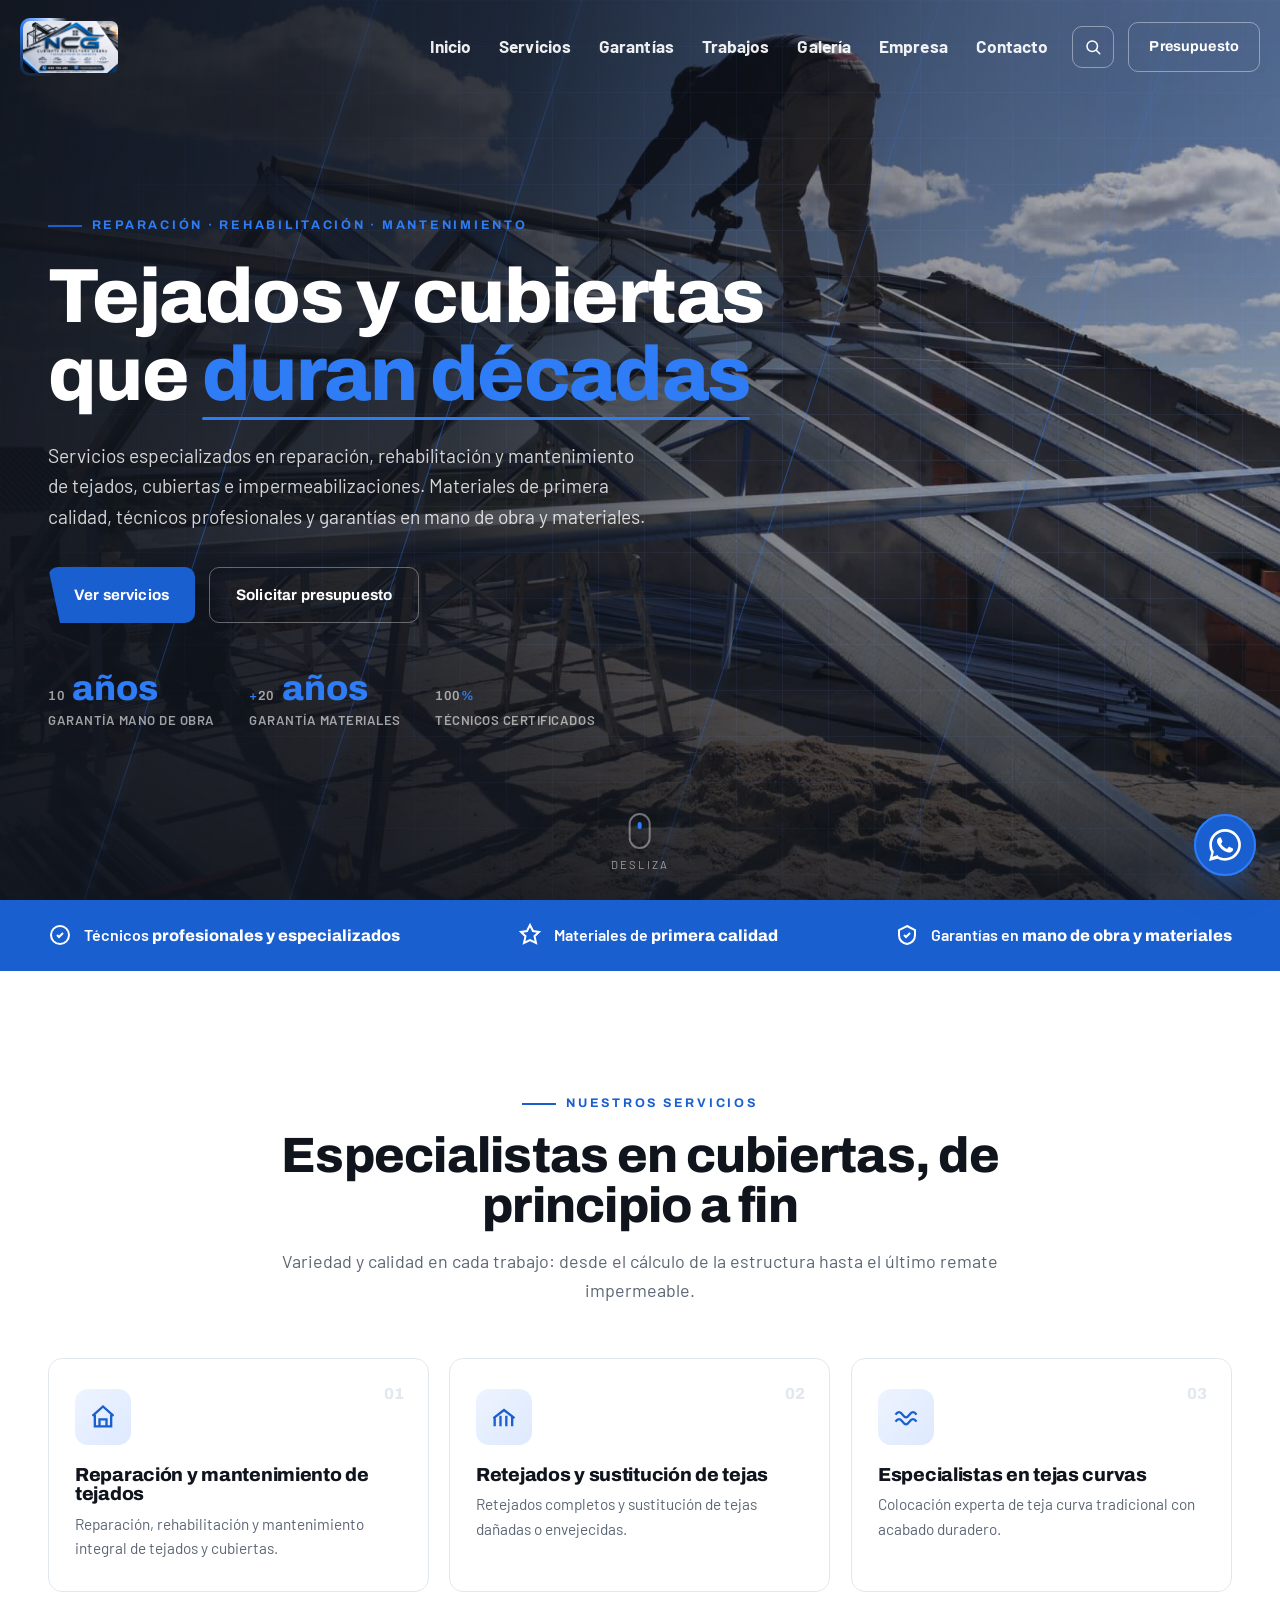
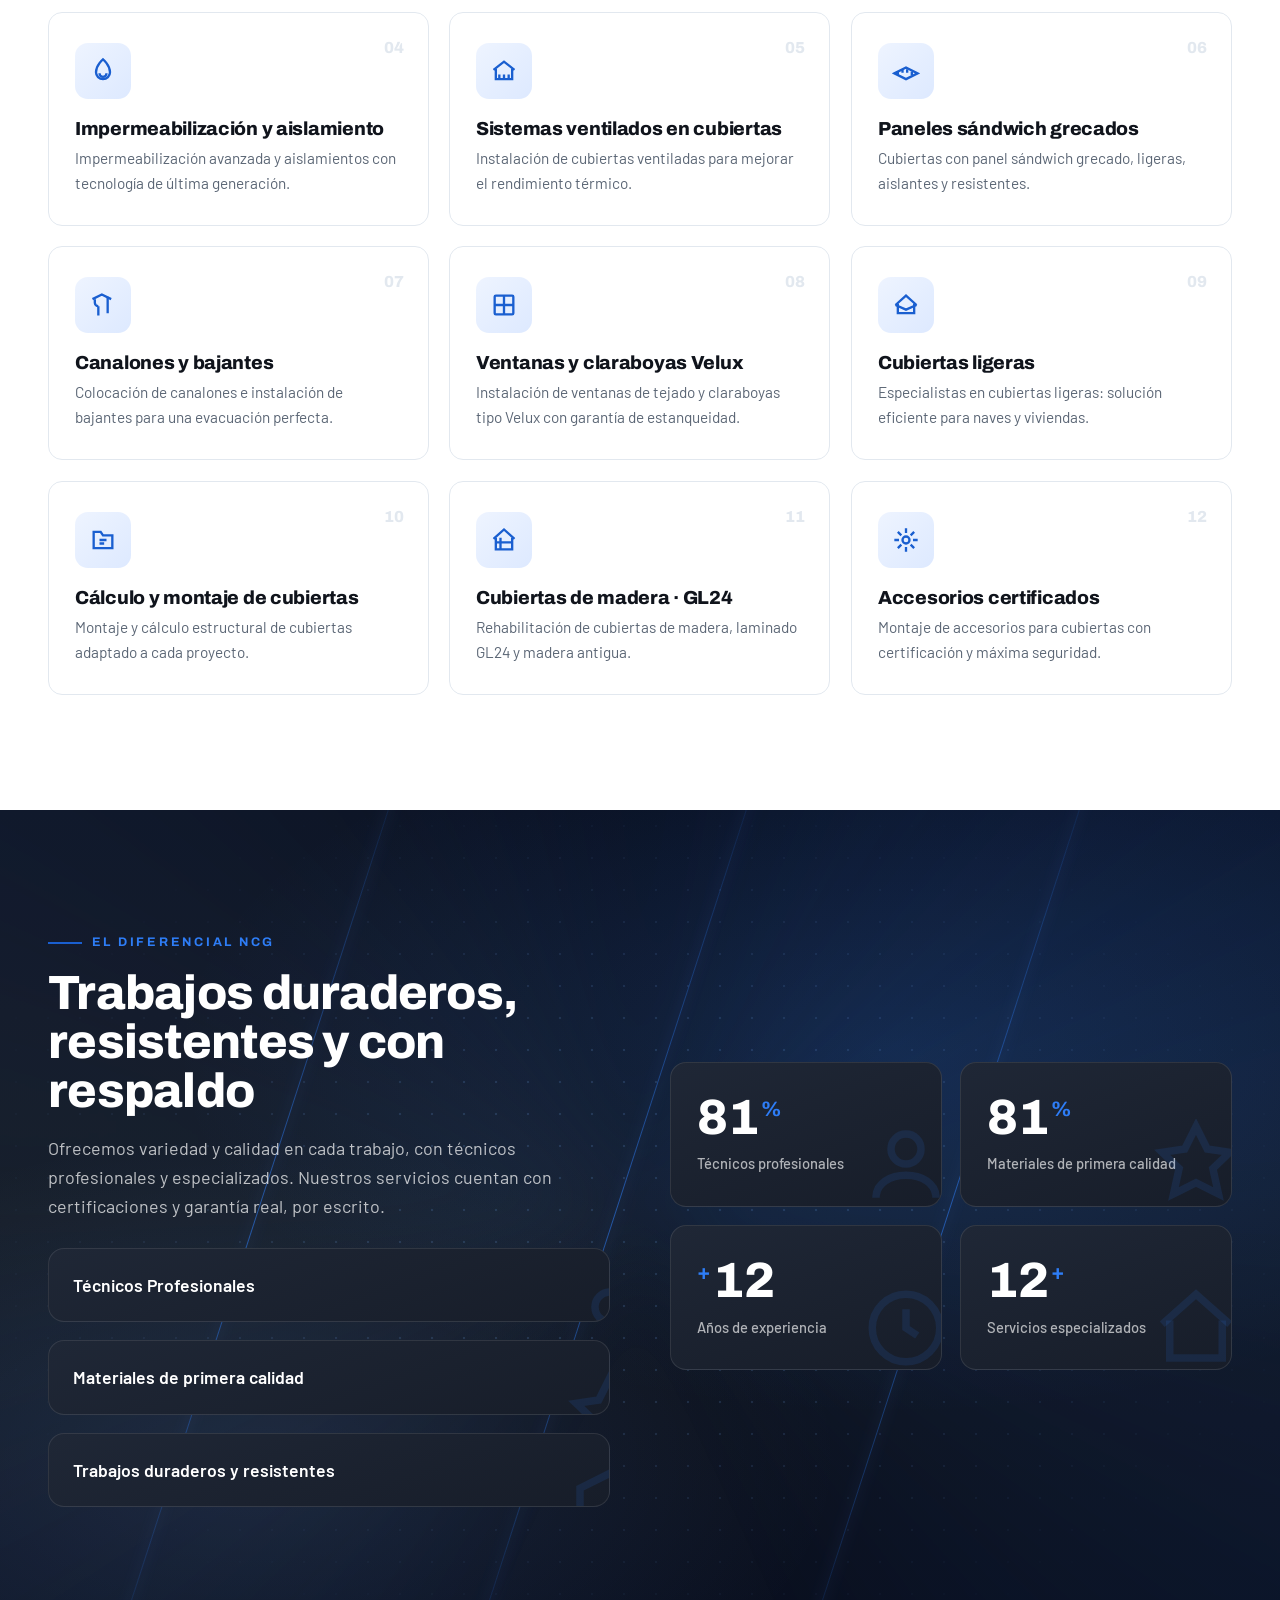
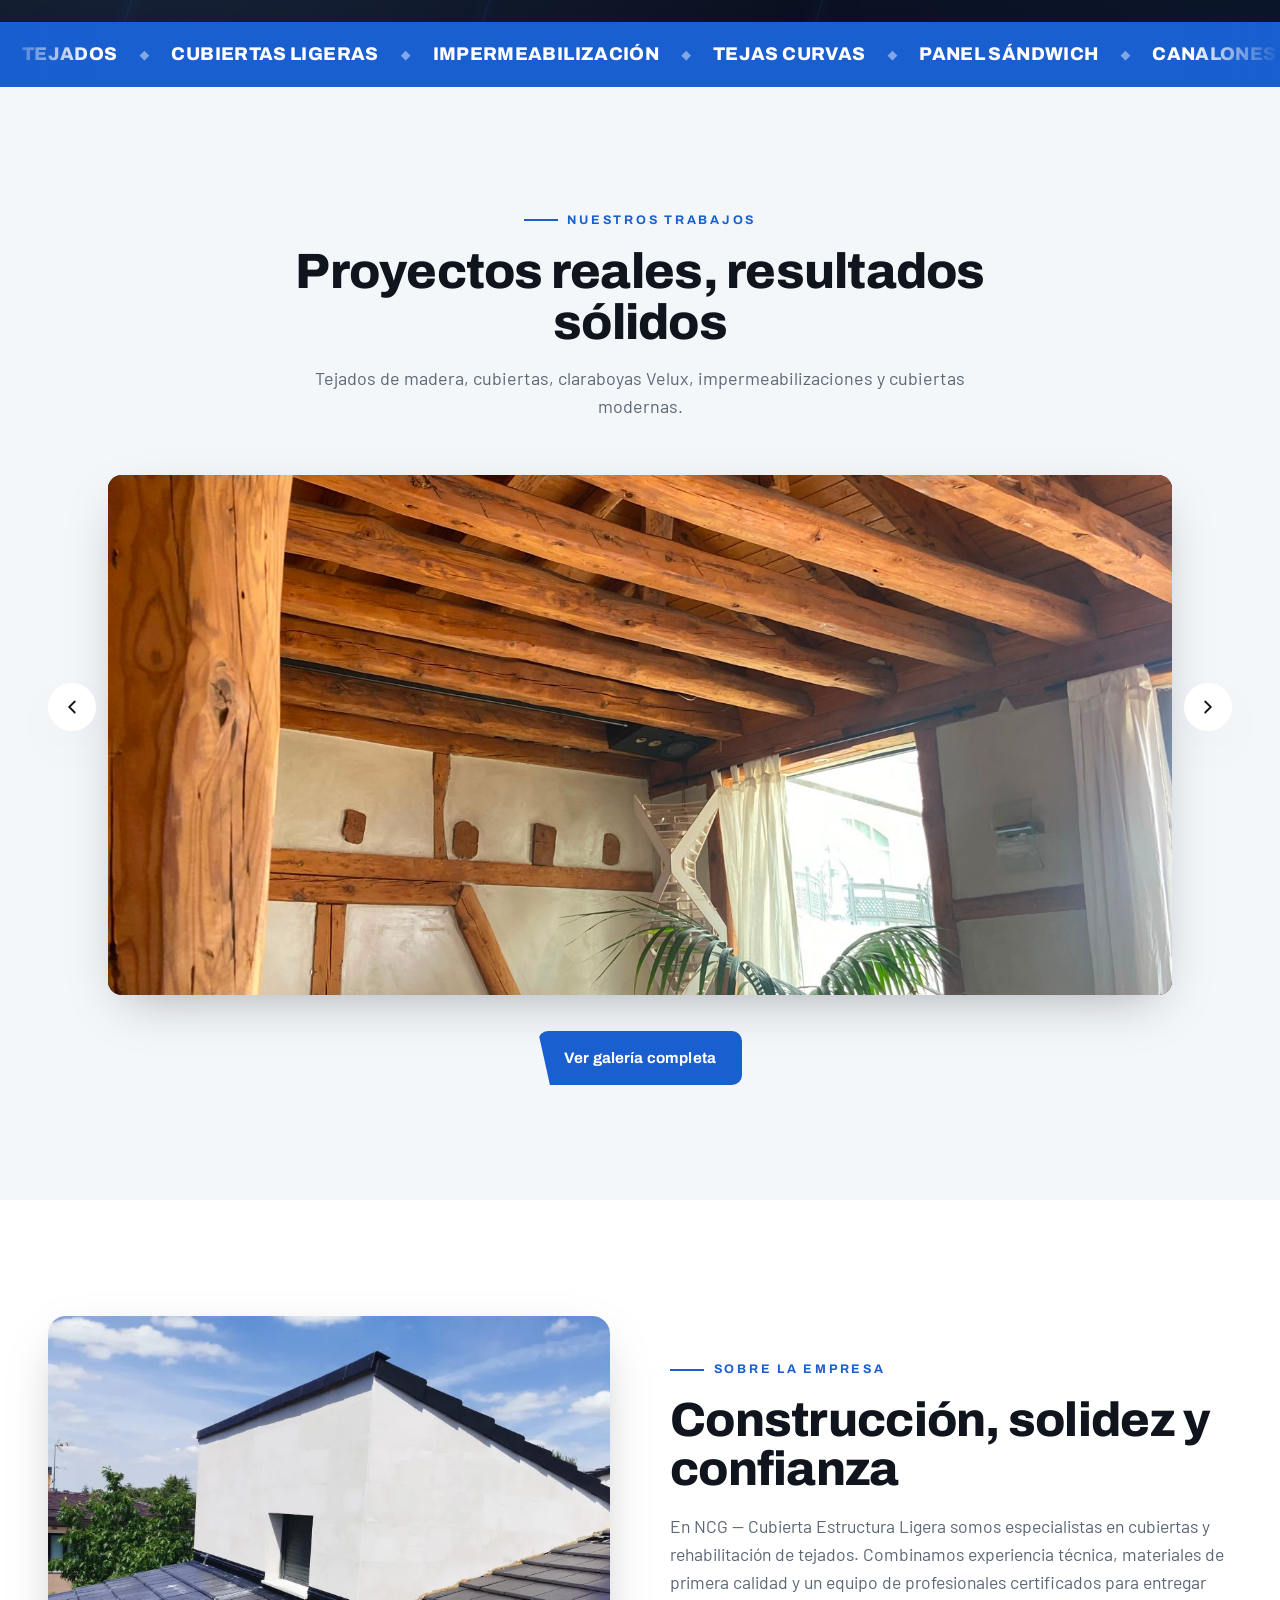
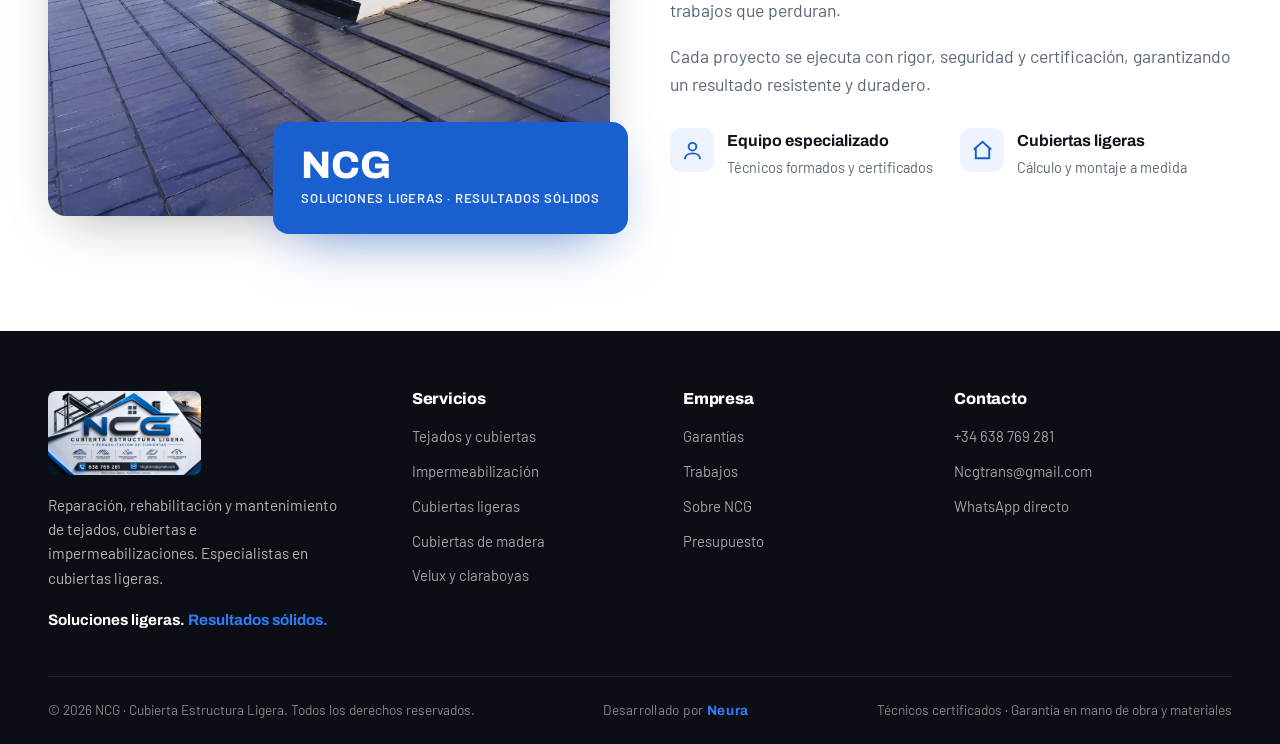
==== commit 6dda787d: "Mejoras de web pública y rediseño del panel admin - Nav: añade Inicio y Galería (overlay), Inicio co" ====
--- a/index.html
+++ b/index.html
@@ -8,6 +8,9 @@
 <link rel="preconnect" href="https://fonts.googleapis.com">
 <link rel="preconnect" href="https://fonts.gstatic.com" crossorigin>
 <link href="https://fonts.googleapis.com/css2?family=Archivo:wght@500;600;700;800;900&family=Barlow:wght@400;500;600;700&display=swap" rel="stylesheet">
+<link rel="icon" type="image/png" href="assets/logo-ncg.png">
+<link rel="shortcut icon" type="image/png" href="assets/logo-ncg.png">
+<link rel="apple-touch-icon" href="assets/logo-ncg.png">
 <link rel="stylesheet" href="assets/styles.css">
 <script>document.documentElement.classList.add('js-anim');</script>
 <script src="assets/image-slot.js"></script>
@@ -23,9 +26,11 @@
       <span class="brand-logo"><img src="assets/logo-banner.jpg" alt="NCG Cubierta Estructura Ligera y Rehabilitación de Cubiertas"></span>
     </a>
     <nav class="nav">
+      <a href="#top" id="goTop">Inicio</a>
       <a href="#servicios">Servicios</a>
       <a href="#garantias">Garantías</a>
       <a href="#galeria">Trabajos</a>
+      <a href="#" id="openGallery">Galería</a>
       <a href="#sobre">Empresa</a>
       <a href="#contacto">Contacto</a>
     </nav>
@@ -42,7 +47,7 @@
 <!-- ============ HERO ============ -->
 <section class="hero" data-screen-label="Hero">
   <div class="hero-bg">
-    <div class="hero-photo"><image-slot id="hero" placeholder="Foto real: tejado / cubierta terminada" fit="cover"></image-slot></div>
+    <div class="hero-photo"><img id="heroImg" src="uploads/NCG%20trabajos%20realizados%208.jpeg" alt="Estructura metálica ligera NCG"></div>
   </div>
   <div class="beams"><span style="left:18%"></span><span style="left:34%"></span><span style="left:62%"></span><span style="left:81%"></span></div>
   <div class="hero-build" aria-hidden="true">
@@ -199,28 +204,36 @@
         <span class="eyebrow light">El diferencial NCG</span>
         <h2>Trabajos duraderos, resistentes y con respaldo</h2>
         <p>Ofrecemos variedad y calidad en cada trabajo, con técnicos profesionales y especializados. Nuestros servicios cuentan con certificaciones y garantía real, por escrito.</p>
-        <ul class="gar-list">
-          <li><svg viewBox="0 0 24 24" fill="none" stroke="currentColor" stroke-width="2"><path d="M20 6L9 17l-5-5"/></svg>Técnicos profesionales y especializados</li>
-          <li><svg viewBox="0 0 24 24" fill="none" stroke="currentColor" stroke-width="2"><path d="M20 6L9 17l-5-5"/></svg>Servicios con certificados</li>
-          <li><svg viewBox="0 0 24 24" fill="none" stroke="currentColor" stroke-width="2"><path d="M20 6L9 17l-5-5"/></svg>Materiales de primera calidad</li>
-          <li><svg viewBox="0 0 24 24" fill="none" stroke="currentColor" stroke-width="2"><path d="M20 6L9 17l-5-5"/></svg>Trabajos duraderos y resistentes</li>
-        </ul>
+        <div class="gar-cards">
+          <div class="stat-card">
+            <div class="lab gar-title">Técnicos Profesionales</div>
+            <div class="ic"><svg viewBox="0 0 24 24" fill="none" stroke="currentColor" stroke-width="2"><circle cx="12" cy="8" r="4"/><path d="M4 21c0-4 4-6 8-6s8 2 8 6"/></svg></div>
+          </div>
+          <div class="stat-card">
+            <div class="lab gar-title">Materiales de primera calidad</div>
+            <div class="ic"><svg viewBox="0 0 24 24" fill="none" stroke="currentColor" stroke-width="2"><path d="M12 2l3 6 6 .9-4.5 4.3L18 20l-6-3-6 3 1.5-6.8L3 8.9 9 8z"/></svg></div>
+          </div>
+          <div class="stat-card">
+            <div class="lab gar-title">Trabajos duraderos y resistentes</div>
+            <div class="ic"><svg viewBox="0 0 24 24" fill="none" stroke="currentColor" stroke-width="2"><path d="M12 3l8 4v5c0 5-3.5 8-8 9-4.5-1-8-4-8-9V7z"/></svg></div>
+          </div>
+        </div>
       </div>
       <div class="stat-cards reveal-r">
         <div class="stat-card">
-          <div class="big"><span data-count="10" data-prefix="">0</span></div>
-          <div class="lab">Años de garantía en mano de obra</div>
-          <div class="ic"><svg viewBox="0 0 24 24" fill="none" stroke="currentColor" stroke-width="2"><path d="M12 3l8 4v5c0 5-3.5 8-8 9-4.5-1-8-4-8-9V7z"/></svg></div>
-        </div>
-        <div class="stat-card">
-          <div class="big"><span class="suf">+</span><span data-count="20" data-prefix="">0</span></div>
-          <div class="lab">Años de garantía en materiales</div>
-          <div class="ic"><svg viewBox="0 0 24 24" fill="none" stroke="currentColor" stroke-width="2"><path d="M12 2l3 6 6 .9-4.5 4.3L18 20l-6-3-6 3 1.5-6.8L3 8.9 9 8z"/></svg></div>
+          <div class="big"><span data-count="100" data-prefix="">0</span><span class="suf">%</span></div>
+          <div class="lab">Técnicos profesionales</div>
+          <div class="ic"><svg viewBox="0 0 24 24" fill="none" stroke="currentColor" stroke-width="2"><circle cx="12" cy="8" r="4"/><path d="M4 21c0-4 4-6 8-6s8 2 8 6"/></svg></div>
         </div>
         <div class="stat-card">
           <div class="big"><span data-count="100" data-prefix="">0</span><span class="suf">%</span></div>
-          <div class="lab">Técnicos certificados</div>
-          <div class="ic"><svg viewBox="0 0 24 24" fill="none" stroke="currentColor" stroke-width="2"><circle cx="12" cy="8" r="4"/><path d="M4 21c0-4 4-6 8-6s8 2 8 6"/></svg></div>
+          <div class="lab">Materiales de primera calidad</div>
+          <div class="ic"><svg viewBox="0 0 24 24" fill="none" stroke="currentColor" stroke-width="2"><path d="M12 2l3 6 6 .9-4.5 4.3L18 20l-6-3-6 3 1.5-6.8L3 8.9 9 8z"/></svg></div>
+        </div>
+        <div class="stat-card">
+          <div class="big"><span class="suf">+</span><span data-count="15" data-prefix="">0</span></div>
+          <div class="lab">Años de experiencia</div>
+          <div class="ic"><svg viewBox="0 0 24 24" fill="none" stroke="currentColor" stroke-width="2"><circle cx="12" cy="12" r="9"/><path d="M12 7v5l3 2"/></svg></div>
         </div>
         <div class="stat-card">
           <div class="big"><span data-count="15" data-prefix="">0</span><span class="suf">+</span></div>
@@ -248,16 +261,21 @@
       <h2>Proyectos reales, resultados sólidos</h2>
       <p>Tejados de madera, cubiertas, claraboyas Velux, impermeabilizaciones y cubiertas modernas.</p>
     </div>
-    <div class="gal-grid">
-      <div class="gal-item span-2 row-2 reveal"><image-slot id="gal1" placeholder="Tejado de madera (foto real)" fit="cover"></image-slot><span class="tag"><b>·</b> Tejados de madera</span></div>
-      <div class="gal-item reveal d2"><image-slot id="gal3" placeholder="Claraboya / Velux" fit="cover"></image-slot><span class="tag"><b>·</b> Claraboyas Velux</span></div>
-      <div class="gal-item span-2 reveal d1"><image-slot id="gal4" placeholder="Impermeabilización" fit="cover"></image-slot><span class="tag"><b>·</b> Impermeabilización</span></div>
-      <div class="gal-item reveal d2"><image-slot id="gal5" placeholder="Panel sándwich" fit="cover"></image-slot><span class="tag"><b>·</b> Paneles modernos</span></div>
-      <div class="gal-item reveal d3"><image-slot id="gal6" placeholder="Estructura ligera" fit="cover"></image-slot><span class="tag"><b>·</b> Estructuras ligeras</span></div>
-      <div class="gal-item span-2 reveal"><image-slot id="gal7" placeholder="Cubierta terminada" fit="cover"></image-slot><span class="tag"><b>·</b> Cubiertas modernas</span></div>
-      <div class="gal-item reveal d1"><image-slot id="gal8" placeholder="Detalle de remate" fit="cover"></image-slot><span class="tag"><b>·</b> Acabados</span></div>
-      <div class="gal-item reveal d2"><image-slot id="gal9" placeholder="Canalón / bajante" fit="cover"></image-slot><span class="tag"><b>·</b> Canalones</span></div>
-    </div>
+    <div class="carousel reveal" id="galCarousel">
+      <button class="car-btn car-prev" id="carPrev" aria-label="Anterior">
+        <svg viewBox="0 0 24 24" fill="none" stroke="currentColor" stroke-width="2" stroke-linecap="round"><path d="M15 18l-6-6 6-6"/></svg>
+      </button>
+      <div class="car-viewport">
+        <div class="car-track" id="carTrack"></div>
+      </div>
+      <button class="car-btn car-next" id="carNext" aria-label="Siguiente">
+        <svg viewBox="0 0 24 24" fill="none" stroke="currentColor" stroke-width="2" stroke-linecap="round"><path d="M9 6l6 6-6 6"/></svg>
+      </button>
+      <div class="car-dots" id="carDots"></div>
+    </div>
+    <p class="gal-foot reveal">
+      <a href="#" id="openGalleryFromSection" class="btn btn-outline">Ver galería completa</a>
+    </p>
   </div>
 </section>
 
@@ -266,7 +284,7 @@
   <div class="wrap">
     <div class="sobre-grid">
       <div class="sobre-media reveal-l">
-        <image-slot id="sobre" placeholder="Foto del equipo / obra en proceso" fit="cover"></image-slot>
+        <img src="assets/sobre-empresa.webp" alt="Equipo NCG trabajando en estructura ligera">
         <div class="badge"><b>NCG</b><span>Soluciones ligeras · Resultados sólidos</span></div>
       </div>
       <div class="sobre-text reveal-r">
@@ -277,96 +295,6 @@
         <div class="sobre-feats">
           <div class="sf"><div class="ic"><svg viewBox="0 0 24 24" fill="none" stroke="currentColor" stroke-width="2"><circle cx="12" cy="8" r="4"/><path d="M4 21c0-4 4-6 8-6s8 2 8 6"/></svg></div><div><b>Equipo especializado</b><span>Técnicos formados y certificados</span></div></div>
           <div class="sf"><div class="ic"><svg viewBox="0 0 24 24" fill="none" stroke="currentColor" stroke-width="2"><path d="M3 11l9-8 9 8"/><path d="M5 10v10h14V10"/></svg></div><div><b>Cubiertas ligeras</b><span>Cálculo y montaje a medida</span></div></div>
-          <div class="sf"><div class="ic"><svg viewBox="0 0 24 24" fill="none" stroke="currentColor" stroke-width="2"><path d="M12 2l3 6 6 .9-4.5 4.3L18 20l-6-3-6 3 1.5-6.8L3 8.9 9 8z"/></svg></div><div><b>Primera calidad</b><span>Materiales con +20 años de garantía</span></div></div>
-          <div class="sf"><div class="ic"><svg viewBox="0 0 24 24" fill="none" stroke="currentColor" stroke-width="2"><path d="M9 12l2 2 4-4"/><path d="M12 3l8 4v5c0 5-3.5 8-8 9-4.5-1-8-4-8-9V7z"/></svg></div><div><b>Garantía real</b><span>10 años en mano de obra</span></div></div>
-        </div>
-      </div>
-    </div>
-  </div>
-</section>
-
-<!-- ============ CONTACTO ============ -->
-<section class="contacto sec-pad" id="contacto" data-screen-label="Contacto">
-  <div class="cbg"><span style="left:22%"></span><span style="left:55%"></span><span style="left:82%"></span></div>
-  <div class="wrap">
-    <div class="cont-grid">
-      <div class="cont-info reveal-l">
-        <span class="eyebrow light">Solicita tu presupuesto</span>
-        <h2>Hablemos de tu cubierta</h2>
-        <p>Cuéntanos qué necesitas y te damos un presupuesto rápido, sin compromiso. Respondemos por WhatsApp en minutos.</p>
-        <div class="cont-rows">
-          <a class="crow" href="https://wa.me/34638769281?text=Hola%20NCG,%20quiero%20solicitar%20un%20presupuesto" target="_blank">
-            <div class="ic wa"><svg viewBox="0 0 24 24" fill="currentColor"><path d="M.057 24l1.687-6.163a11.867 11.867 0 01-1.587-5.945C.16 5.335 5.495 0 12.05 0a11.817 11.817 0 018.413 3.488 11.824 11.824 0 013.48 8.414c-.003 6.557-5.338 11.892-11.893 11.892a11.9 11.9 0 01-5.688-1.448L.057 24zm6.597-3.807c1.676.995 3.276 1.591 5.392 1.592 5.448 0 9.886-4.434 9.889-9.885.002-5.462-4.415-9.89-9.881-9.892-5.452 0-9.887 4.434-9.889 9.884a9.86 9.86 0 001.51 5.26l-.999 3.648 3.978-1.207zm11.387-5.464c-.074-.124-.272-.198-.57-.347-.297-.149-1.758-.868-2.031-.967-.272-.099-.47-.149-.669.149-.198.297-.768.967-.941 1.165-.173.198-.347.223-.644.074-.297-.149-1.255-.462-2.39-1.475-.883-.788-1.48-1.761-1.653-2.059-.173-.297-.018-.458.13-.606.134-.133.297-.347.446-.521.151-.172.2-.296.3-.495.099-.198.05-.372-.025-.521-.075-.148-.669-1.611-.916-2.206-.242-.579-.487-.501-.669-.51l-.57-.01c-.198 0-.52.074-.792.372s-1.04 1.016-1.04 2.479 1.065 2.876 1.213 3.074c.149.198 2.095 3.2 5.076 4.487.709.306 1.263.489 1.694.626.712.226 1.36.194 1.872.118.571-.085 1.758-.719 2.006-1.413.248-.695.248-1.29.173-1.414z"/></svg></div>
-            <div><b>638 769 281</b><span>WhatsApp · respuesta rápida</span></div>
-          </a>
-          <a class="crow" href="tel:+34638769281">
-            <div class="ic"><svg viewBox="0 0 24 24" fill="none" stroke="currentColor" stroke-width="2"><path d="M22 16.92v3a2 2 0 01-2.18 2 19.8 19.8 0 01-8.63-3.07 19.5 19.5 0 01-6-6 19.8 19.8 0 01-3.07-8.67A2 2 0 014.11 2h3a2 2 0 012 1.72c.13.96.36 1.9.7 2.81a2 2 0 01-.45 2.11L8.09 9.91a16 16 0 006 6l1.27-1.27a2 2 0 012.11-.45c.91.34 1.85.57 2.81.7A2 2 0 0122 16.92z"/></svg></div>
-            <div><b>638 769 281</b><span>Llámanos directamente</span></div>
-          </a>
-          <a class="crow" href="mailto:Ncgtrans@gmail.com">
-            <div class="ic"><svg viewBox="0 0 24 24" fill="none" stroke="currentColor" stroke-width="2"><rect x="3" y="5" width="18" height="14" rx="2"/><path d="M3 7l9 6 9-6"/></svg></div>
-            <div><b>Ncgtrans@gmail.com</b><span>Escríbenos un email</span></div>
-          </a>
-        </div>
-      </div>
-      <div class="form-wrap reveal-r">
-        <div class="form-card">
-          <form id="cf" novalidate>
-            <h3>Solicita tu presupuesto gratis</h3>
-            <p>Rellena el formulario y abriremos WhatsApp con tus datos listos para enviar.</p>
-            <div class="fgrid">
-              <div class="field">
-                <label>Nombre <span class="req">*</span></label>
-                <input type="text" name="nombre" placeholder="Tu nombre" autocomplete="name">
-                <span class="msg" data-msg="nombre"></span>
-              </div>
-              <div class="field">
-                <label>Teléfono <span class="req">*</span></label>
-                <input type="tel" name="telefono" placeholder="600 000 000" autocomplete="tel">
-                <span class="msg" data-msg="telefono"></span>
-              </div>
-            </div>
-            <div class="fgrid">
-              <div class="field">
-                <label>Servicio requerido <span class="req">*</span></label>
-                <select name="servicio">
-                  <option value="">Selecciona…</option>
-                  <option>Reparación / mantenimiento de tejado</option>
-                  <option>Retejado / sustitución de tejas</option>
-                  <option>Tejas curvas</option>
-                  <option>Impermeabilización y aislamiento</option>
-                  <option>Sistemas ventilados</option>
-                  <option>Paneles sándwich grecados</option>
-                  <option>Canalones y bajantes</option>
-                  <option>Ventanas / claraboyas Velux</option>
-                  <option>Cubiertas ligeras</option>
-                  <option>Cálculo y montaje de cubiertas</option>
-                  <option>Cubiertas de madera · GL24</option>
-                  <option>Otro / no estoy seguro</option>
-                </select>
-                <span class="msg" data-msg="servicio"></span>
-              </div>
-              <div class="field">
-                <label>Zona o ciudad</label>
-                <input type="text" name="zona" placeholder="Ej. Madrid">
-              </div>
-            </div>
-            <div class="field full">
-              <label>Mensaje <span class="req">*</span></label>
-              <textarea name="mensaje" placeholder="Cuéntanos brevemente qué necesitas…"></textarea>
-              <span class="msg" data-msg="mensaje"></span>
-            </div>
-            <button type="submit" class="btn">
-              <svg viewBox="0 0 24 24" fill="currentColor"><path d="M.057 24l1.687-6.163a11.867 11.867 0 01-1.587-5.945C.16 5.335 5.495 0 12.05 0a11.817 11.817 0 018.413 3.488 11.824 11.824 0 013.48 8.414c-.003 6.557-5.338 11.892-11.893 11.892a11.9 11.9 0 01-5.688-1.448L.057 24zm6.597-3.807c1.676.995 3.276 1.591 5.392 1.592 5.448 0 9.886-4.434 9.889-9.885.002-5.462-4.415-9.89-9.881-9.892-5.452 0-9.887 4.434-9.889 9.884a9.86 9.86 0 001.51 5.26l-.999 3.648 3.978-1.207z"/></svg>
-              Enviar por WhatsApp
-            </button>
-            <p class="form-note">También puedes llamar al <b>638 769 281</b></p>
-          </form>
-          <div class="form-ok">
-            <div class="check"><svg viewBox="0 0 24 24" fill="none" stroke="currentColor" stroke-width="2.5"><path d="M20 6L9 17l-5-5"/></svg></div>
-            <h3>¡Listo!</h3>
-            <p>Hemos abierto WhatsApp con tu solicitud. Si no se abrió, escríbenos al <b>638 769 281</b>.</p>
-          </div>
         </div>
       </div>
     </div>
@@ -400,7 +328,7 @@
       <div class="foot-col">
         <h4>Contacto</h4>
         <ul>
-          <li><a href="tel:+34638769281">638 769 281</a></li>
+          <li><a href="tel:+34638769281">+34 638 769 281</a></li>
           <li><a href="mailto:Ncgtrans@gmail.com">Ncgtrans@gmail.com</a></li>
           <li><a href="https://wa.me/34638769281" target="_blank">WhatsApp directo</a></li>
         </ul>
@@ -431,6 +359,35 @@
   </div>
 </div>
 
+<!-- ============ GALERÍA OVERLAY ============ -->
+<div class="gallery-overlay" id="galleryOverlay" aria-hidden="true" role="dialog" aria-label="Galería de trabajos">
+  <div class="gov-head">
+    <div>
+      <span class="gov-eyebrow">Galería completa</span>
+      <h2>Trabajos realizados</h2>
+    </div>
+    <button class="gov-close" id="closeGallery" aria-label="Cerrar galería">
+      <svg viewBox="0 0 24 24" fill="none" stroke="currentColor" stroke-width="2" stroke-linecap="round"><path d="M18 6L6 18M6 6l12 12"/></svg>
+    </button>
+  </div>
+  <div class="gov-grid" id="govGrid"></div>
+</div>
+
+<!-- ============ LIGHTBOX ============ -->
+<div class="lightbox" id="lightbox" aria-hidden="true" role="dialog" aria-label="Imagen ampliada">
+  <button class="lb-close" id="lbClose" aria-label="Cerrar">
+    <svg viewBox="0 0 24 24" fill="none" stroke="currentColor" stroke-width="2" stroke-linecap="round"><path d="M18 6L6 18M6 6l12 12"/></svg>
+  </button>
+  <button class="lb-nav lb-prev" id="lbPrev" aria-label="Anterior">
+    <svg viewBox="0 0 24 24" fill="none" stroke="currentColor" stroke-width="2" stroke-linecap="round"><path d="M15 18l-6-6 6-6"/></svg>
+  </button>
+  <img class="lb-img" id="lbImg" alt="">
+  <button class="lb-nav lb-next" id="lbNext" aria-label="Siguiente">
+    <svg viewBox="0 0 24 24" fill="none" stroke="currentColor" stroke-width="2" stroke-linecap="round"><path d="M9 6l6 6-6 6"/></svg>
+  </button>
+  <div class="lb-counter" id="lbCounter"></div>
+</div>
+
 <!-- ============ WHATSAPP FLOTANTE ============ -->
 <a href="https://wa.me/34638769281?text=Hola%20NCG,%20quiero%20solicitar%20un%20presupuesto" target="_blank" class="wa-float" aria-label="WhatsApp">
   <span class="tip">¿Hablamos? Pide presupuesto</span>
--- a/assets/styles.css
+++ b/assets/styles.css
@@ -171,7 +171,20 @@
 }
 .hero-bg{position:absolute;inset:0;z-index:0}
 .hero-photo{position:absolute;inset:0}
-.hero-photo image-slot{width:100%;height:100%}
+.hero-photo image-slot,.hero-photo img{width:100%;height:100%;object-fit:cover;display:block}
+.hero-photo img{
+  opacity:0;transform:scale(1.12);
+  animation:heroIn 1.6s cubic-bezier(.25,.46,.45,.94) .15s forwards,
+            heroDrift 22s ease-in-out 1.6s infinite alternate;
+}
+@keyframes heroIn{to{opacity:1;transform:scale(1.06)}}
+@keyframes heroDrift{
+  0%{transform:scale(1.06) translate(0,0)}
+  100%{transform:scale(1.12) translate(-1.5%,-1%)}
+}
+@media (prefers-reduced-motion:reduce){
+  .hero-photo img{animation:none;opacity:1;transform:scale(1.04)}
+}
 .hero-bg::after{
   content:"";position:absolute;inset:0;
   background:
@@ -336,15 +349,46 @@
 /* ============================================================
    DIFERENCIALES / GARANTÍAS
    ============================================================ */
-.garantias{background:var(--ink);color:#fff;overflow:hidden}
-.garantias .gbg{position:absolute;inset:0;opacity:.4;z-index:0}
+.garantias{
+  background:
+    radial-gradient(1200px 600px at 70% 30%,rgba(46,125,246,.18),transparent 60%),
+    radial-gradient(900px 500px at 20% 80%,rgba(125,180,255,.12),transparent 65%),
+    linear-gradient(180deg,#0a1020 0%,var(--ink) 50%,#0a1020 100%);
+  color:#fff;overflow:hidden;position:relative;
+}
+.garantias::before{
+  content:"";position:absolute;inset:0;z-index:0;pointer-events:none;
+  background-image:radial-gradient(rgba(125,180,255,.35) 1.2px,transparent 1.6px);
+  background-size:32px 32px;background-position:0 0;
+  mask-image:radial-gradient(ellipse at center,#000 30%,transparent 80%);
+  -webkit-mask-image:radial-gradient(ellipse at center,#000 30%,transparent 80%);
+  opacity:.45;
+  animation:dotsTwinkle 6s ease-in-out infinite,dotsDrift 50s linear infinite;
+}
+.garantias::after{
+  content:"";position:absolute;left:50%;top:50%;width:140%;height:140%;z-index:0;
+  transform:translate(-50%,-50%);pointer-events:none;
+  background:conic-gradient(from 0deg at 50% 50%,
+    transparent 0deg,rgba(46,125,246,.10) 80deg,transparent 160deg,
+    transparent 200deg,rgba(125,180,255,.08) 280deg,transparent 360deg);
+  filter:blur(40px);
+  animation:swirl 30s linear infinite;
+}
+.garantias .gbg{position:absolute;inset:0;opacity:.6;z-index:1;pointer-events:none}
 .garantias .gbg span{position:absolute;height:130%;top:-15%;width:1px;background:linear-gradient(180deg,transparent,var(--blue-bright),transparent);transform:skewX(-18deg)}
+@keyframes dotsTwinkle{0%,100%{opacity:.45}50%{opacity:.7}}
+@keyframes dotsDrift{from{background-position:0 0}to{background-position:32px 32px}}
+@keyframes swirl{to{transform:translate(-50%,-50%) rotate(360deg)}}
+@media (prefers-reduced-motion:reduce){
+  .garantias::before,.garantias::after{animation:none}
+}
 .gar-grid{position:relative;z-index:2;display:grid;grid-template-columns:1fr 1fr;gap:60px;align-items:center}
 .gar-left h2{color:#fff;font-size:clamp(2rem,4vw,3rem);margin-top:16px}
 .gar-left p{color:rgba(255,255,255,.72);font-size:1.12rem;margin-top:18px;max-width:520px}
-.gar-list{margin-top:28px;display:flex;flex-direction:column;gap:14px}
-.gar-list li{display:flex;align-items:center;gap:13px;color:rgba(255,255,255,.9);font-weight:500;list-style:none}
-.gar-list li svg{width:22px;height:22px;color:var(--blue-bright);flex:0 0 auto}
+.gar-cards{margin-top:28px;display:flex;flex-direction:column;gap:18px}
+.gar-cards .stat-card{min-height:0;padding:22px 24px}
+.gar-cards .stat-card .gar-title{font-size:1.1rem;font-weight:600;color:#fff;margin:0}
+.gar-cards .stat-card .ic{width:54px;height:54px}
 .stat-cards{display:grid;grid-template-columns:1fr 1fr;gap:18px}
 .stat-card{
   background:linear-gradient(160deg,var(--graphite-2),var(--graphite));
@@ -365,6 +409,65 @@
 .gal-grid{display:grid;grid-template-columns:repeat(4,1fr);grid-auto-rows:200px;gap:16px}
 .gal-item{position:relative;border-radius:var(--r);overflow:hidden;box-shadow:var(--shadow)}
 .gal-item image-slot{width:100%;height:100%}
+.gal-item img{width:100%;height:100%;object-fit:cover;display:block}
+
+/* ---- Crossfade de tarjetas ---- */
+.carousel{position:relative;padding:0 60px}
+.car-viewport{
+  position:relative;overflow:hidden;border-radius:var(--r);
+  height:520px;background:#0c1220;box-shadow:var(--shadow);
+}
+.car-track{position:absolute;inset:0}
+.car-slide{
+  position:absolute;inset:0;cursor:pointer;
+  opacity:0;visibility:hidden;transition:opacity 1s ease,visibility 1s;
+}
+.car-slide.active{opacity:1;visibility:visible}
+.car-slide img{
+  width:100%;height:100%;object-fit:cover;display:block;
+  transform:scale(1.08);
+  transition:transform 1.6s cubic-bezier(.25,.46,.45,.94);
+}
+.car-slide.active img{transform:scale(1)}
+.car-slide.active:hover img{transform:scale(1.03)}
+@media (prefers-reduced-motion:reduce){
+  .car-slide,.car-slide img{transition:opacity .25s;transform:none}
+  .car-slide.active img{transform:none}
+}
+.car-slide::after{
+  content:"";position:absolute;inset:auto 0 0 0;height:55%;
+  background:linear-gradient(transparent,rgba(8,12,20,.55));opacity:0;
+  transition:opacity .3s;
+}
+.car-slide:hover::after{opacity:1}
+.car-btn{
+  position:absolute;top:calc(50% - 28px);transform:translateY(-50%);
+  width:48px;height:48px;border-radius:50%;border:0;cursor:pointer;
+  background:#fff;color:var(--ink);box-shadow:var(--shadow);
+  display:flex;align-items:center;justify-content:center;z-index:2;
+  transition:background .2s,color .2s,transform .2s;
+}
+.car-btn:hover{background:var(--blue-bright);color:#fff;transform:translateY(-50%) scale(1.08)}
+.car-btn svg{width:22px;height:22px}
+.car-prev{left:0}
+.car-next{right:0}
+.car-dots{display:none}
+.car-dots button{
+  width:8px;height:8px;border-radius:50%;border:0;padding:0;cursor:pointer;
+  background:rgba(16,20,28,.2);transition:background .25s,width .25s;
+}
+.car-dots button.active{background:var(--blue-bright);width:24px;border-radius:4px}
+.gal-foot{text-align:center;margin-top:36px}
+@media (max-width:1024px){
+  .car-viewport{height:400px}
+}
+@media (max-width:680px){
+  .carousel{padding:0 12px}
+  .car-viewport{height:260px}
+  .car-btn{width:40px;height:40px}
+  .car-prev{left:-6px}
+  .car-next{right:-6px}
+}
 .gal-item .tag{
   position:absolute;left:14px;bottom:14px;z-index:5;
   background:rgba(16,20,28,.78);backdrop-filter:blur(4px);color:#fff;
@@ -383,7 +486,7 @@
 .sobre{background:var(--white)}
 .sobre-grid{display:grid;grid-template-columns:1fr 1fr;gap:60px;align-items:center}
 .sobre-media{position:relative}
-.sobre-media image-slot{width:100%;height:500px;border-radius:18px;overflow:hidden;box-shadow:var(--shadow)}
+.sobre-media image-slot,.sobre-media img{width:100%;height:500px;border-radius:18px;overflow:hidden;box-shadow:var(--shadow);object-fit:cover;display:block}
 .sobre-media .badge{
   position:absolute;right:-18px;bottom:-18px;background:var(--blue);color:#fff;
   border-radius:16px;padding:24px 28px;box-shadow:var(--shadow-blue);
@@ -552,44 +655,31 @@
   box-shadow:0 0 12px var(--blue-glow);transition:width .1s linear;
 }
 
-/* Luz que recorre las vigas diagonales */
+/* Luz que se prende y apaga en las vigas diagonales */
 .beams span,.gbg span,.cbg span{
   background:linear-gradient(180deg,transparent,var(--blue-bright) 50%,transparent);
-  background-size:100% 240%;
-  animation:beamFlow 5s linear infinite;
-}
-.beams span:nth-child(2),.gbg span:nth-child(2),.cbg span:nth-child(2){animation-delay:1.1s}
-.beams span:nth-child(3),.gbg span:nth-child(3),.cbg span:nth-child(3){animation-delay:2.2s}
-.beams span:nth-child(4){animation-delay:3.3s}
-@keyframes beamFlow{
-  0%{background-position:0 -120%}
-  100%{background-position:0 120%}
+  box-shadow:0 0 12px rgba(125,180,255,.6),0 0 24px rgba(46,125,246,.35);
+  animation:beamBlink 2.8s ease-in-out infinite;
+}
+.beams span:nth-child(2),.gbg span:nth-child(2),.cbg span:nth-child(2){animation-delay:.7s;animation-duration:3.4s}
+.beams span:nth-child(3),.gbg span:nth-child(3),.cbg span:nth-child(3){animation-delay:1.5s;animation-duration:2.4s}
+.beams span:nth-child(4){animation-delay:2.1s;animation-duration:3.1s}
+@keyframes beamBlink{
+  0%,100%{opacity:.15}
+  50%{opacity:1}
 }
 
 /* Prefijo azul en stats del hero */
 .hstat b .pfx{color:var(--blue-bright)}
 
-/* Subrayado tipo barra de carga progresiva */
-.hero h1 .hl::before{
-  content:"";position:absolute;left:0;bottom:-5px;height:5px;width:100%;
-  background:rgba(46,125,246,.16);border-radius:4px;
-}
+/* Subrayado que se dibuja una vez al cargar */
 .hero h1 .hl::after{
-  content:"";position:absolute;left:0;bottom:-5px;height:5px;width:100%;
-  border-radius:4px;transform-origin:left;transform:scaleX(0);
-  background:linear-gradient(90deg,var(--blue) 0%,#7db4ff 50%,var(--blue) 100%);
-  background-size:200% 100%;
-  box-shadow:0 0 12px rgba(46,125,246,.6);
-  animation:loadBar 3.2s var(--ease) infinite, barShine 1.3s linear infinite;
-}
-@keyframes loadBar{
-  0%{transform:scaleX(0);opacity:1}
-  50%{transform:scaleX(1);opacity:1}
-  80%{transform:scaleX(1);opacity:1}
-  90%{transform:scaleX(1);opacity:0}
-  100%{transform:scaleX(0);opacity:0}
-}
-@keyframes barShine{to{background-position:-200% 0}}
+  content:"";position:absolute;left:0;bottom:-4px;height:3px;width:100%;
+  background:var(--blue-bright);border-radius:3px;
+  transform-origin:left;transform:scaleX(0);
+  animation:drawLine 1.1s cubic-bezier(.65,.05,.36,1) .6s forwards;
+}
+@keyframes drawLine{to{transform:scaleX(1)}}
 
 /* Float suave del badge de "Sobre" */
 .sobre-media .badge{animation:floaty 5.5s ease-in-out infinite}
@@ -618,8 +708,8 @@
 @keyframes marquee{from{transform:translateX(0)}to{transform:translateX(-50%)}}
 
 /* Zoom suave en la galería */
-.gal-item image-slot{transition:transform .7s var(--ease)}
-.gal-item:hover image-slot{transform:scale(1.08)}
+.gal-item image-slot,.gal-item img{transition:transform .7s var(--ease)}
+.gal-item:hover image-slot,.gal-item:hover img{transform:scale(1.08)}
 
 /* Brillo al pasar por las tarjetas de estadística */
 .stat-card::after{
@@ -634,7 +724,7 @@
 
 @media (prefers-reduced-motion:reduce){
   .beams span,.gbg span,.cbg span,.sobre-media .badge,.marquee-track,.brand-logo::before,.brand-logo::after{animation:none!important}
-  .hero h1 .hl::after{animation:none;transform:scaleX(1);opacity:1}
+  .hero h1 .hl::after{animation:none;transform:scaleX(1)}
   .marquee-track{transform:none}
 }
 
@@ -719,3 +809,95 @@
   .search-overlay{padding-top:70px}
   .search-input-row input{font-size:1rem}
 }
+
+/* ============================================================
+   GALERÍA OVERLAY
+   ============================================================ */
+.gallery-overlay{
+  position:fixed;inset:0;z-index:9000;background:rgba(8,12,20,.97);
+  backdrop-filter:blur(10px);overflow-y:auto;
+  opacity:0;visibility:hidden;transition:opacity .3s var(--ease),visibility .3s;
+  padding:32px 40px 60px;
+}
+.gallery-overlay.open{opacity:1;visibility:visible}
+.gov-head{
+  display:flex;align-items:flex-end;justify-content:space-between;gap:24px;
+  max-width:1400px;margin:0 auto 28px;color:#fff;
+  border-bottom:1px solid rgba(255,255,255,.12);padding-bottom:20px;
+}
+.gov-eyebrow{
+  display:inline-block;color:var(--blue-bright);font:700 .78rem/1 "Archivo",sans-serif;
+  letter-spacing:.14em;text-transform:uppercase;margin-bottom:8px;
+}
+.gov-head h2{font:800 2rem/1.1 "Archivo",sans-serif;margin:0;color:#fff}
+.gov-close{
+  appearance:none;border:0;width:46px;height:46px;border-radius:50%;
+  background:rgba(255,255,255,.08);color:#fff;cursor:pointer;
+  display:flex;align-items:center;justify-content:center;
+  transition:background .2s,transform .2s;
+}
+.gov-close:hover{background:rgba(255,255,255,.18);transform:rotate(90deg)}
+.gov-close svg{width:22px;height:22px}
+.gov-grid{
+  display:grid;grid-template-columns:repeat(4,1fr);gap:14px;
+  max-width:1400px;margin:0 auto;
+}
+.gov-grid figure{
+  margin:0;border-radius:12px;overflow:hidden;aspect-ratio:1/1;
+  background:rgba(255,255,255,.04);cursor:zoom-in;
+  transition:transform .35s var(--ease),box-shadow .35s var(--ease);
+}
+.gov-grid figure:hover{transform:translateY(-4px);box-shadow:0 16px 40px rgba(0,0,0,.5)}
+.gov-grid img{width:100%;height:100%;object-fit:cover;display:block;
+  transition:transform .6s var(--ease)}
+.gov-grid figure:hover img{transform:scale(1.06)}
+body.gallery-locked{overflow:hidden}
+
+/* ---- Lightbox ---- */
+.lightbox{
+  position:fixed;inset:0;z-index:9500;background:rgba(0,0,0,.94);
+  display:flex;align-items:center;justify-content:center;
+  opacity:0;visibility:hidden;transition:opacity .25s var(--ease),visibility .25s;
+  padding:60px 80px;
+}
+.lightbox.open{opacity:1;visibility:visible}
+.lb-img{
+  max-width:100%;max-height:100%;object-fit:contain;
+  border-radius:6px;box-shadow:0 20px 60px rgba(0,0,0,.6);
+  animation:lbIn .3s var(--ease);
+}
+@keyframes lbIn{from{opacity:0;transform:scale(.96)}to{opacity:1;transform:scale(1)}}
+.lb-close,.lb-nav{
+  position:absolute;appearance:none;border:0;border-radius:50%;
+  background:rgba(255,255,255,.08);color:#fff;cursor:pointer;
+  display:flex;align-items:center;justify-content:center;
+  transition:background .2s,transform .2s;
+}
+.lb-close{top:24px;right:24px;width:48px;height:48px}
+.lb-close:hover{background:rgba(255,255,255,.2);transform:rotate(90deg)}
+.lb-close svg{width:24px;height:24px}
+.lb-nav{top:50%;transform:translateY(-50%);width:56px;height:56px}
+.lb-prev{left:24px}
+.lb-next{right:24px}
+.lb-nav:hover{background:rgba(255,255,255,.2)}
+.lb-nav svg{width:28px;height:28px}
+.lb-counter{
+  position:absolute;bottom:24px;left:50%;transform:translateX(-50%);
+  color:rgba(255,255,255,.7);font:600 .85rem/1 "Archivo",sans-serif;
+  letter-spacing:.05em;background:rgba(255,255,255,.08);
+  padding:8px 16px;border-radius:20px;
+}
+@media (max-width:760px){
+  .lightbox{padding:50px 12px}
+  .lb-close{top:12px;right:12px;width:40px;height:40px}
+  .lb-nav{width:44px;height:44px}
+  .lb-prev{left:8px}
+  .lb-next{right:8px}
+}
+
+@media (max-width:1024px){.gov-grid{grid-template-columns:repeat(3,1fr)}}
+@media (max-width:760px){
+  .gallery-overlay{padding:20px 16px 40px}
+  .gov-head h2{font-size:1.4rem}
+  .gov-grid{grid-template-columns:repeat(2,1fr);gap:10px}
+}
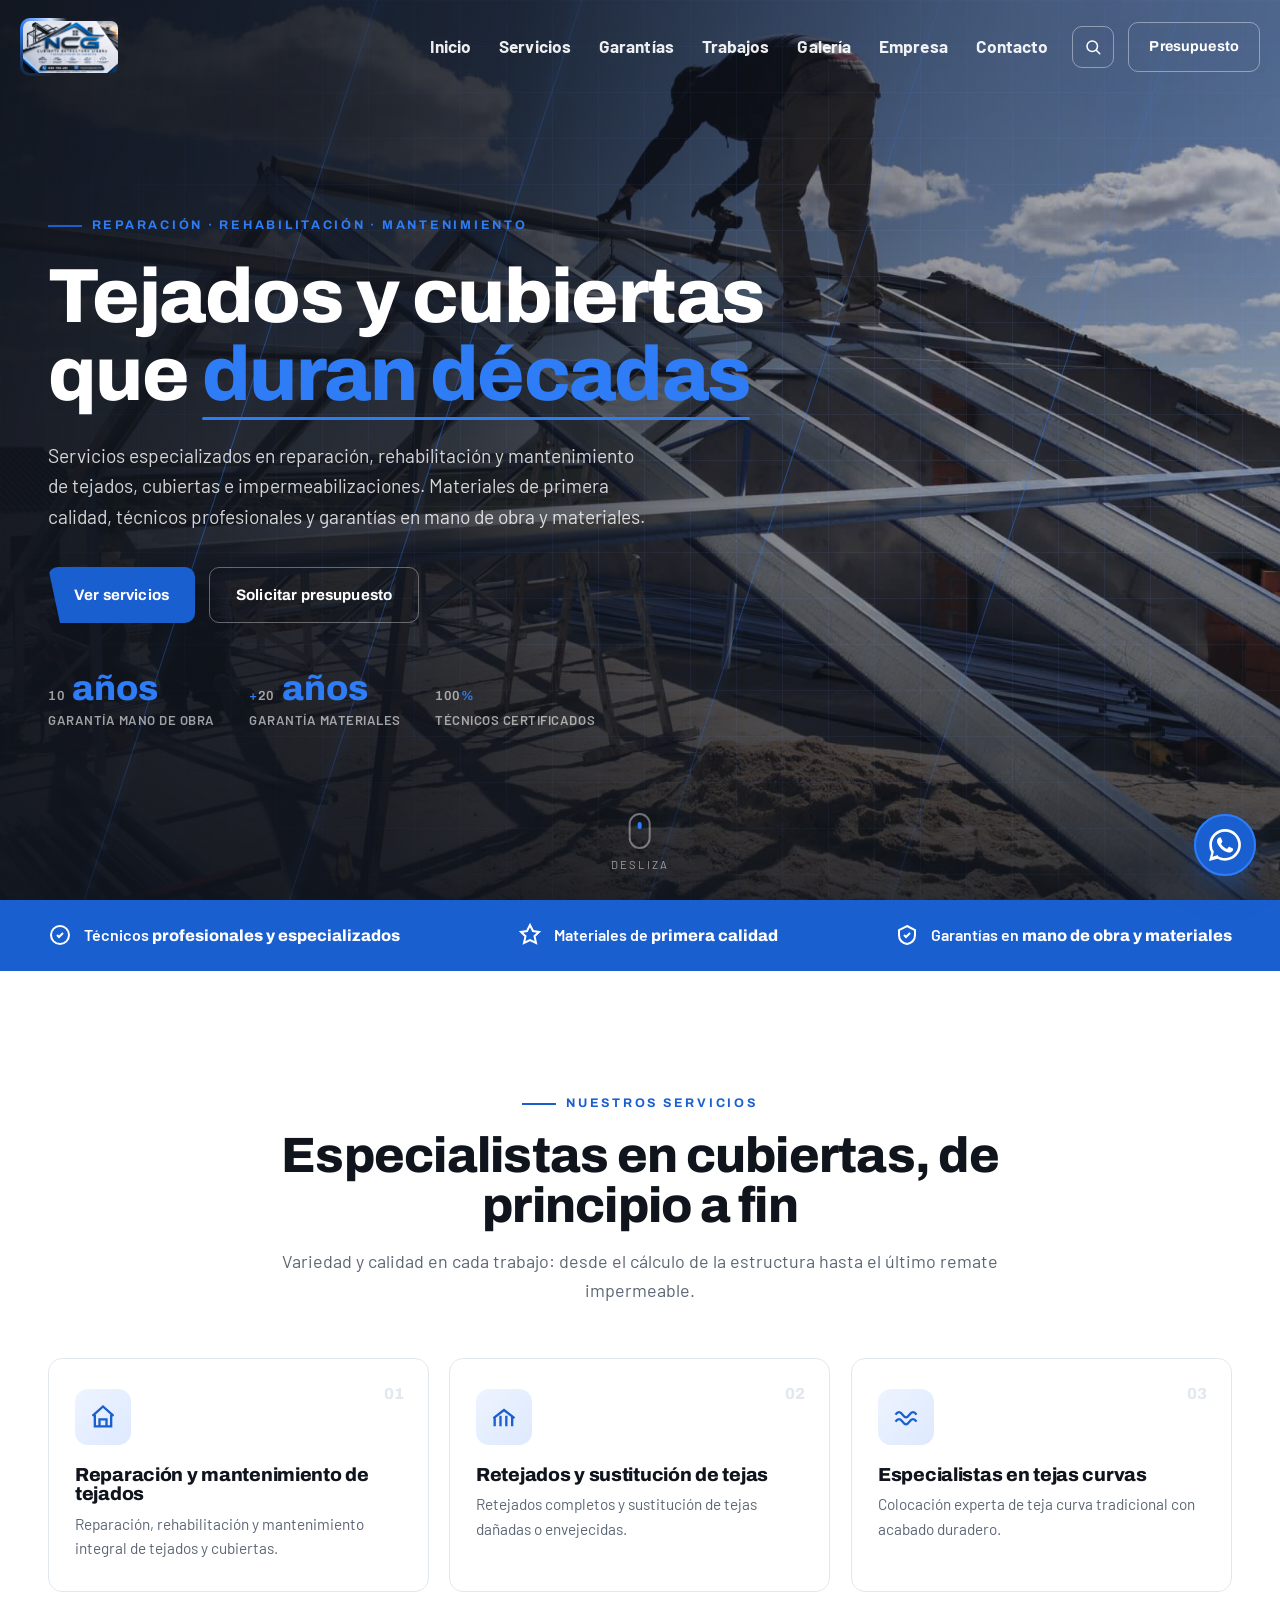
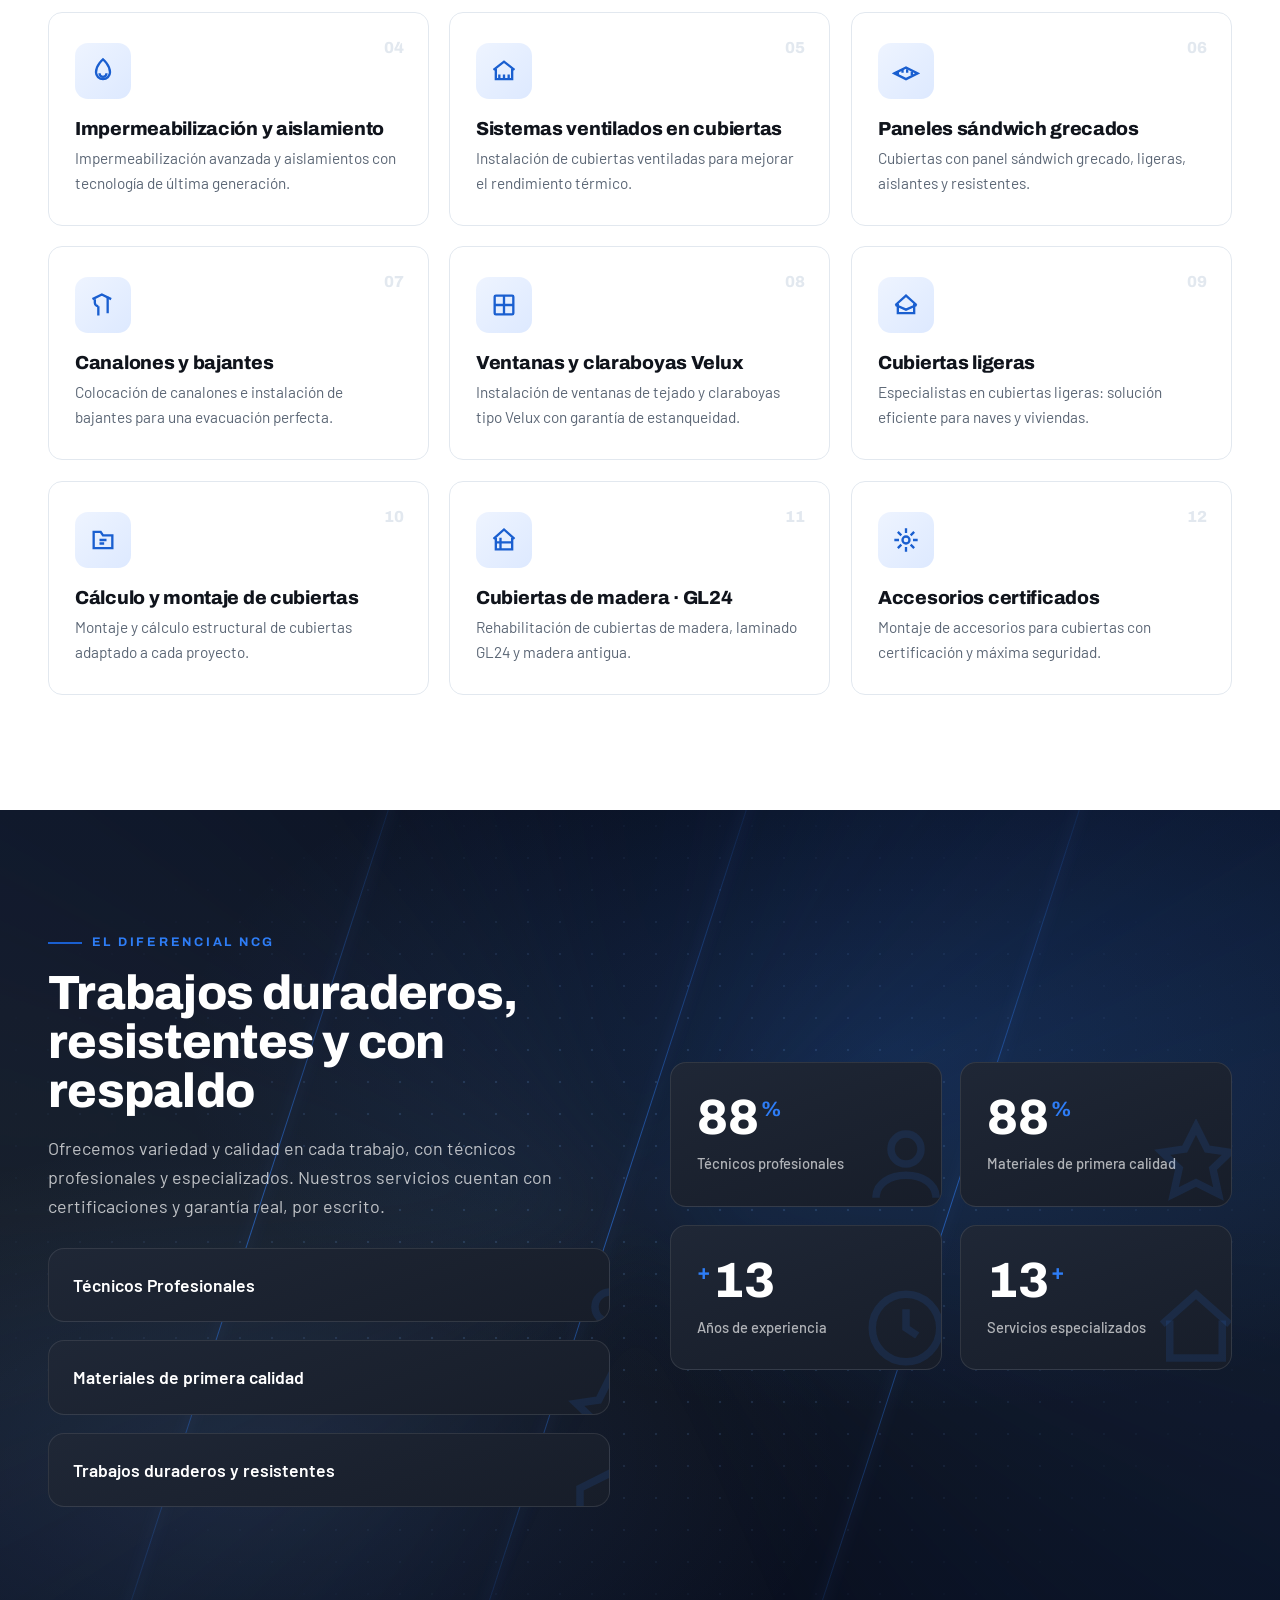
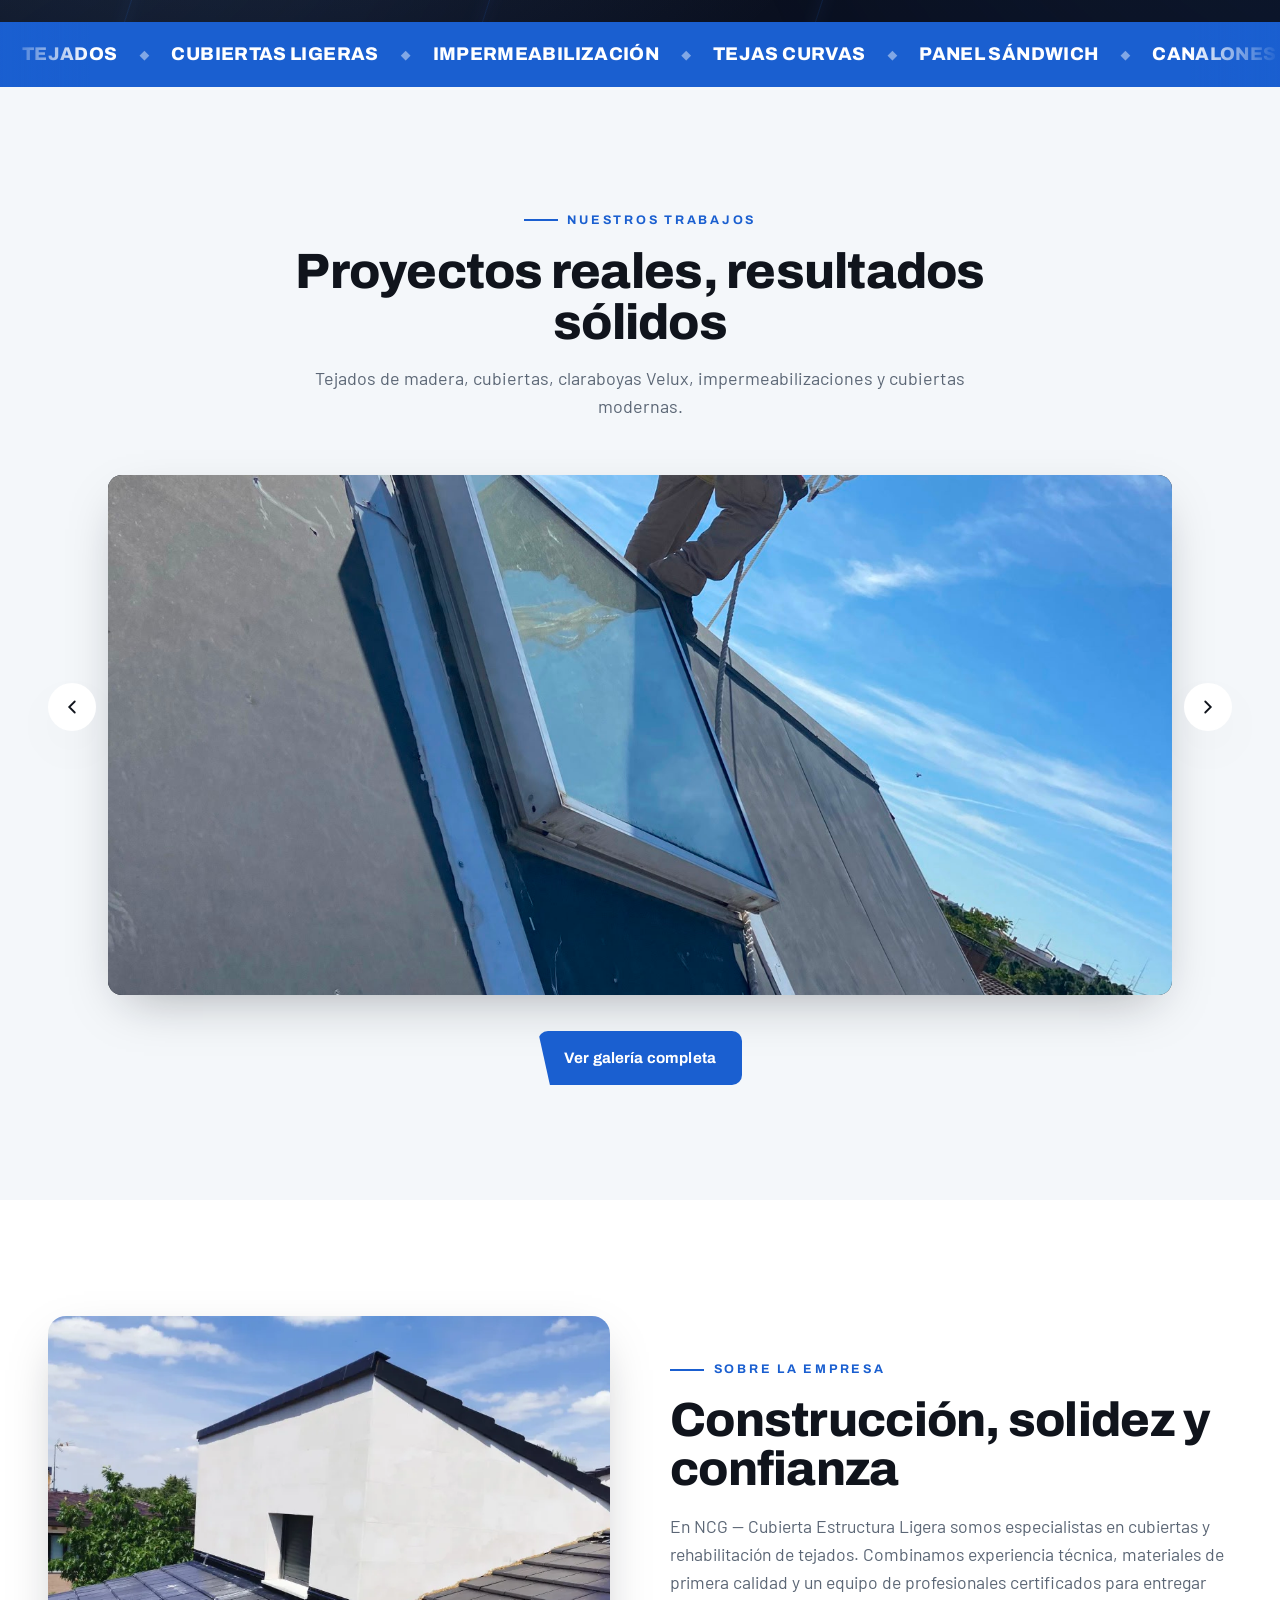
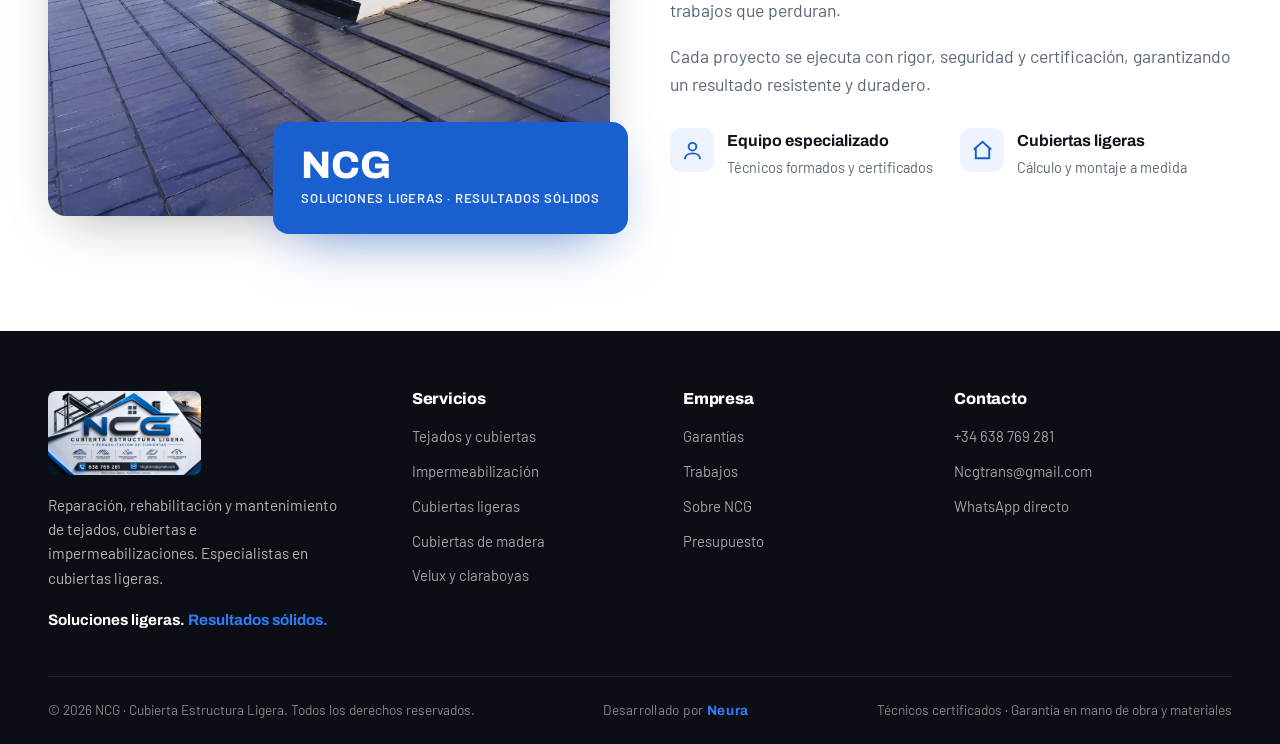
==== commit ed0e6886: "Galería: filtros por categoría, lightbox con info y CTA de WhatsApp" ====
--- a/index.html
+++ b/index.html
@@ -370,7 +370,29 @@
       <svg viewBox="0 0 24 24" fill="none" stroke="currentColor" stroke-width="2" stroke-linecap="round"><path d="M18 6L6 18M6 6l12 12"/></svg>
     </button>
   </div>
+  <div class="gov-filters" id="govFilters" role="tablist" aria-label="Filtros de galería">
+    <button class="gov-chip is-active" data-filter="todos" type="button">Todos</button>
+    <button class="gov-chip" data-filter="techos" type="button">Techos</button>
+    <button class="gov-chip" data-filter="madera" type="button">Madera</button>
+    <button class="gov-chip" data-filter="policarbonato" type="button">Policarbonato</button>
+    <button class="gov-chip" data-filter="estructuras" type="button">Estructuras</button>
+    <button class="gov-chip" data-filter="finalizados" type="button">Finalizados</button>
+  </div>
   <div class="gov-grid" id="govGrid"></div>
+  <div class="gov-empty" id="govEmpty" hidden>
+    <p>No hay trabajos en esta categoría todavía.</p>
+  </div>
+  <div class="gov-cta" id="govCta">
+    <div class="gov-cta-text">
+      <h3>¿Querés un trabajo similar?</h3>
+      <p>Solicitá una cotización sin compromiso. Te respondemos al instante.</p>
+    </div>
+    <a class="gov-cta-btn" target="_blank" rel="noopener"
+       href="https://wa.me/34638769281?text=Hola%20NCG,%20vi%20la%20galer%C3%ADa%20y%20quiero%20cotizar%20un%20trabajo%20similar.">
+      <svg viewBox="0 0 24 24" fill="currentColor" aria-hidden="true"><path d="M.057 24l1.687-6.163a11.867 11.867 0 01-1.587-5.945C.16 5.335 5.495 0 12.05 0a11.817 11.817 0 018.413 3.488 11.824 11.824 0 013.48 8.414c-.003 6.557-5.338 11.892-11.893 11.892a11.9 11.9 0 01-5.688-1.448L.057 24zm6.597-3.807c1.676.995 3.276 1.591 5.392 1.592 5.448 0 9.886-4.434 9.889-9.885.002-5.462-4.415-9.89-9.881-9.892-5.452 0-9.887 4.434-9.889 9.884a9.86 9.86 0 001.51 5.26l-.999 3.648 3.978-1.207zm11.387-5.464c-.074-.124-.272-.198-.57-.347-.297-.149-1.758-.868-2.031-.967-.272-.099-.47-.149-.669.149-.198.297-.768.967-.941 1.165-.173.198-.347.223-.644.074-.297-.149-1.255-.462-2.39-1.475-.883-.788-1.48-1.761-1.653-2.059-.173-.297-.018-.458.13-.606.134-.133.297-.347.446-.521.151-.172.2-.296.3-.495.099-.198.05-.372-.025-.521-.075-.148-.669-1.611-.916-2.206-.242-.579-.487-.501-.669-.51l-.57-.01c-.198 0-.52.074-.792.372s-1.04 1.016-1.04 2.479 1.065 2.876 1.213 3.074c.149.198 2.095 3.2 5.076 4.487.709.306 1.263.489 1.694.626.712.226 1.36.194 1.872.118.571-.085 1.758-.719 2.006-1.413.248-.695.248-1.29.173-1.414z"/></svg>
+      Consultar por WhatsApp
+    </a>
+  </div>
 </div>
 
 <!-- ============ LIGHTBOX ============ -->
@@ -381,7 +403,18 @@
   <button class="lb-nav lb-prev" id="lbPrev" aria-label="Anterior">
     <svg viewBox="0 0 24 24" fill="none" stroke="currentColor" stroke-width="2" stroke-linecap="round"><path d="M15 18l-6-6 6-6"/></svg>
   </button>
-  <img class="lb-img" id="lbImg" alt="">
+  <div class="lb-stage">
+    <img class="lb-img" id="lbImg" alt="">
+    <div class="lb-info" id="lbInfo">
+      <span class="lb-cat" id="lbCat"></span>
+      <h3 class="lb-title" id="lbTitle"></h3>
+      <p class="lb-desc" id="lbDesc"></p>
+      <a class="lb-wa" id="lbWa" target="_blank" rel="noopener" href="#">
+        <svg viewBox="0 0 24 24" fill="currentColor" aria-hidden="true"><path d="M.057 24l1.687-6.163a11.867 11.867 0 01-1.587-5.945C.16 5.335 5.495 0 12.05 0a11.817 11.817 0 018.413 3.488 11.824 11.824 0 013.48 8.414c-.003 6.557-5.338 11.892-11.893 11.892a11.9 11.9 0 01-5.688-1.448L.057 24zm6.597-3.807c1.676.995 3.276 1.591 5.392 1.592 5.448 0 9.886-4.434 9.889-9.885.002-5.462-4.415-9.89-9.881-9.892-5.452 0-9.887 4.434-9.889 9.884a9.86 9.86 0 001.51 5.26l-.999 3.648 3.978-1.207zm11.387-5.464c-.074-.124-.272-.198-.57-.347-.297-.149-1.758-.868-2.031-.967-.272-.099-.47-.149-.669.149-.198.297-.768.967-.941 1.165-.173.198-.347.223-.644.074-.297-.149-1.255-.462-2.39-1.475-.883-.788-1.48-1.761-1.653-2.059-.173-.297-.018-.458.13-.606.134-.133.297-.347.446-.521.151-.172.2-.296.3-.495.099-.198.05-.372-.025-.521-.075-.148-.669-1.611-.916-2.206-.242-.579-.487-.501-.669-.51l-.57-.01c-.198 0-.52.074-.792.372s-1.04 1.016-1.04 2.479 1.065 2.876 1.213 3.074c.149.198 2.095 3.2 5.076 4.487.709.306 1.263.489 1.694.626.712.226 1.36.194 1.872.118.571-.085 1.758-.719 2.006-1.413.248-.695.248-1.29.173-1.414z"/></svg>
+        Consultar por un trabajo similar
+      </a>
+    </div>
+  </div>
   <button class="lb-nav lb-next" id="lbNext" aria-label="Siguiente">
     <svg viewBox="0 0 24 24" fill="none" stroke="currentColor" stroke-width="2" stroke-linecap="round"><path d="M9 6l6 6-6 6"/></svg>
   </button>
--- a/assets/styles.css
+++ b/assets/styles.css
@@ -811,10 +811,14 @@
 }
 
 /* ============================================================
-   GALERÍA OVERLAY
+   GALERÍA OVERLAY · diseño premium
    ============================================================ */
 .gallery-overlay{
-  position:fixed;inset:0;z-index:9000;background:rgba(8,12,20,.97);
+  position:fixed;inset:0;z-index:9000;
+  background:
+    radial-gradient(900px 600px at 80% 0%,rgba(46,125,246,.16),transparent 60%),
+    radial-gradient(700px 500px at 0% 100%,rgba(46,125,246,.08),transparent 60%),
+    linear-gradient(180deg,#070b14 0%,#0a0f1c 50%,#070b14 100%);
   backdrop-filter:blur(10px);overflow-y:auto;
   opacity:0;visibility:hidden;transition:opacity .3s var(--ease),visibility .3s;
   padding:32px 40px 60px;
@@ -822,8 +826,8 @@
 .gallery-overlay.open{opacity:1;visibility:visible}
 .gov-head{
   display:flex;align-items:flex-end;justify-content:space-between;gap:24px;
-  max-width:1400px;margin:0 auto 28px;color:#fff;
-  border-bottom:1px solid rgba(255,255,255,.12);padding-bottom:20px;
+  max-width:1400px;margin:0 auto 22px;color:#fff;
+  border-bottom:1px solid rgba(255,255,255,.10);padding-bottom:20px;
 }
 .gov-eyebrow{
   display:inline-block;color:var(--blue-bright);font:700 .78rem/1 "Archivo",sans-serif;
@@ -838,22 +842,112 @@
 }
 .gov-close:hover{background:rgba(255,255,255,.18);transform:rotate(90deg)}
 .gov-close svg{width:22px;height:22px}
+
+/* ---- Filtros ---- */
+.gov-filters{
+  display:flex;gap:10px;flex-wrap:wrap;
+  max-width:1400px;margin:0 auto 22px;
+}
+.gov-chip{
+  appearance:none;border:1px solid rgba(255,255,255,.14);background:rgba(255,255,255,.04);
+  color:rgba(255,255,255,.78);cursor:pointer;
+  padding:9px 16px;border-radius:99px;
+  font:700 .76rem/1 "Archivo",sans-serif;letter-spacing:.08em;text-transform:uppercase;
+  transition:background .22s,border-color .22s,color .22s,transform .22s;
+  white-space:nowrap;
+}
+.gov-chip:hover{background:rgba(255,255,255,.08);border-color:rgba(255,255,255,.28);color:#fff}
+.gov-chip.is-active{
+  background:linear-gradient(180deg,var(--blue-bright),var(--blue));
+  border-color:transparent;color:#fff;
+  box-shadow:0 6px 20px rgba(46,125,246,.4);
+}
+
+/* ---- Masonry tipo Pinterest (CSS columns) ---- */
 .gov-grid{
-  display:grid;grid-template-columns:repeat(4,1fr);gap:14px;
+  column-count:4;column-gap:14px;
   max-width:1400px;margin:0 auto;
 }
 .gov-grid figure{
-  margin:0;border-radius:12px;overflow:hidden;aspect-ratio:1/1;
+  margin:0 0 14px;break-inside:avoid;
+  border-radius:14px;overflow:hidden;position:relative;
   background:rgba(255,255,255,.04);cursor:zoom-in;
-  transition:transform .35s var(--ease),box-shadow .35s var(--ease);
-}
-.gov-grid figure:hover{transform:translateY(-4px);box-shadow:0 16px 40px rgba(0,0,0,.5)}
-.gov-grid img{width:100%;height:100%;object-fit:cover;display:block;
-  transition:transform .6s var(--ease)}
+  box-shadow:0 4px 18px rgba(0,0,0,.35);
+  opacity:0;transform:translateY(12px);
+  transition:opacity .5s var(--ease),transform .5s var(--ease),box-shadow .35s var(--ease);
+}
+.gov-grid figure.in{opacity:1;transform:translateY(0)}
+.gov-grid figure:hover{box-shadow:0 18px 44px rgba(0,0,0,.55)}
+.gov-grid figure.is-hidden{display:none}
+.gov-grid img{
+  width:100%;height:auto;display:block;
+  transition:transform .7s var(--ease);
+}
 .gov-grid figure:hover img{transform:scale(1.06)}
+
+/* Hover overlay con info ----- */
+.gov-grid .fig-overlay{
+  position:absolute;inset:0;
+  background:linear-gradient(180deg,transparent 35%,rgba(8,12,20,.88) 100%);
+  padding:18px;display:flex;flex-direction:column;justify-content:flex-end;
+  opacity:0;transition:opacity .3s var(--ease);
+  pointer-events:none;color:#fff;
+}
+.gov-grid figure:hover .fig-overlay,
+.gov-grid figure:focus-within .fig-overlay{opacity:1}
+.gov-grid .fig-cat{
+  display:inline-block;align-self:flex-start;
+  background:rgba(46,125,246,.22);color:#bcd7ff;
+  border:1px solid rgba(46,125,246,.4);
+  padding:3px 10px;border-radius:99px;
+  font:700 .66rem/1.4 "Archivo",sans-serif;letter-spacing:.16em;text-transform:uppercase;
+  margin-bottom:8px;
+}
+.gov-grid .fig-title{
+  font:700 1rem/1.25 "Archivo",sans-serif;margin:0 0 4px;
+}
+.gov-grid .fig-desc{
+  font-size:.84rem;color:rgba(255,255,255,.78);margin:0 0 8px;line-height:1.4;
+}
+.gov-grid .fig-link{
+  font:700 .72rem/1 "Archivo",sans-serif;letter-spacing:.14em;text-transform:uppercase;
+  color:var(--blue-bright);display:inline-flex;align-items:center;gap:6px;
+}
+.gov-grid .fig-link::after{content:"→";font-size:1rem}
+
+/* Empty state */
+.gov-empty{
+  max-width:1400px;margin:0 auto;padding:40px 20px;text-align:center;
+  color:rgba(255,255,255,.6);font-size:.95rem;
+}
+
+/* ---- CTA final ---- */
+.gov-cta{
+  max-width:1400px;margin:36px auto 0;
+  display:flex;align-items:center;justify-content:space-between;gap:24px;flex-wrap:wrap;
+  background:linear-gradient(135deg,rgba(46,125,246,.16),rgba(46,125,246,.04));
+  border:1px solid rgba(46,125,246,.28);border-radius:18px;
+  padding:26px 32px;color:#fff;
+}
+.gov-cta h3{font:800 1.35rem/1.2 "Archivo",sans-serif;margin:0 0 4px;color:#fff}
+.gov-cta p{color:rgba(255,255,255,.75);margin:0;font-size:.95rem}
+.gov-cta-btn{
+  display:inline-flex;align-items:center;gap:10px;
+  background:#25D366;color:#fff;
+  padding:13px 22px;border-radius:12px;
+  font:700 .88rem/1 "Archivo",sans-serif;letter-spacing:.04em;
+  transition:transform .22s var(--ease),box-shadow .22s var(--ease),background .22s;
+  white-space:nowrap;
+}
+.gov-cta-btn:hover{
+  background:#1eb155;transform:translateY(-2px);
+  box-shadow:0 12px 28px rgba(37,211,102,.4);
+}
+.gov-cta-btn svg{width:18px;height:18px}
+
 body.gallery-locked{overflow:hidden}
 
-/* ---- Lightbox ---- */
+/* ---- Lightbox premium ---- */
 .lightbox{
   position:fixed;inset:0;z-index:9500;background:rgba(0,0,0,.94);
   display:flex;align-items:center;justify-content:center;
@@ -861,17 +955,50 @@
   padding:60px 80px;
 }
 .lightbox.open{opacity:1;visibility:visible}
+.lb-stage{
+  display:flex;gap:24px;align-items:stretch;max-width:1280px;max-height:100%;
+  width:100%;
+}
 .lb-img{
-  max-width:100%;max-height:100%;object-fit:contain;
-  border-radius:6px;box-shadow:0 20px 60px rgba(0,0,0,.6);
+  flex:1 1 auto;max-width:100%;max-height:80vh;object-fit:contain;
+  border-radius:8px;box-shadow:0 20px 60px rgba(0,0,0,.6);
   animation:lbIn .3s var(--ease);
 }
+.lb-info{
+  flex:0 0 320px;display:flex;flex-direction:column;
+  background:rgba(16,24,40,.7);border:1px solid rgba(255,255,255,.08);
+  border-radius:12px;padding:22px;color:#fff;
+  animation:lbInfoIn .35s var(--ease);
+}
 @keyframes lbIn{from{opacity:0;transform:scale(.96)}to{opacity:1;transform:scale(1)}}
+@keyframes lbInfoIn{from{opacity:0;transform:translateX(10px)}to{opacity:1;transform:translateX(0)}}
+.lb-cat{
+  display:inline-block;align-self:flex-start;
+  background:rgba(46,125,246,.18);color:#bcd7ff;
+  border:1px solid rgba(46,125,246,.4);
+  padding:4px 10px;border-radius:99px;
+  font:700 .68rem/1.4 "Archivo",sans-serif;letter-spacing:.16em;text-transform:uppercase;
+  margin-bottom:14px;
+}
+.lb-title{font:800 1.25rem/1.2 "Archivo",sans-serif;margin:0 0 10px;color:#fff}
+.lb-desc{color:rgba(255,255,255,.78);font-size:.92rem;line-height:1.55;margin:0 0 18px;flex:1}
+.lb-wa{
+  display:inline-flex;align-items:center;justify-content:center;gap:10px;
+  background:#25D366;color:#fff;
+  padding:12px 16px;border-radius:10px;
+  font:700 .84rem/1 "Archivo",sans-serif;letter-spacing:.04em;
+  transition:transform .22s var(--ease),background .22s,box-shadow .22s;
+  text-align:center;
+}
+.lb-wa:hover{background:#1eb155;transform:translateY(-2px);box-shadow:0 10px 22px rgba(37,211,102,.4)}
+.lb-wa svg{width:18px;height:18px}
+
 .lb-close,.lb-nav{
   position:absolute;appearance:none;border:0;border-radius:50%;
   background:rgba(255,255,255,.08);color:#fff;cursor:pointer;
   display:flex;align-items:center;justify-content:center;
   transition:background .2s,transform .2s;
+  z-index:2;
 }
 .lb-close{top:24px;right:24px;width:48px;height:48px}
 .lb-close:hover{background:rgba(255,255,255,.2);transform:rotate(90deg)}
@@ -887,17 +1014,39 @@
   letter-spacing:.05em;background:rgba(255,255,255,.08);
   padding:8px 16px;border-radius:20px;
 }
+
+/* ---- Responsive ---- */
+@media (max-width:1200px){
+  .gov-grid{column-count:3}
+}
+@media (max-width:900px){
+  .gov-grid{column-count:2}
+  .lb-stage{flex-direction:column;align-items:center}
+  .lb-info{flex:0 0 auto;width:100%;max-width:520px}
+  .lb-img{max-height:55vh}
+}
 @media (max-width:760px){
+  .gallery-overlay{padding:20px 14px 40px}
+  .gov-head h2{font-size:1.4rem}
+  .gov-filters{
+    flex-wrap:nowrap;overflow-x:auto;
+    margin-left:-14px;margin-right:-14px;padding:4px 14px;
+    scrollbar-width:none;
+  }
+  .gov-filters::-webkit-scrollbar{display:none}
+  .gov-cta{padding:22px;flex-direction:column;text-align:center}
+  .gov-cta-btn{width:100%;justify-content:center}
   .lightbox{padding:50px 12px}
   .lb-close{top:12px;right:12px;width:40px;height:40px}
   .lb-nav{width:44px;height:44px}
   .lb-prev{left:8px}
   .lb-next{right:8px}
-}
-
-@media (max-width:1024px){.gov-grid{grid-template-columns:repeat(3,1fr)}}
-@media (max-width:760px){
-  .gallery-overlay{padding:20px 16px 40px}
-  .gov-head h2{font-size:1.4rem}
-  .gov-grid{grid-template-columns:repeat(2,1fr);gap:10px}
-}
+  .lb-info{padding:18px}
+}
+@media (max-width:480px){
+  .gov-grid{column-count:1}
+}
+@media (prefers-reduced-motion:reduce){
+  .gov-grid figure,.gov-grid img,.lb-img,.lb-info{animation:none;transition:none}
+  .gov-grid figure{opacity:1;transform:none}
+}
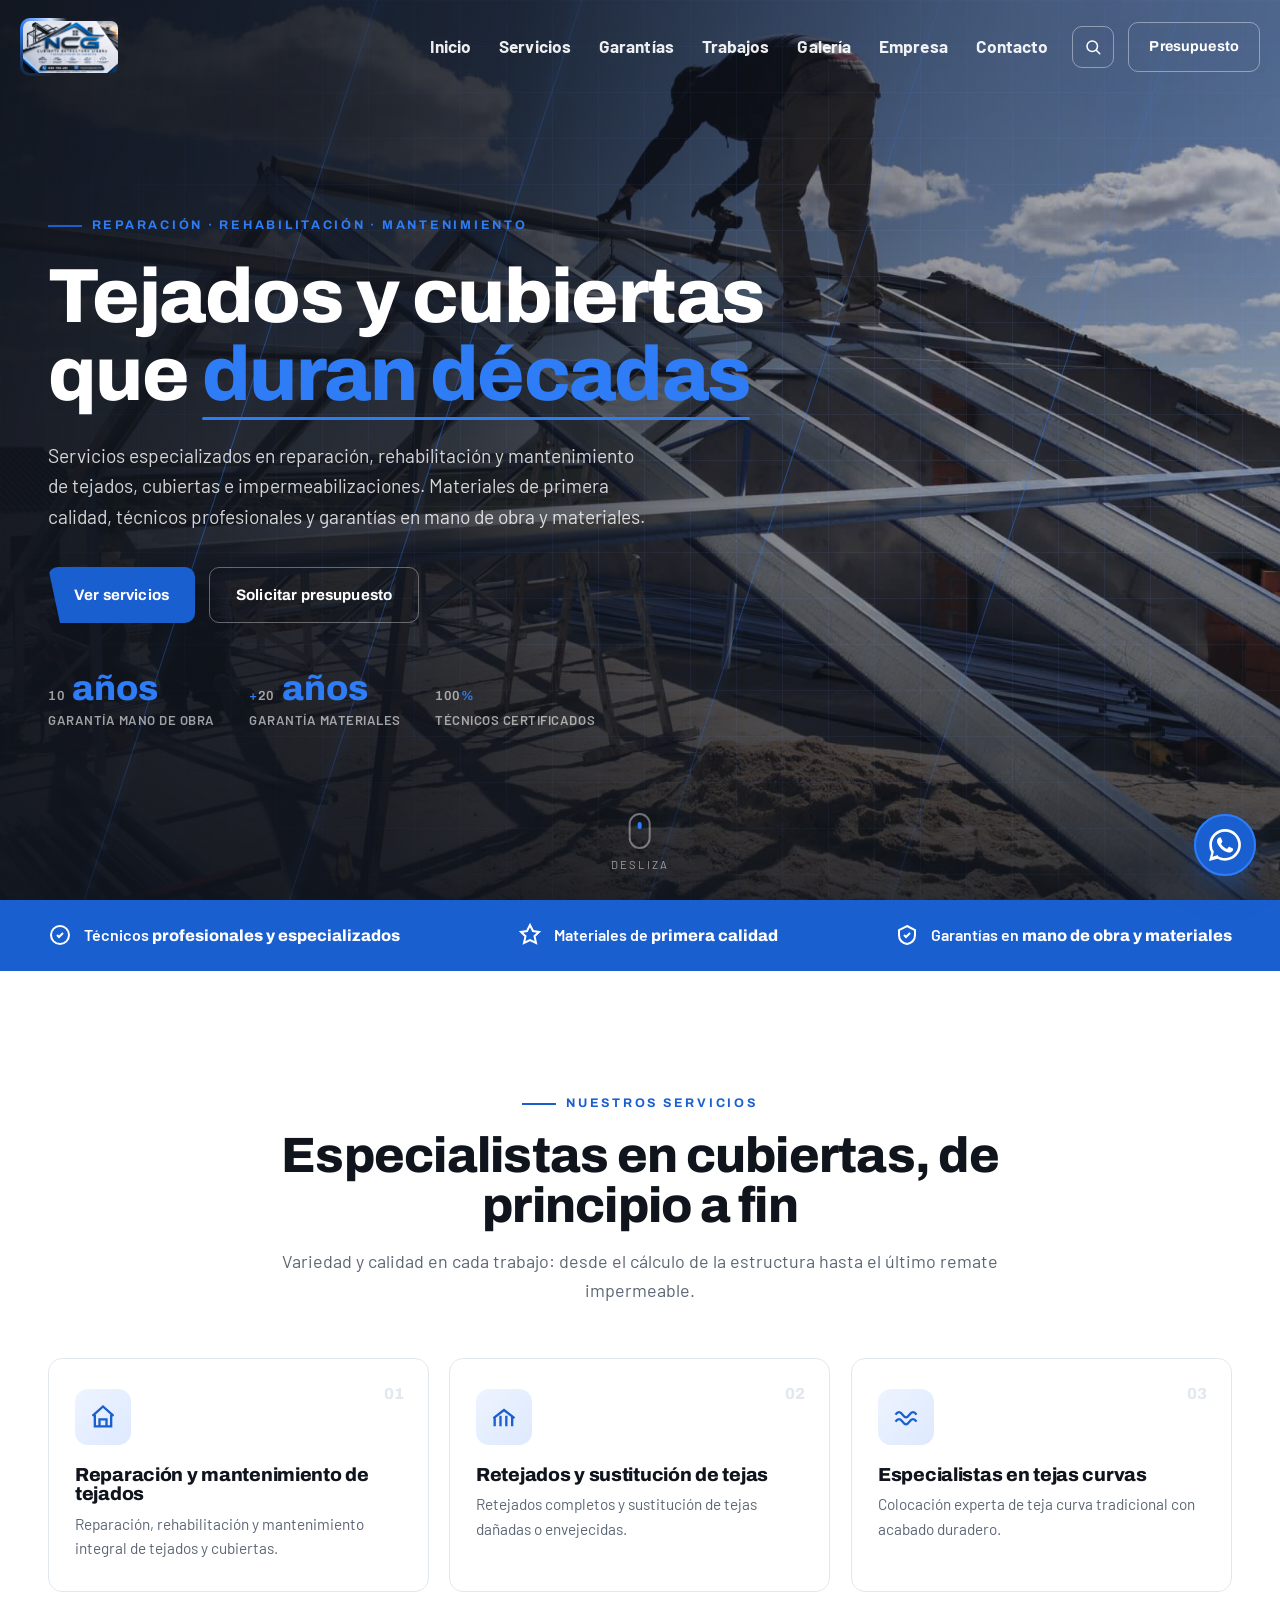
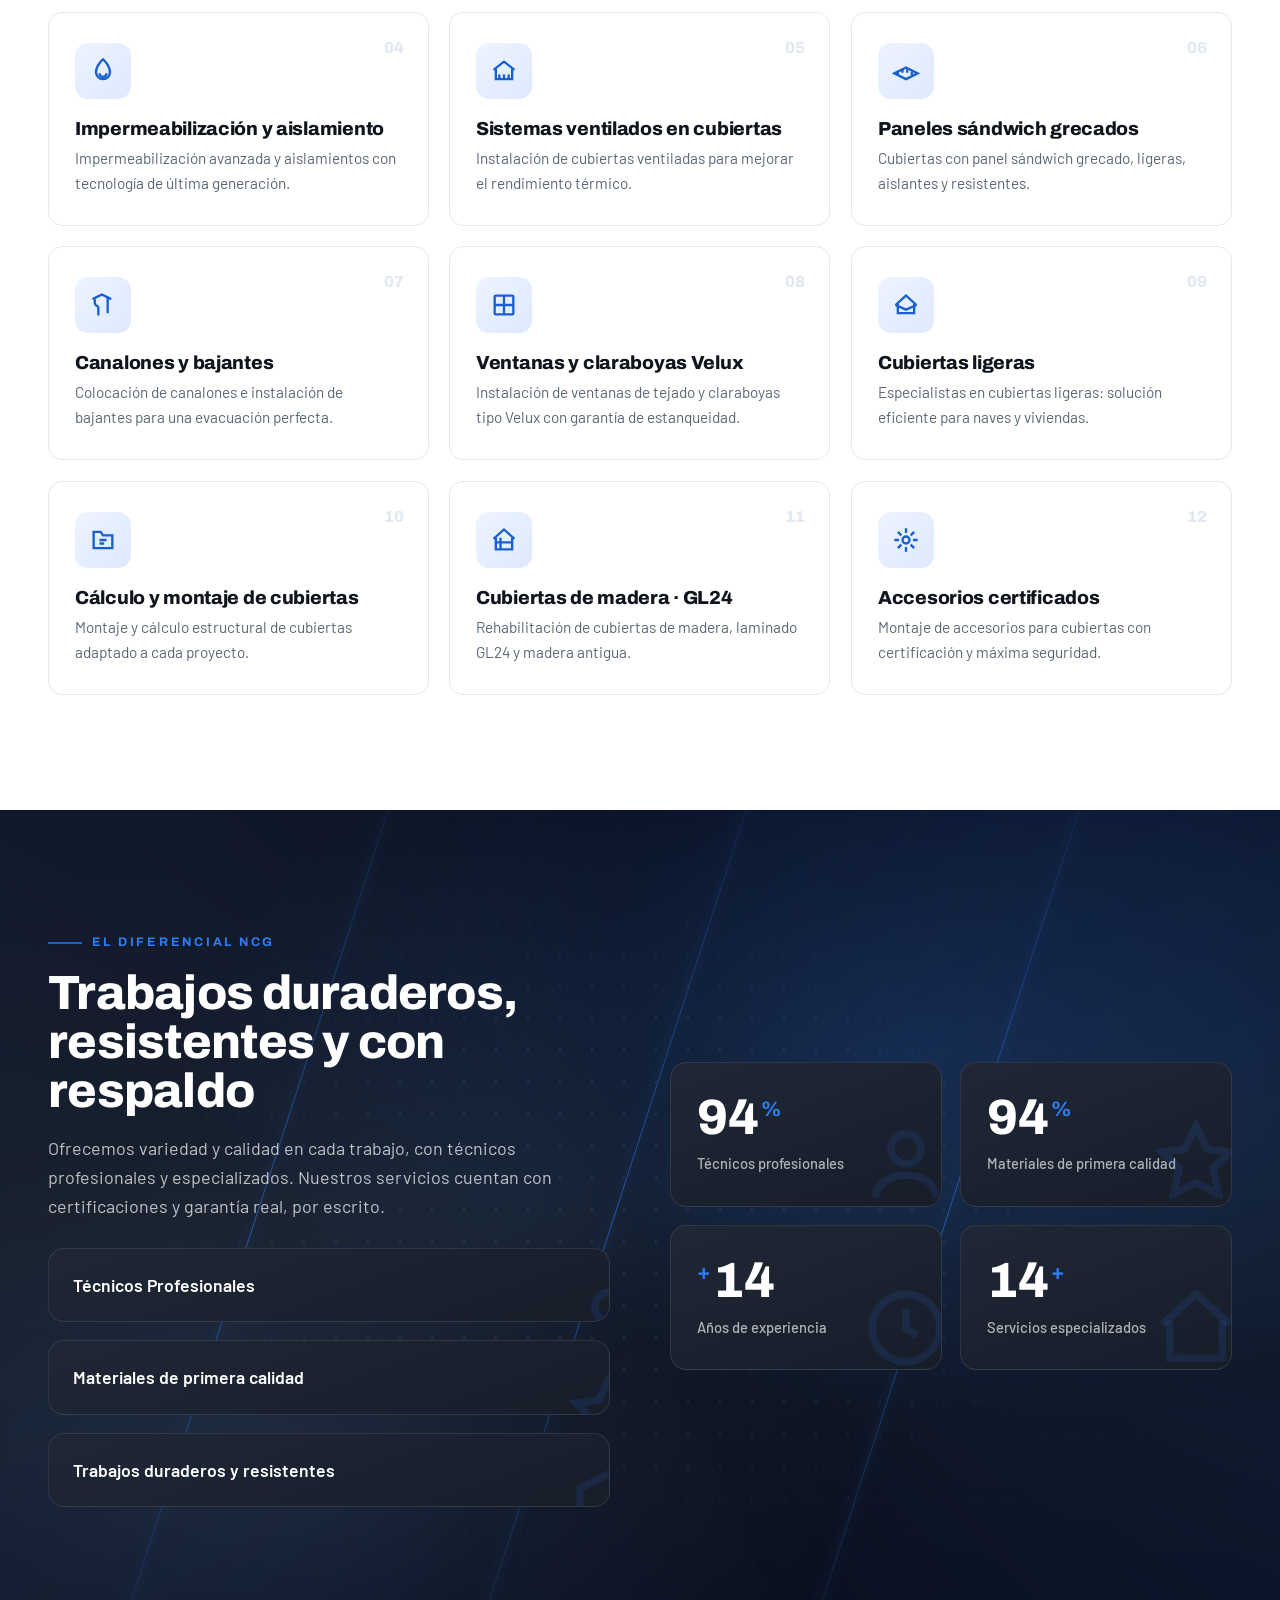
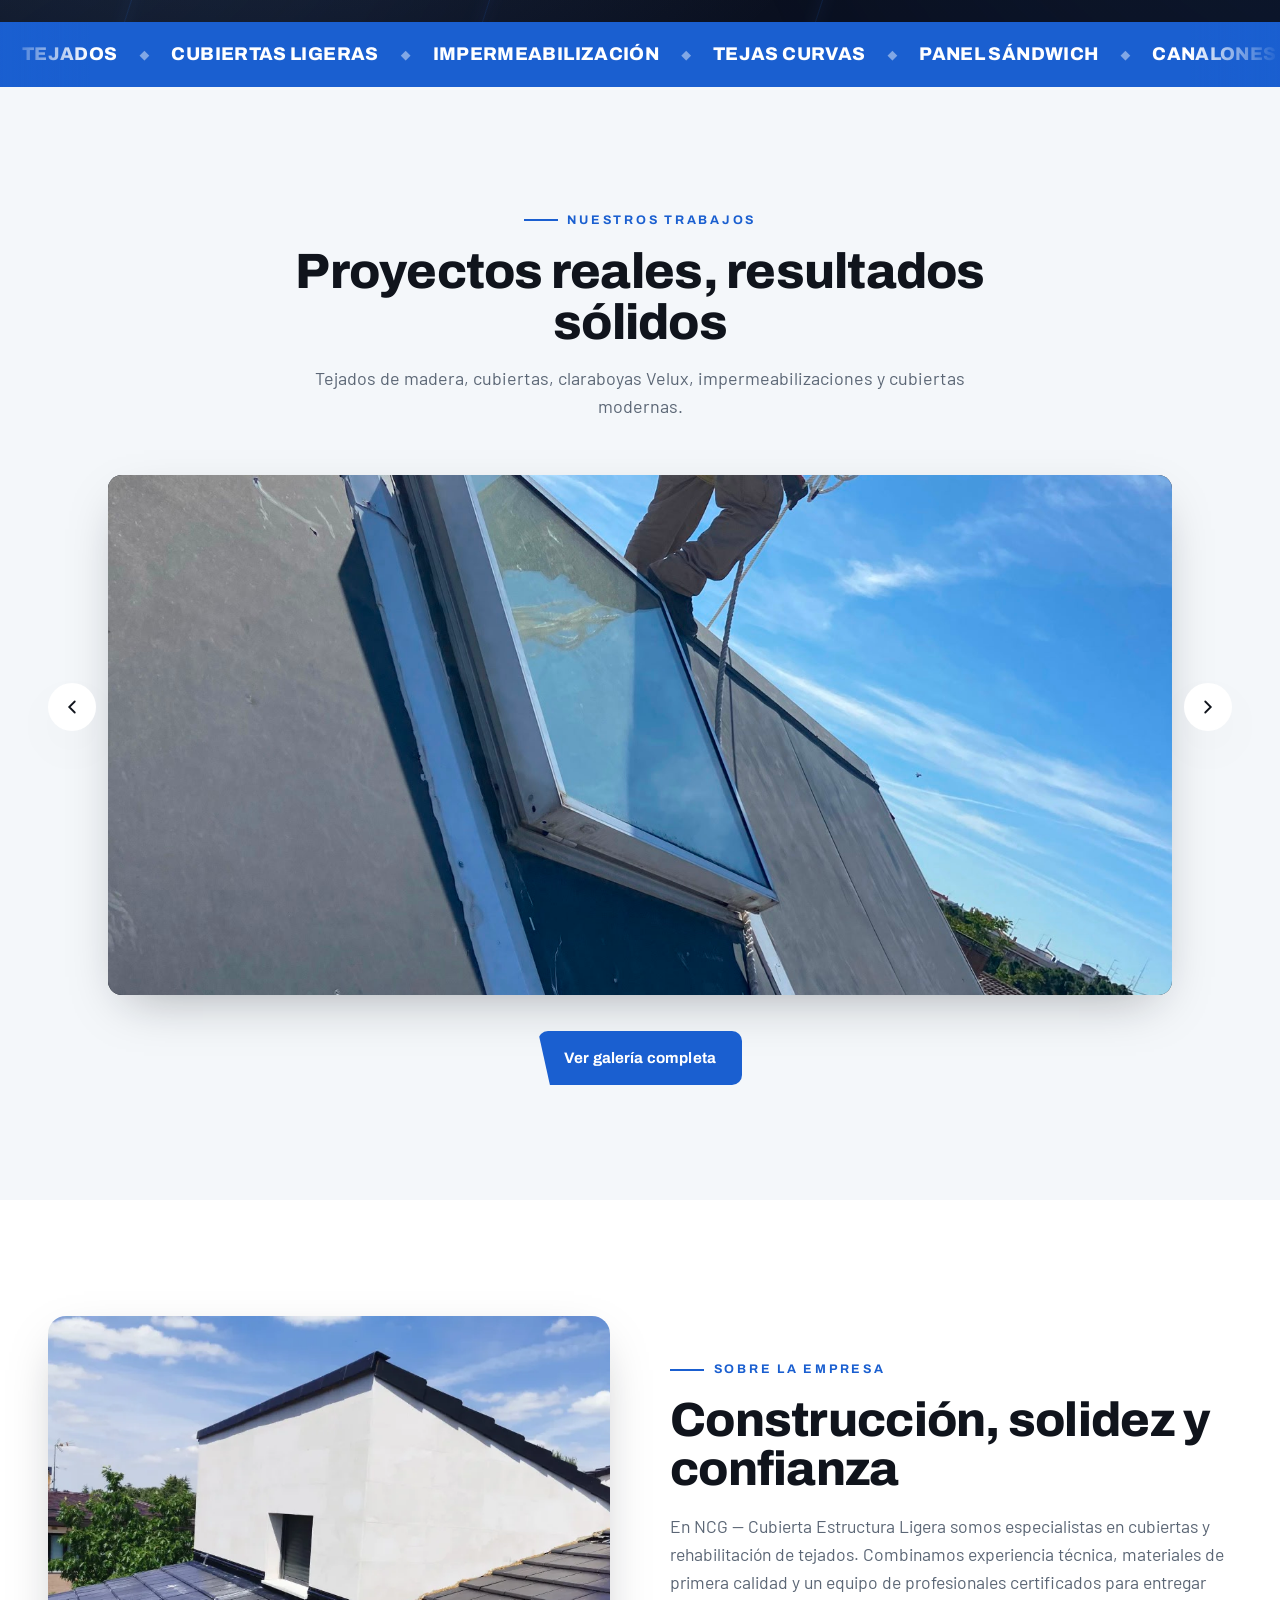
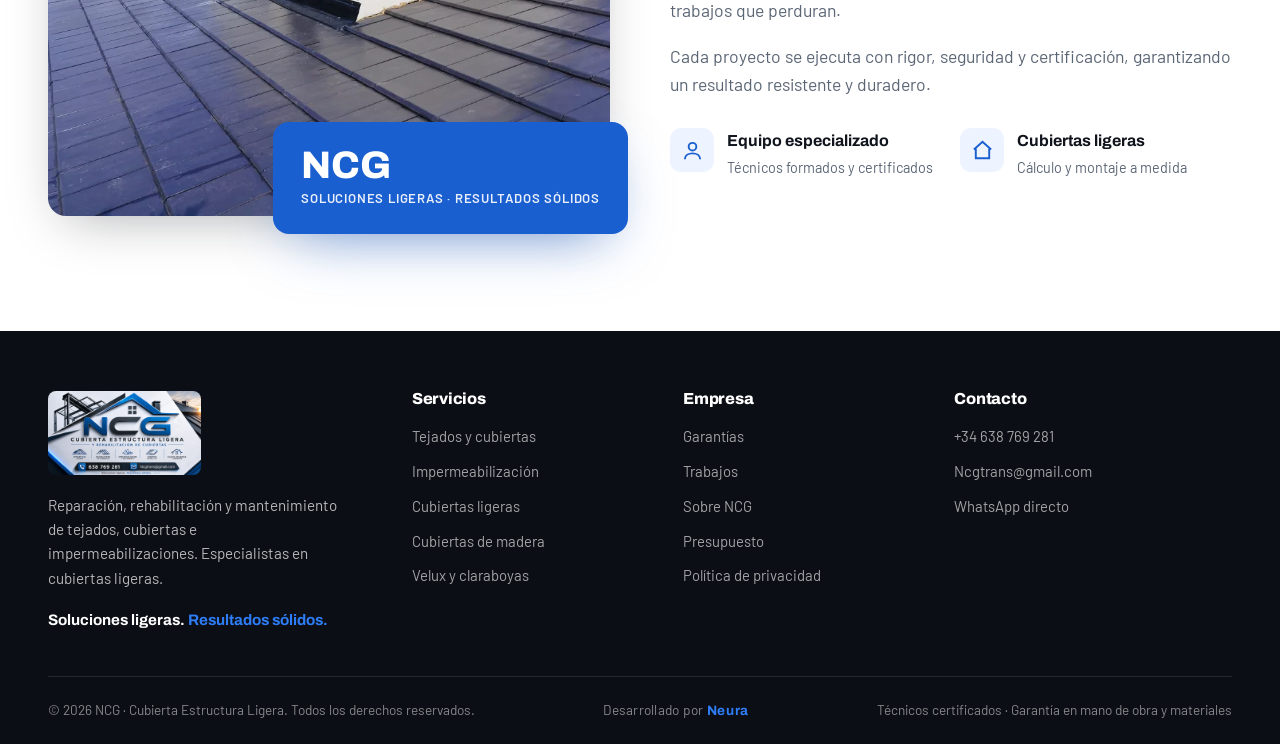
==== commit 78dd0fc6: "Agrega enlace a Política de privacidad en footer Co-Authored-By: Claude Opus 4.7 <noreply@anthropic." ====
--- a/index.html
+++ b/index.html
@@ -324,6 +324,7 @@
         <a href="#galeria">Trabajos</a>
         <a href="#sobre">Sobre NCG</a>
         <a href="#contacto">Presupuesto</a>
+        <a href="privacidad.html">Política de privacidad</a>
       </div>
       <div class="foot-col">
         <h4>Contacto</h4>
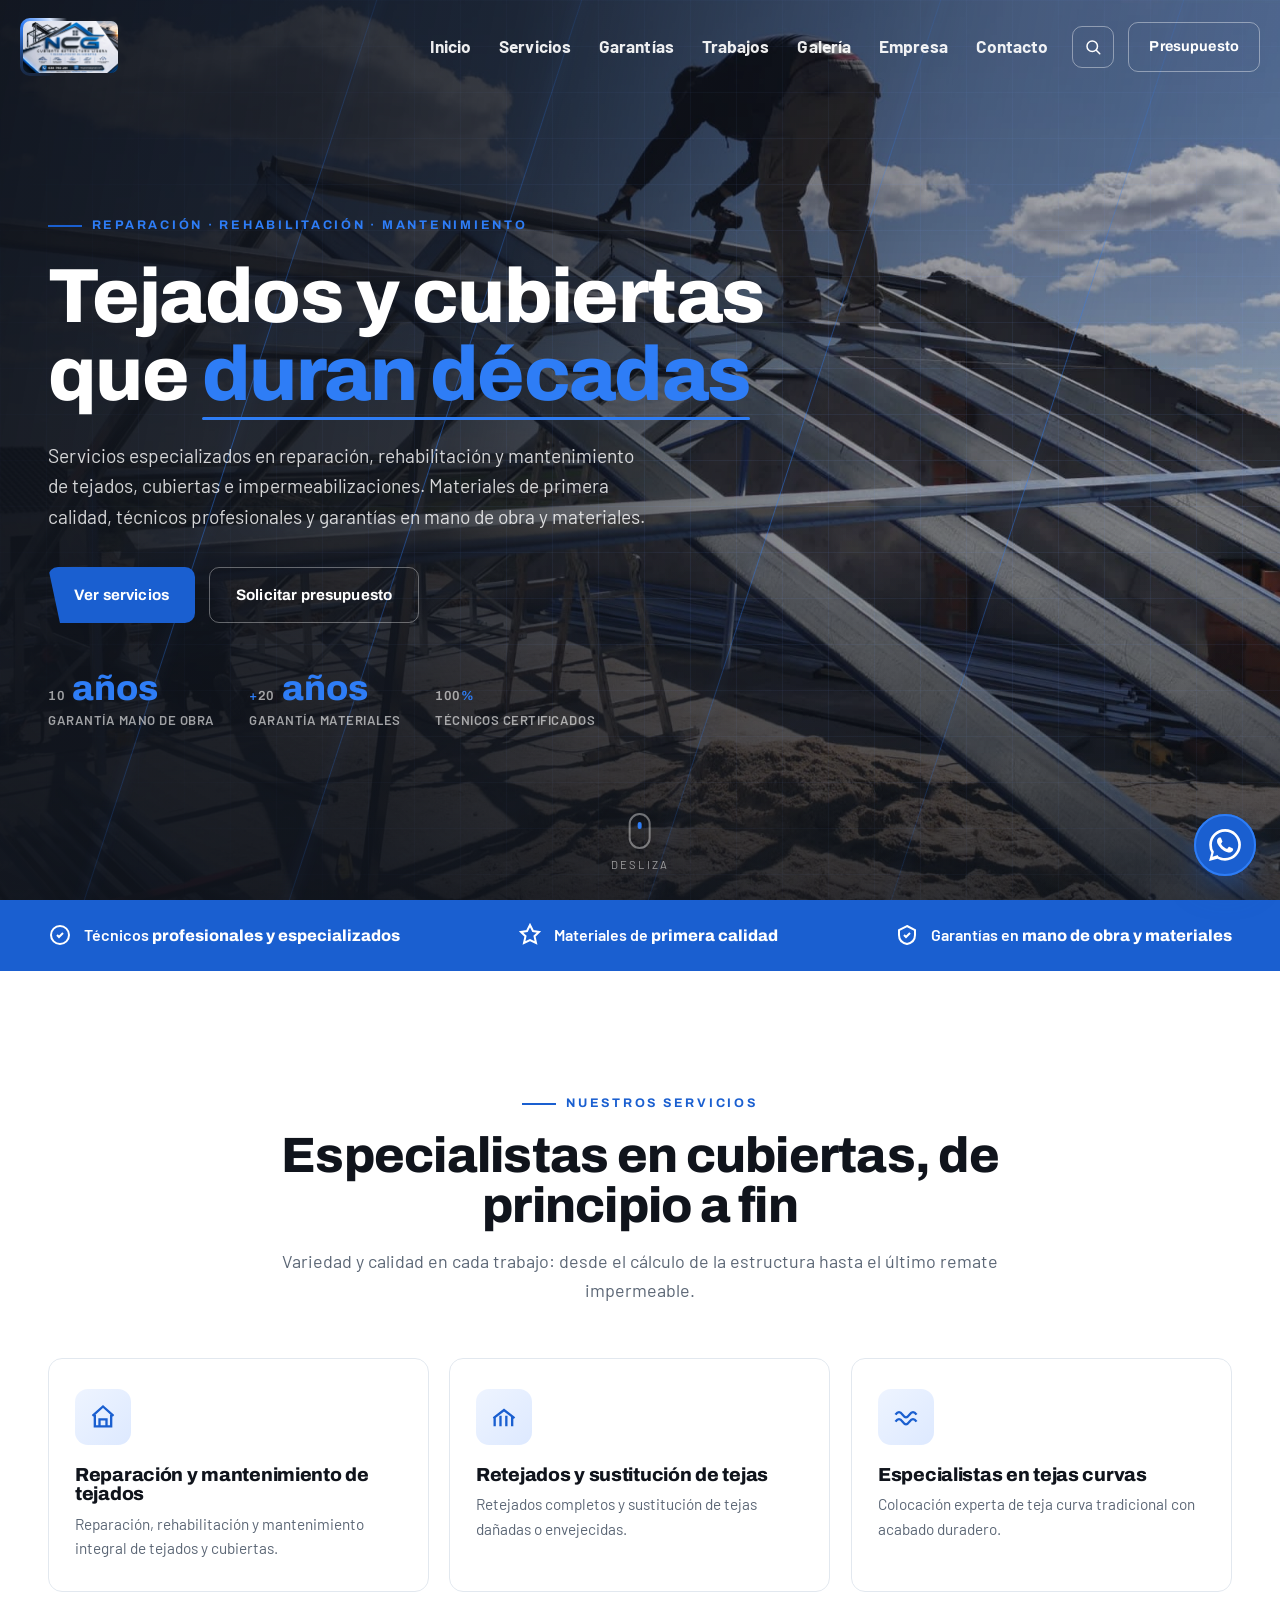
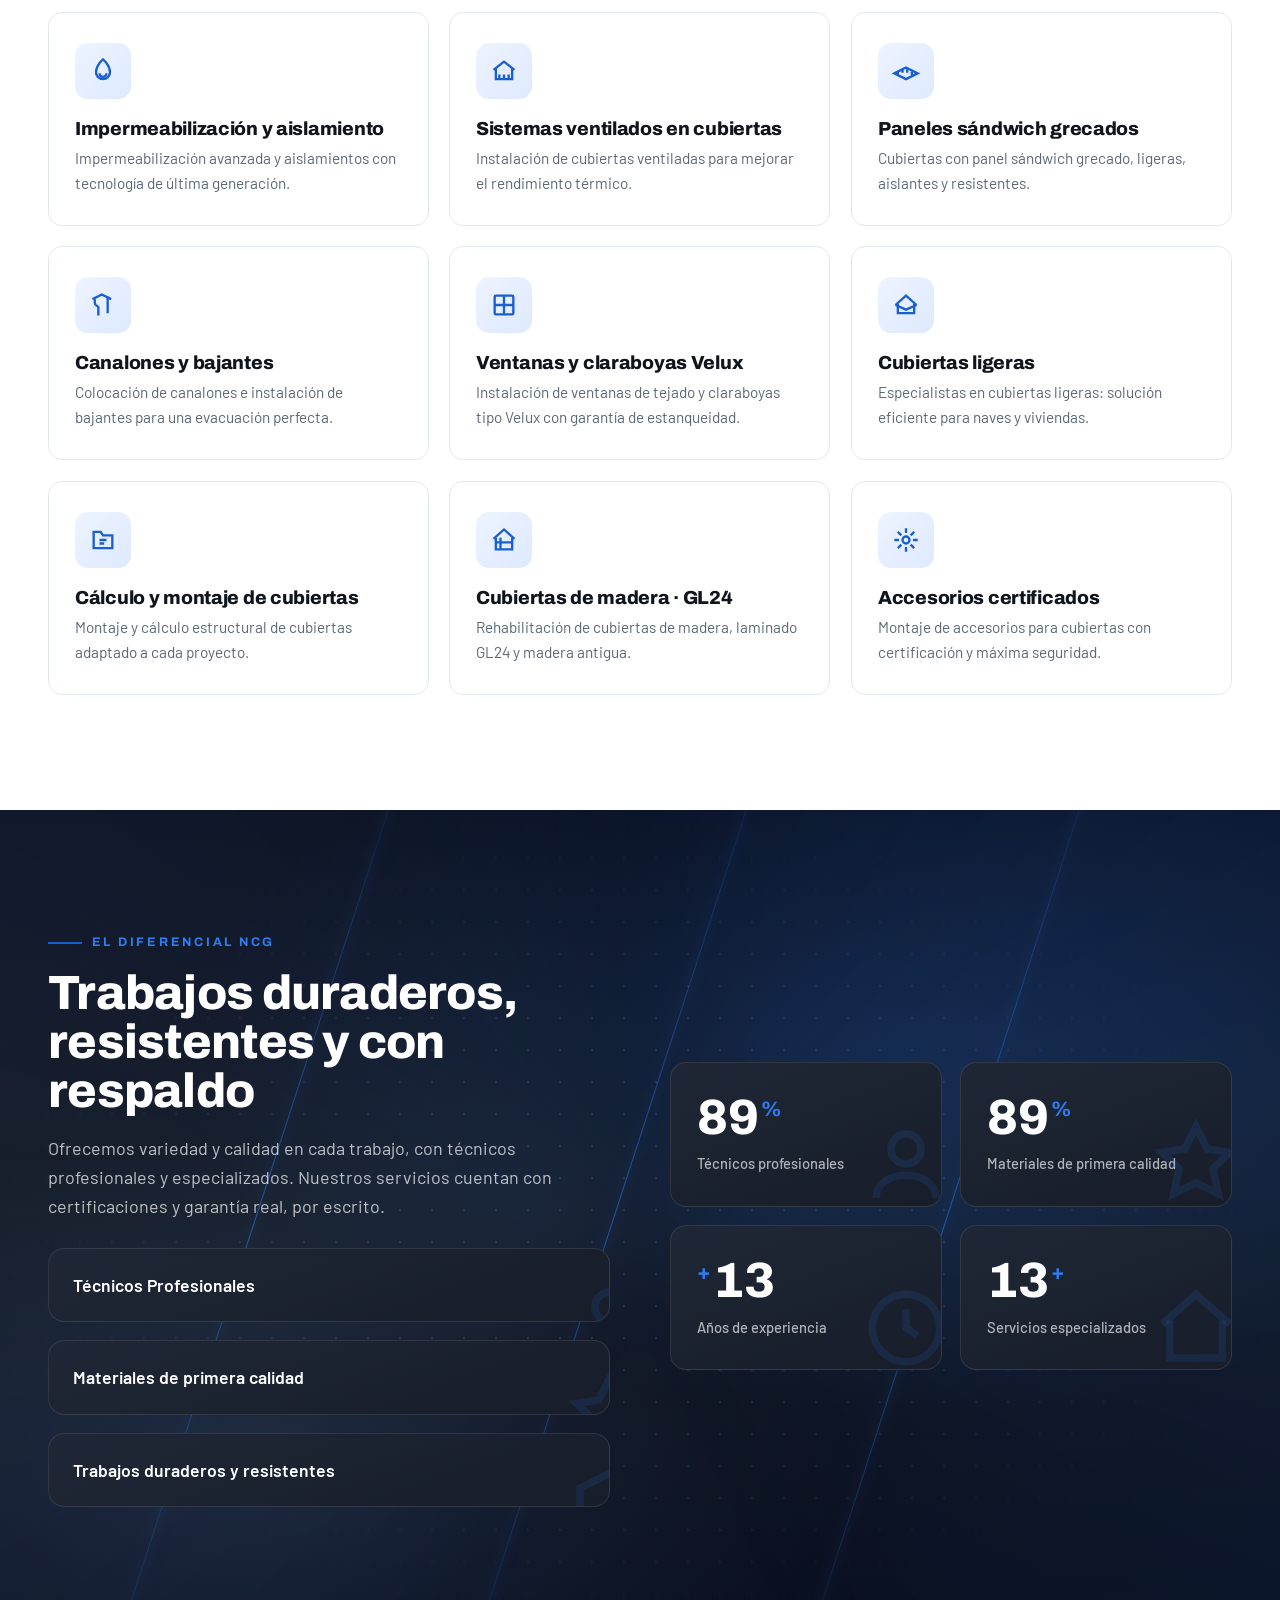
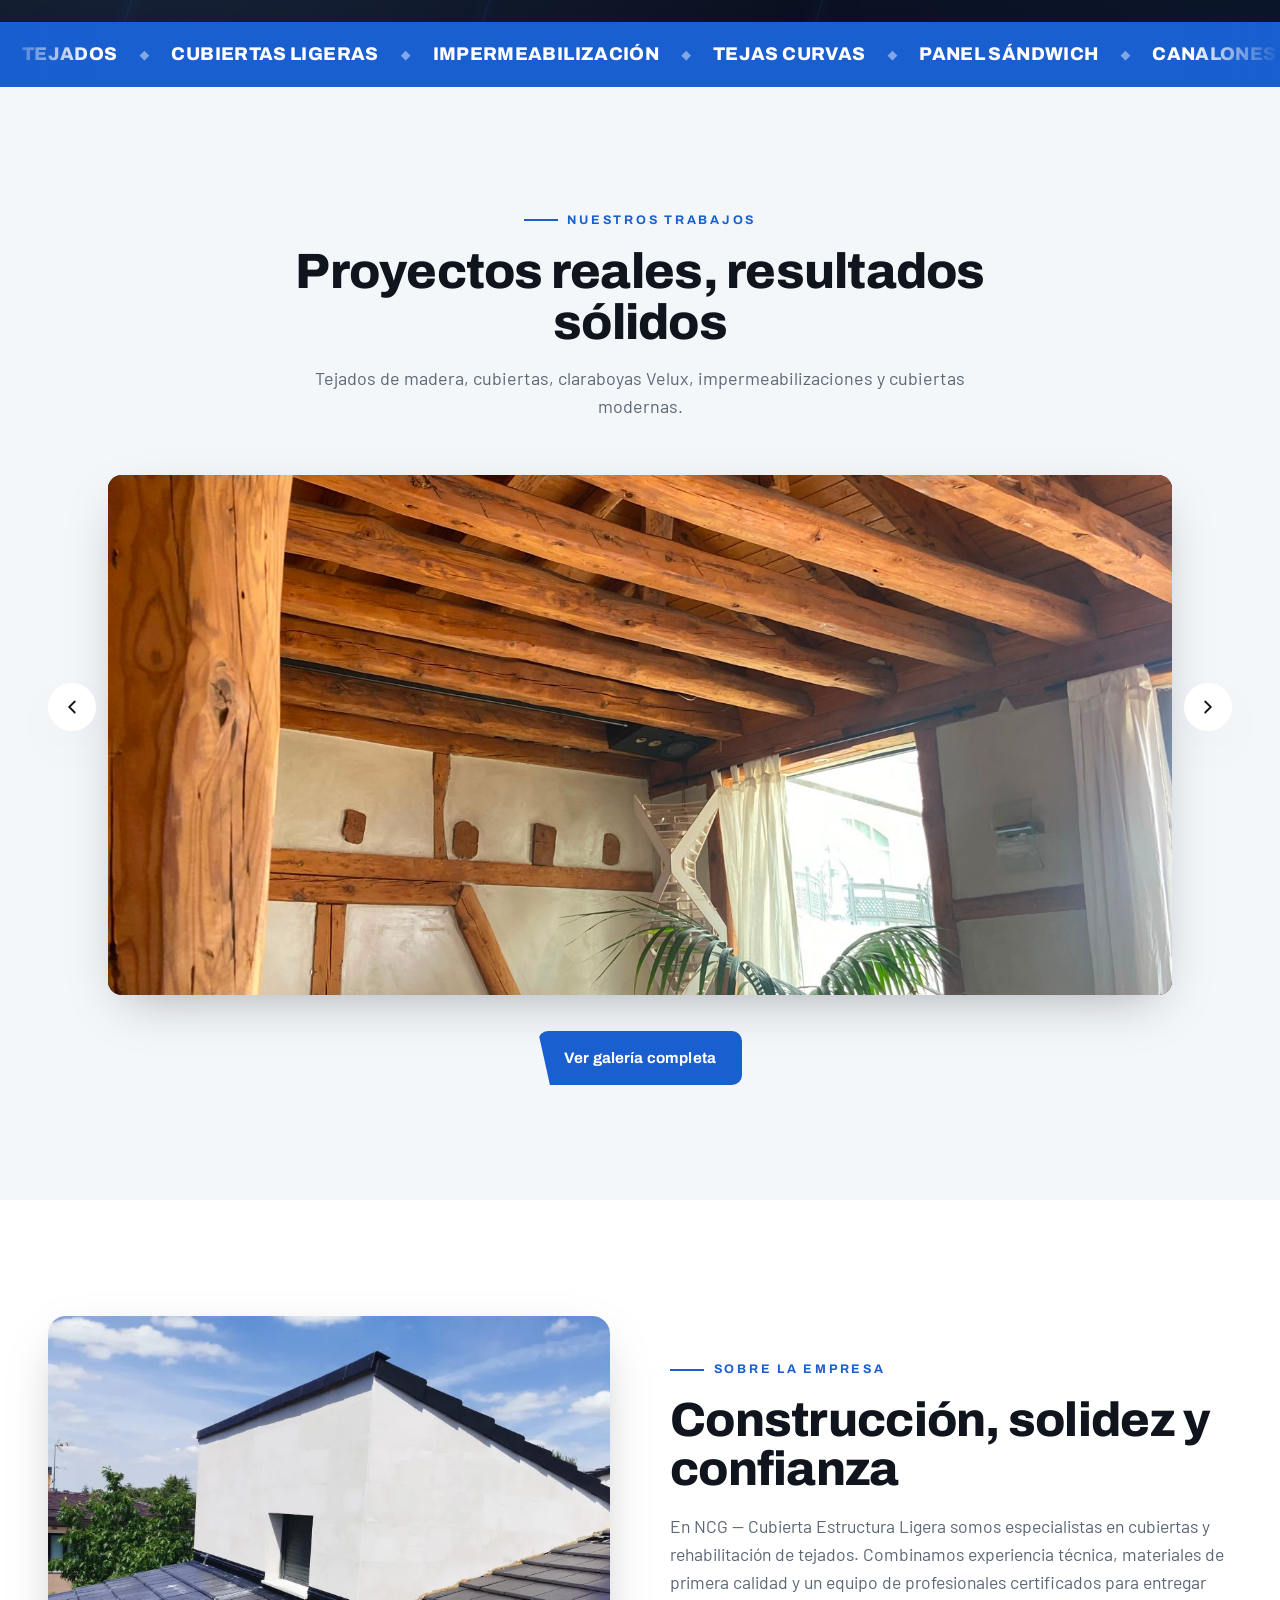
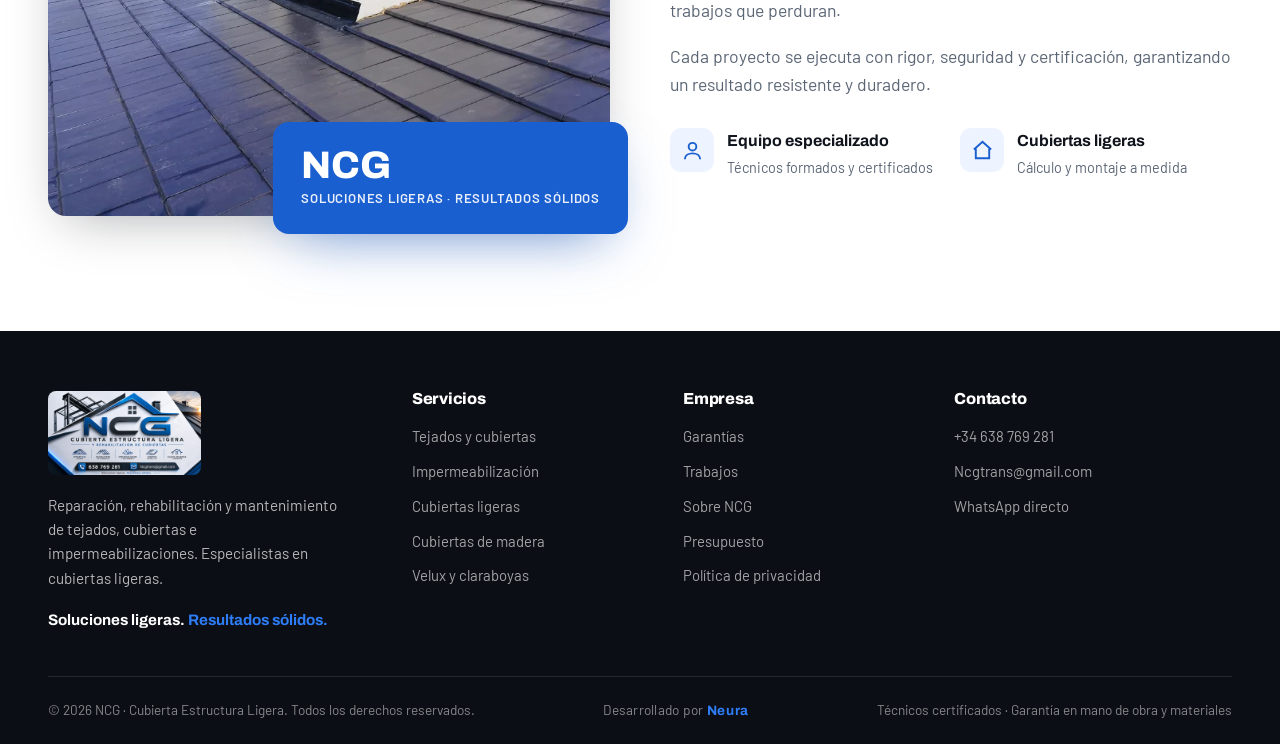
==== commit 1accd657: "Quita numeraciones (01-12) de las tarjetas de servicios Co-Authored-By: Claude Opus 4.7 <noreply@ant" ====
--- a/index.html
+++ b/index.html
@@ -108,84 +108,72 @@
     <div class="serv-grid">
 
       <article class="serv-card reveal">
-        <span class="serv-num">01</span>
         <div class="serv-ic"><svg viewBox="0 0 24 24" fill="none" stroke="currentColor" stroke-width="2"><path d="M3 11l9-8 9 8"/><path d="M5 10v10h14V10"/><path d="M9 20v-6h6v6"/></svg></div>
         <h3>Reparación y mantenimiento de tejados</h3>
         <p>Reparación, rehabilitación y mantenimiento integral de tejados y cubiertas.</p>
       </article>
 
       <article class="serv-card reveal d1">
-        <span class="serv-num">02</span>
         <div class="serv-ic"><svg viewBox="0 0 24 24" fill="none" stroke="currentColor" stroke-width="2"><path d="M3 13l9-7 9 7"/><path d="M4 12l0 8M9 11l0 9M14 11l0 9M19 12l0 8"/></svg></div>
         <h3>Retejados y sustitución de tejas</h3>
         <p>Retejados completos y sustitución de tejas dañadas o envejecidas.</p>
       </article>
 
       <article class="serv-card reveal d2">
-        <span class="serv-num">03</span>
         <div class="serv-ic"><svg viewBox="0 0 24 24" fill="none" stroke="currentColor" stroke-width="2"><path d="M3 16c2-3 4-3 6 0s4 3 6 0 4-3 6 0"/><path d="M3 10c2-3 4-3 6 0s4 3 6 0 4-3 6 0"/></svg></div>
         <h3>Especialistas en tejas curvas</h3>
         <p>Colocación experta de teja curva tradicional con acabado duradero.</p>
       </article>
 
       <article class="serv-card reveal">
-        <span class="serv-num">04</span>
         <div class="serv-ic"><svg viewBox="0 0 24 24" fill="none" stroke="currentColor" stroke-width="2"><path d="M12 2s6 5 6 11a6 6 0 01-12 0c0-6 6-11 6-11z"/><path d="M9 14a3 3 0 006 0"/></svg></div>
         <h3>Impermeabilización y aislamiento</h3>
         <p>Impermeabilización avanzada y aislamientos con tecnología de última generación.</p>
       </article>
 
       <article class="serv-card reveal d1">
-        <span class="serv-num">05</span>
         <div class="serv-ic"><svg viewBox="0 0 24 24" fill="none" stroke="currentColor" stroke-width="2"><path d="M3 11l9-7 9 7"/><path d="M5 10v9h14v-9"/><path d="M8 19v-4M12 19v-4M16 19v-4"/></svg></div>
         <h3>Sistemas ventilados en cubiertas</h3>
         <p>Instalación de cubiertas ventiladas para mejorar el rendimiento térmico.</p>
       </article>
 
       <article class="serv-card reveal d2">
-        <span class="serv-num">06</span>
         <div class="serv-ic"><svg viewBox="0 0 24 24" fill="none" stroke="currentColor" stroke-width="2"><path d="M2 14l10-5 10 5-10 5z"/><path d="M5 12.5v3M9 10.5v3M13 10.5v3M17 12.5v3"/></svg></div>
         <h3>Paneles sándwich grecados</h3>
         <p>Cubiertas con panel sándwich grecado, ligeras, aislantes y resistentes.</p>
       </article>
 
       <article class="serv-card reveal">
-        <span class="serv-num">07</span>
         <div class="serv-ic"><svg viewBox="0 0 24 24" fill="none" stroke="currentColor" stroke-width="2"><path d="M3 7l8-4 8 4"/><path d="M5 7v3a3 3 0 003 3h0"/><path d="M8 13v8"/><path d="M16 5v14"/></svg></div>
         <h3>Canalones y bajantes</h3>
         <p>Colocación de canalones e instalación de bajantes para una evacuación perfecta.</p>
       </article>
 
       <article class="serv-card reveal d1">
-        <span class="serv-num">08</span>
         <div class="serv-ic"><svg viewBox="0 0 24 24" fill="none" stroke="currentColor" stroke-width="2"><rect x="4" y="4" width="16" height="16" rx="1"/><path d="M12 4v16M4 12h16"/></svg></div>
         <h3>Ventanas y claraboyas Velux</h3>
         <p>Instalación de ventanas de tejado y claraboyas tipo Velux con garantía de estanqueidad.</p>
       </article>
 
       <article class="serv-card reveal d2">
-        <span class="serv-num">09</span>
         <div class="serv-ic"><svg viewBox="0 0 24 24" fill="none" stroke="currentColor" stroke-width="2"><path d="M3 12l9-8 9 8"/><path d="M5 11v8h14v-8"/><path d="M3 12l9 4 9-4"/></svg></div>
         <h3>Cubiertas ligeras</h3>
         <p>Especialistas en cubiertas ligeras: solución eficiente para naves y viviendas.</p>
       </article>
 
       <article class="serv-card reveal">
-        <span class="serv-num">10</span>
         <div class="serv-ic"><svg viewBox="0 0 24 24" fill="none" stroke="currentColor" stroke-width="2"><path d="M4 19V5h6l2 3h8v11z"/><path d="M9 12h6M9 15h4"/></svg></div>
         <h3>Cálculo y montaje de cubiertas</h3>
         <p>Montaje y cálculo estructural de cubiertas adaptado a cada proyecto.</p>
       </article>
 
       <article class="serv-card reveal d1">
-        <span class="serv-num">11</span>
         <div class="serv-ic"><svg viewBox="0 0 24 24" fill="none" stroke="currentColor" stroke-width="2"><path d="M3 11l9-8 9 8"/><path d="M5 10v10h14V10"/><path d="M5 14h14M9 10v10"/></svg></div>
         <h3>Cubiertas de madera · GL24</h3>
         <p>Rehabilitación de cubiertas de madera, laminado GL24 y madera antigua.</p>
       </article>
 
       <article class="serv-card reveal d2">
-        <span class="serv-num">12</span>
         <div class="serv-ic"><svg viewBox="0 0 24 24" fill="none" stroke="currentColor" stroke-width="2"><circle cx="12" cy="12" r="3"/><path d="M12 2v4M12 18v4M2 12h4M18 12h4M5 5l3 3M16 16l3 3M19 5l-3 3M8 16l-3 3"/></svg></div>
         <h3>Accesorios certificados</h3>
         <p>Montaje de accesorios para cubiertas con certificación y máxima seguridad.</p>
--- a/assets/styles.css
+++ b/assets/styles.css
@@ -344,7 +344,6 @@
 .serv-ic svg{width:28px;height:28px}
 .serv-card h3{font-size:1.18rem;margin-bottom:8px}
 .serv-card p{color:var(--steel);font-size:.96rem}
-.serv-num{position:absolute;top:22px;right:24px;font-family:"Archivo";font-weight:800;font-size:1rem;color:var(--line)}
 
 /* ============================================================
    DIFERENCIALES / GARANTÍAS
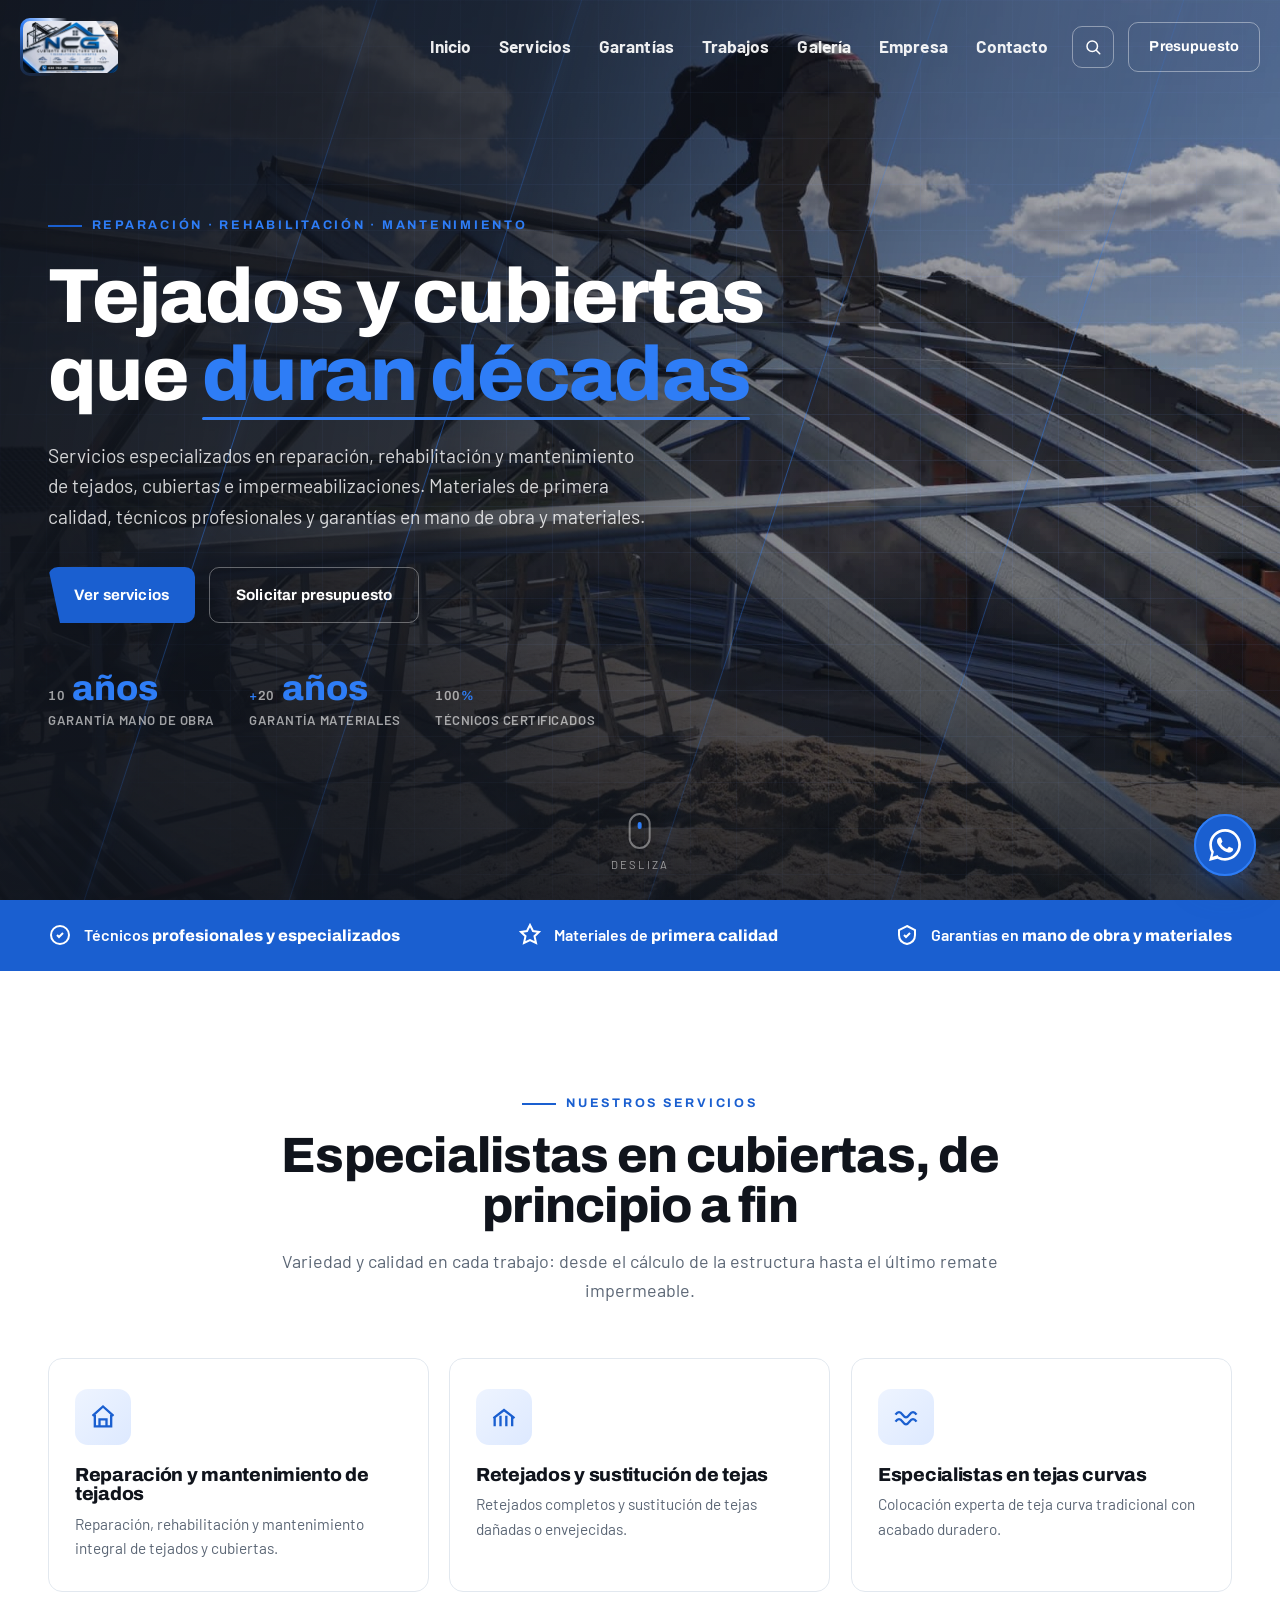
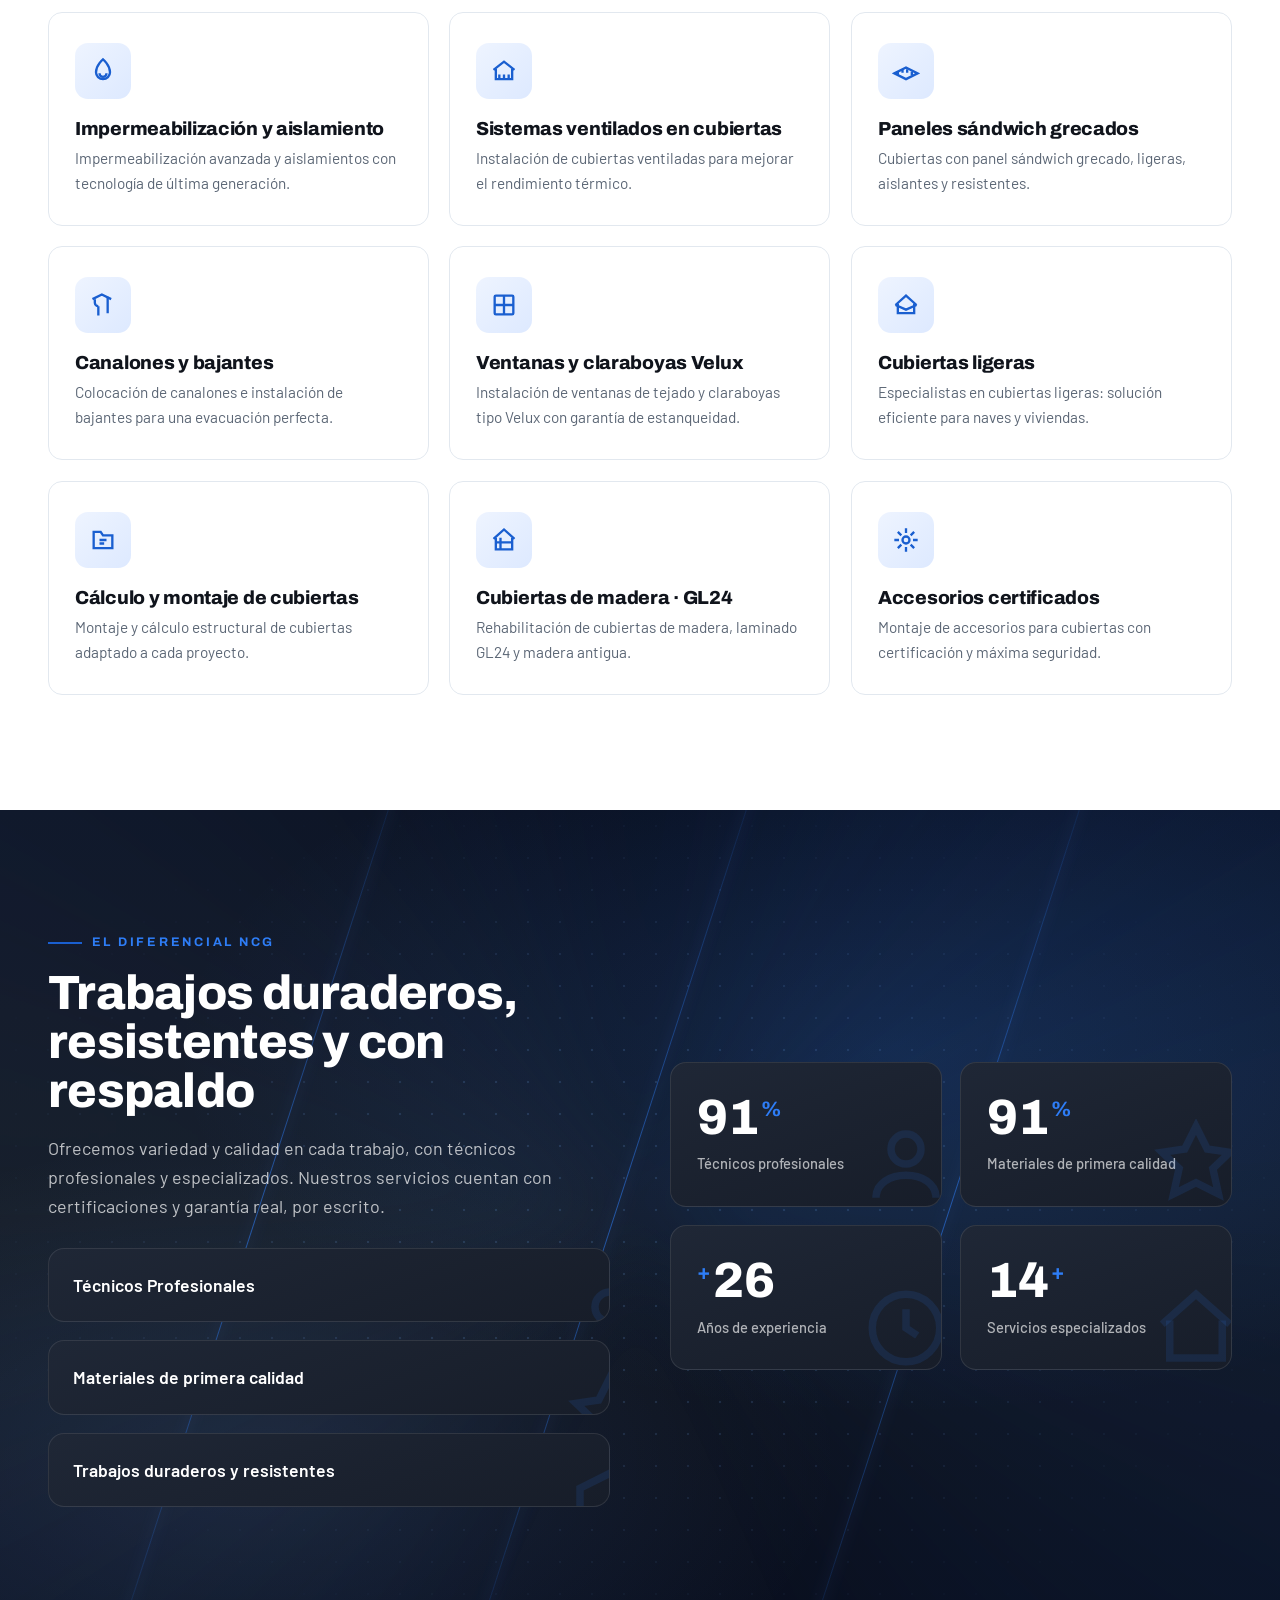
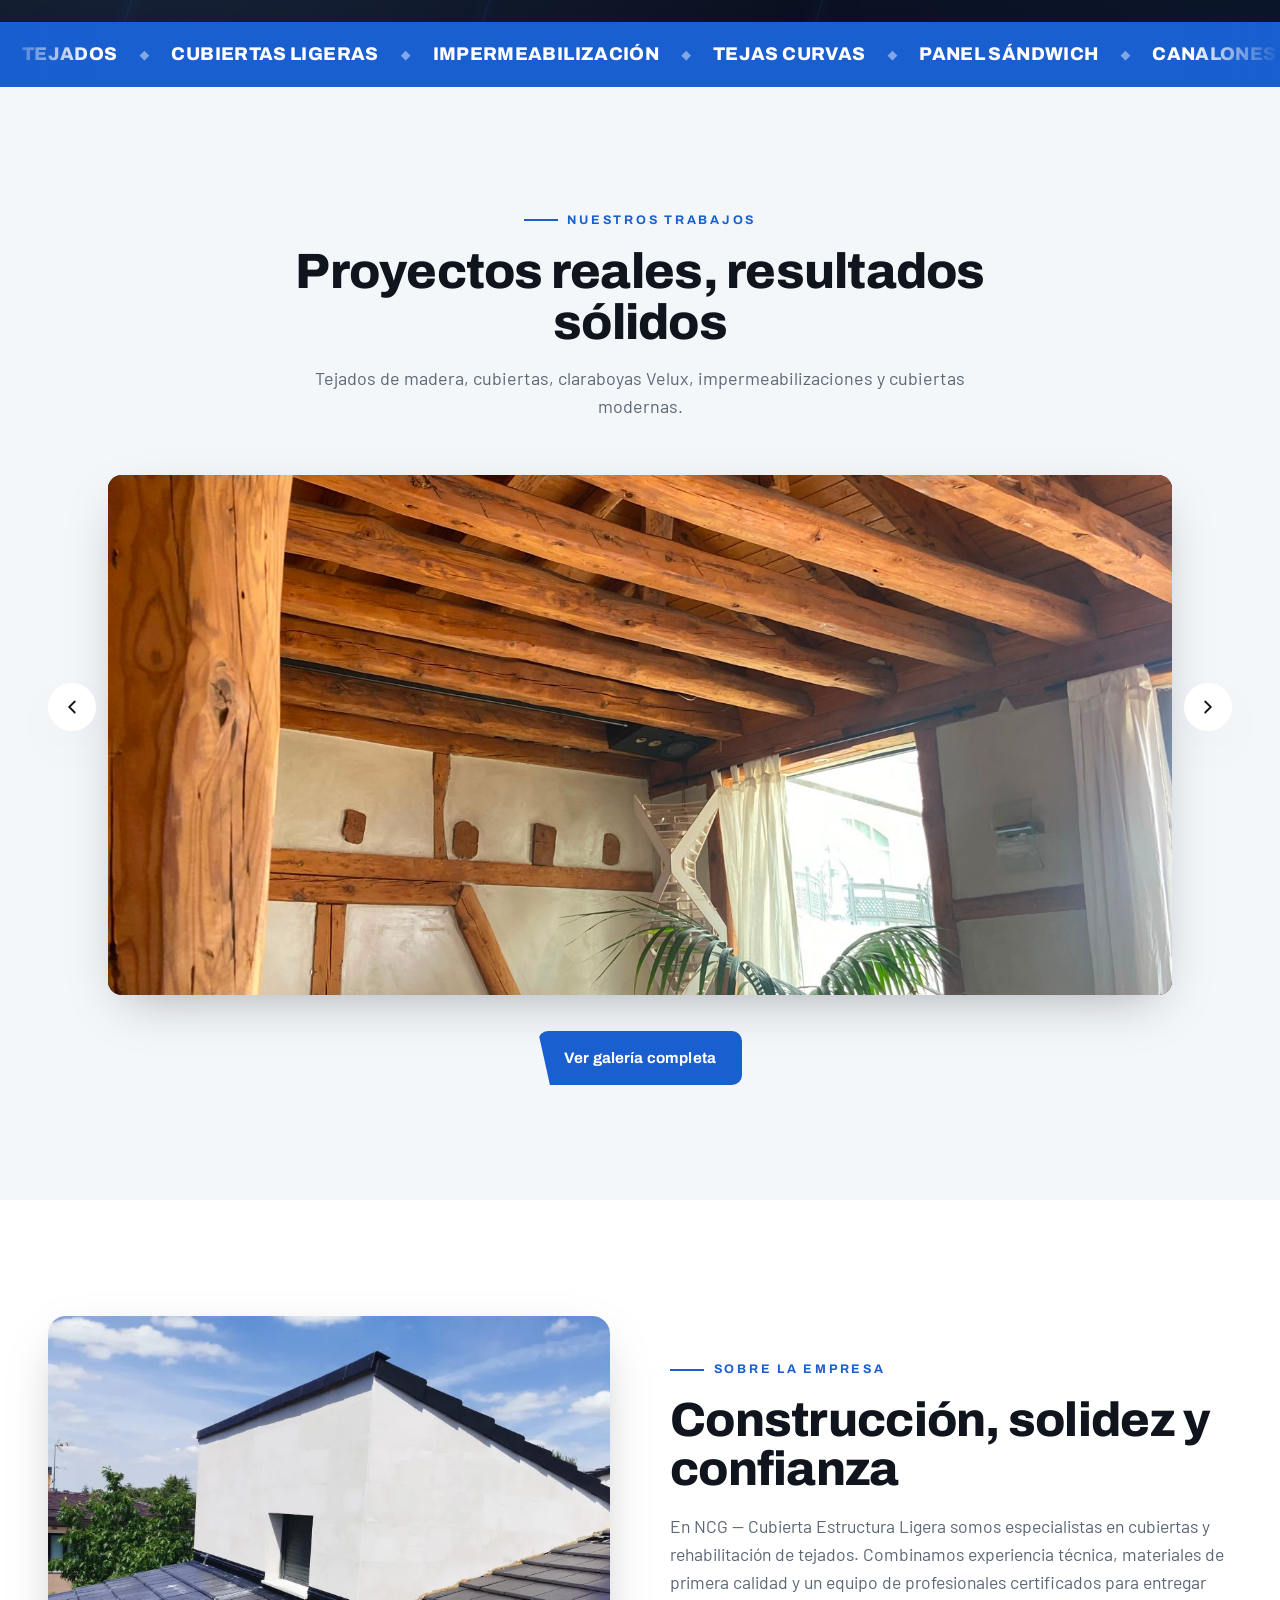
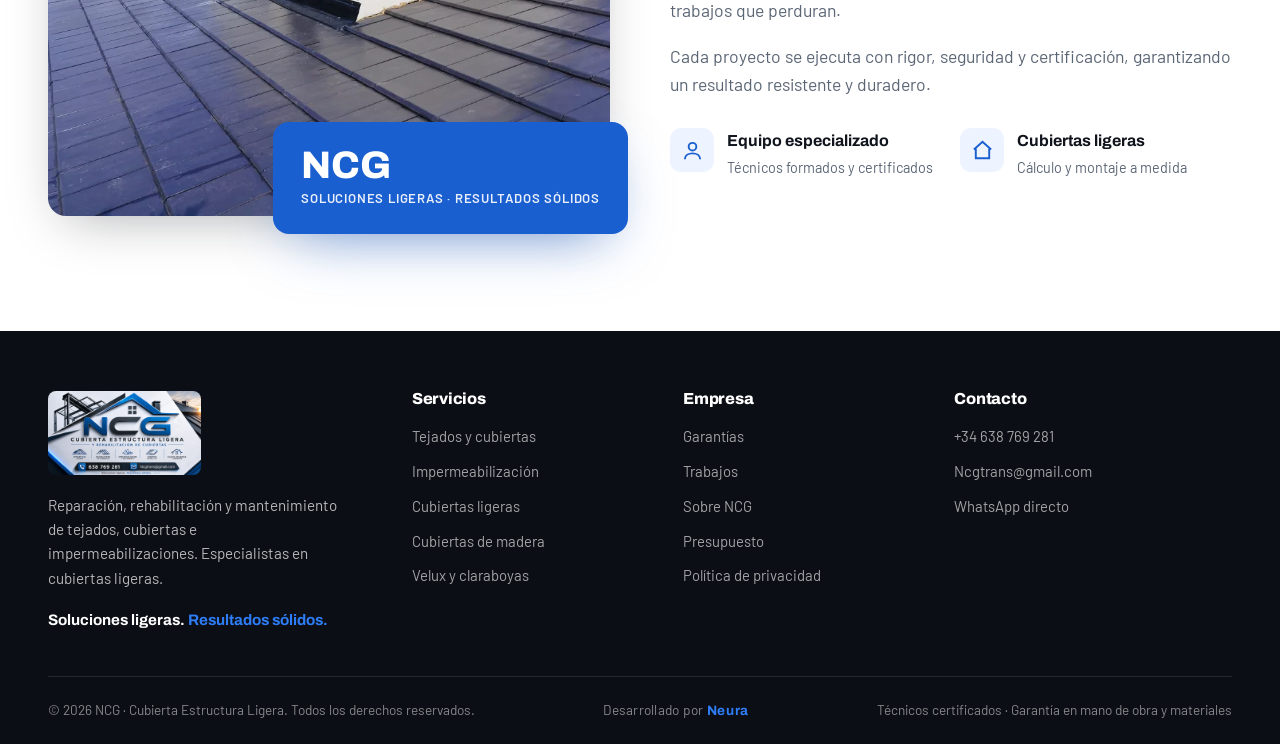
==== commit ff03b790: "Actualiza años de experiencia de 15 a 28 Co-Authored-By: Claude Opus 4.7 <noreply@anthropic.com>" ====
--- a/index.html
+++ b/index.html
@@ -219,7 +219,7 @@
           <div class="ic"><svg viewBox="0 0 24 24" fill="none" stroke="currentColor" stroke-width="2"><path d="M12 2l3 6 6 .9-4.5 4.3L18 20l-6-3-6 3 1.5-6.8L3 8.9 9 8z"/></svg></div>
         </div>
         <div class="stat-card">
-          <div class="big"><span class="suf">+</span><span data-count="15" data-prefix="">0</span></div>
+          <div class="big"><span class="suf">+</span><span data-count="28" data-prefix="">0</span></div>
           <div class="lab">Años de experiencia</div>
           <div class="ic"><svg viewBox="0 0 24 24" fill="none" stroke="currentColor" stroke-width="2"><circle cx="12" cy="12" r="9"/><path d="M12 7v5l3 2"/></svg></div>
         </div>
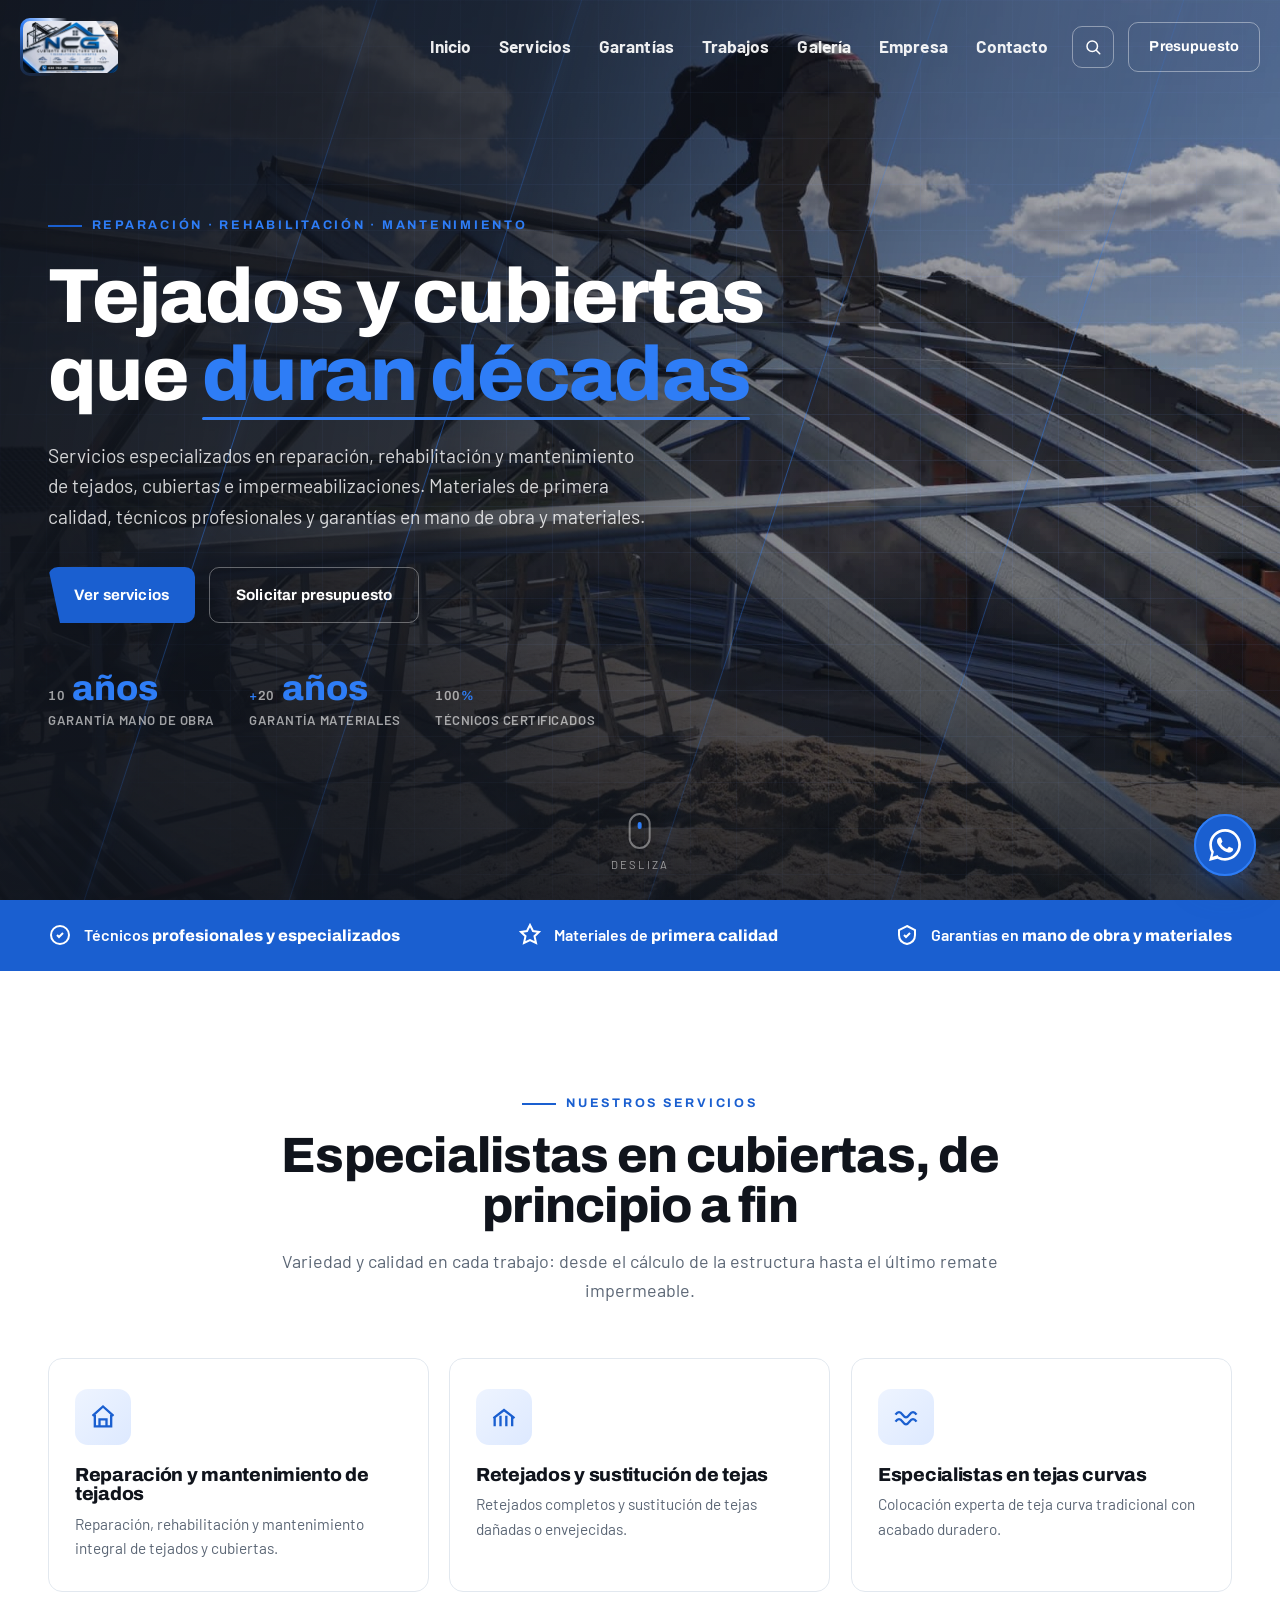
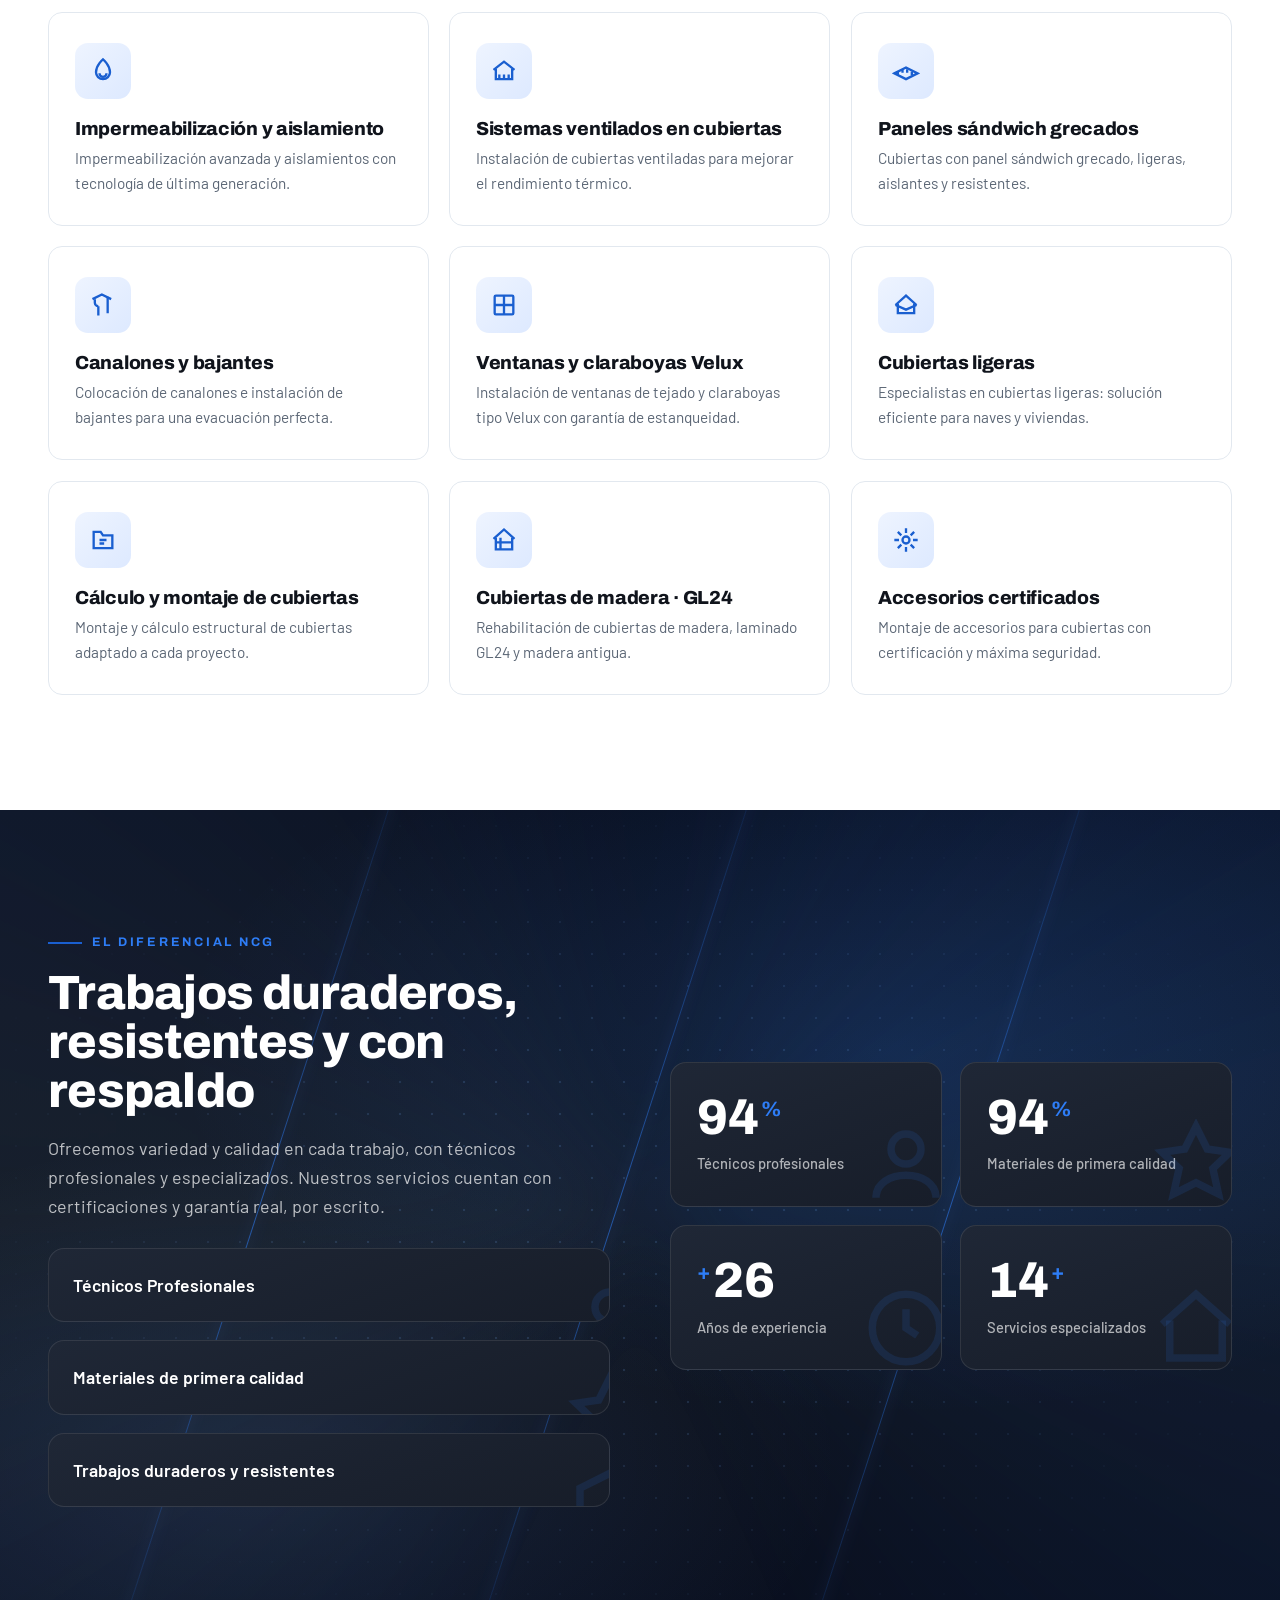
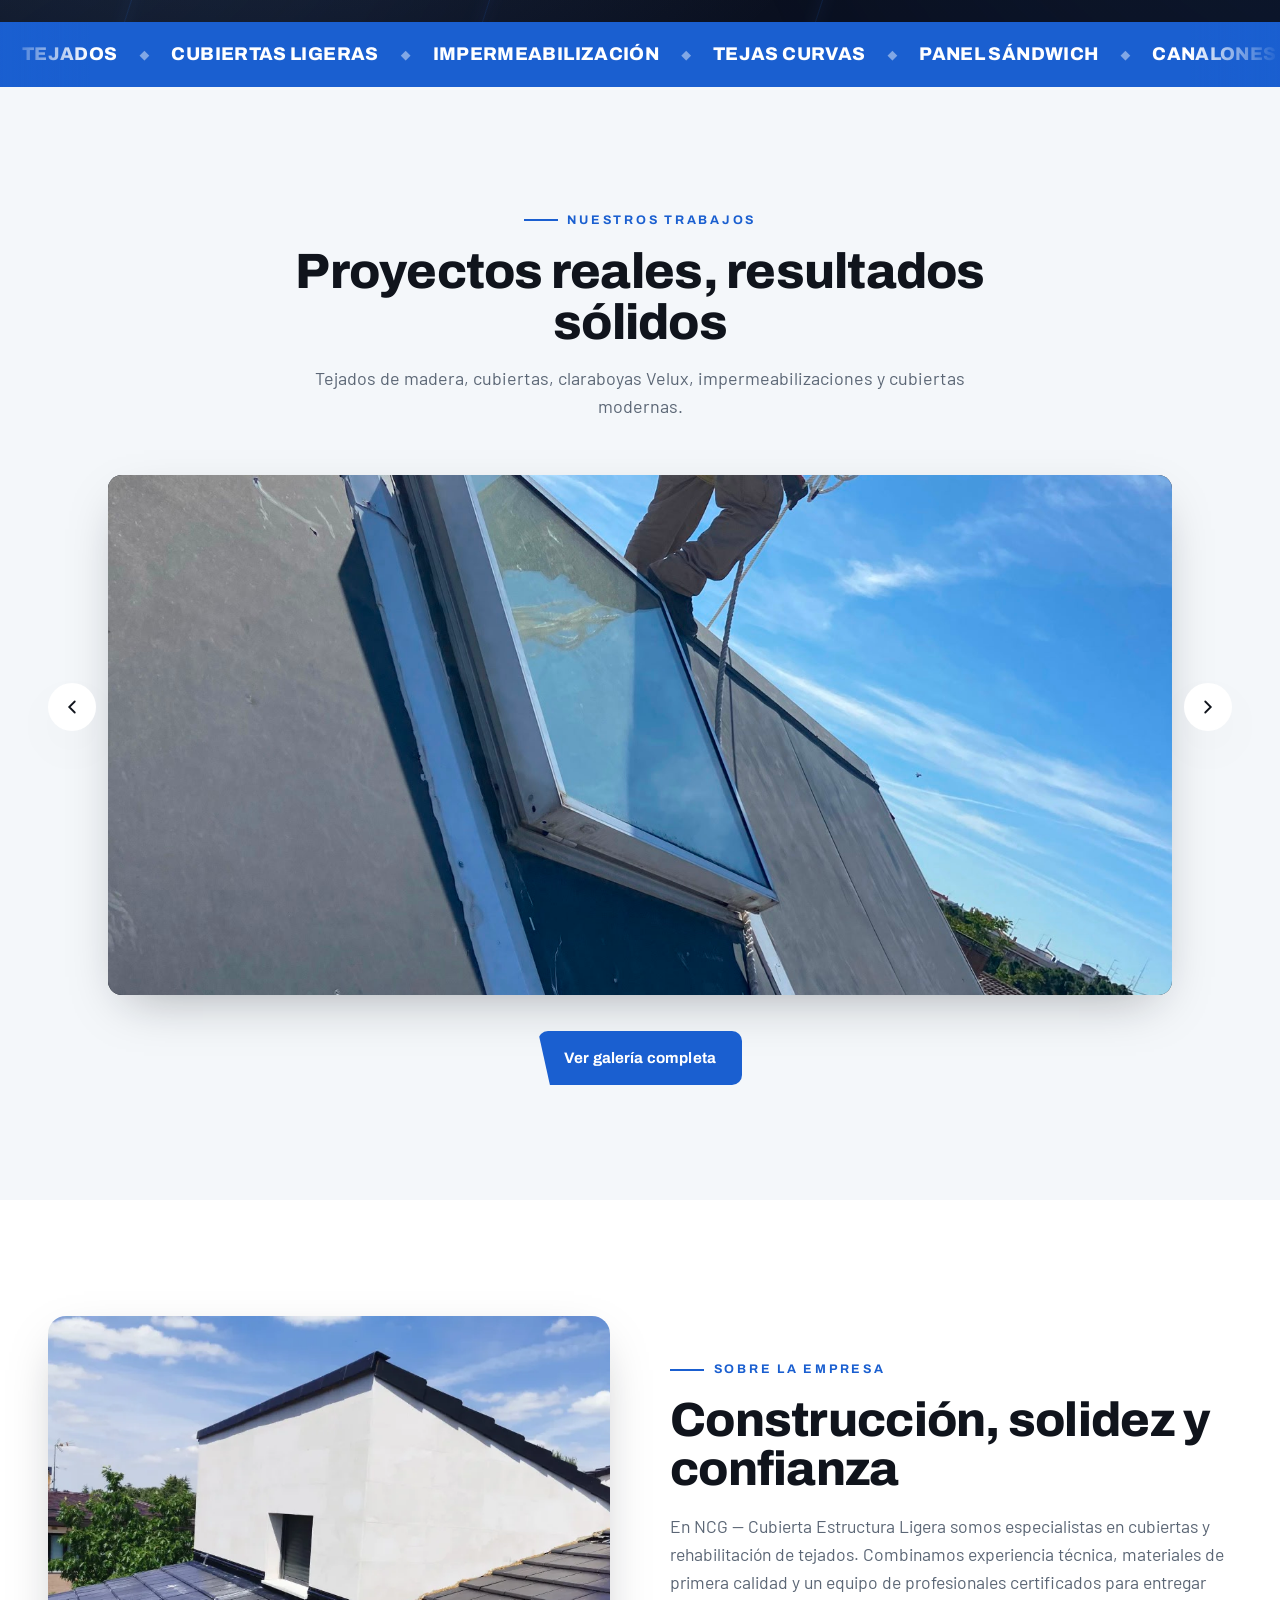
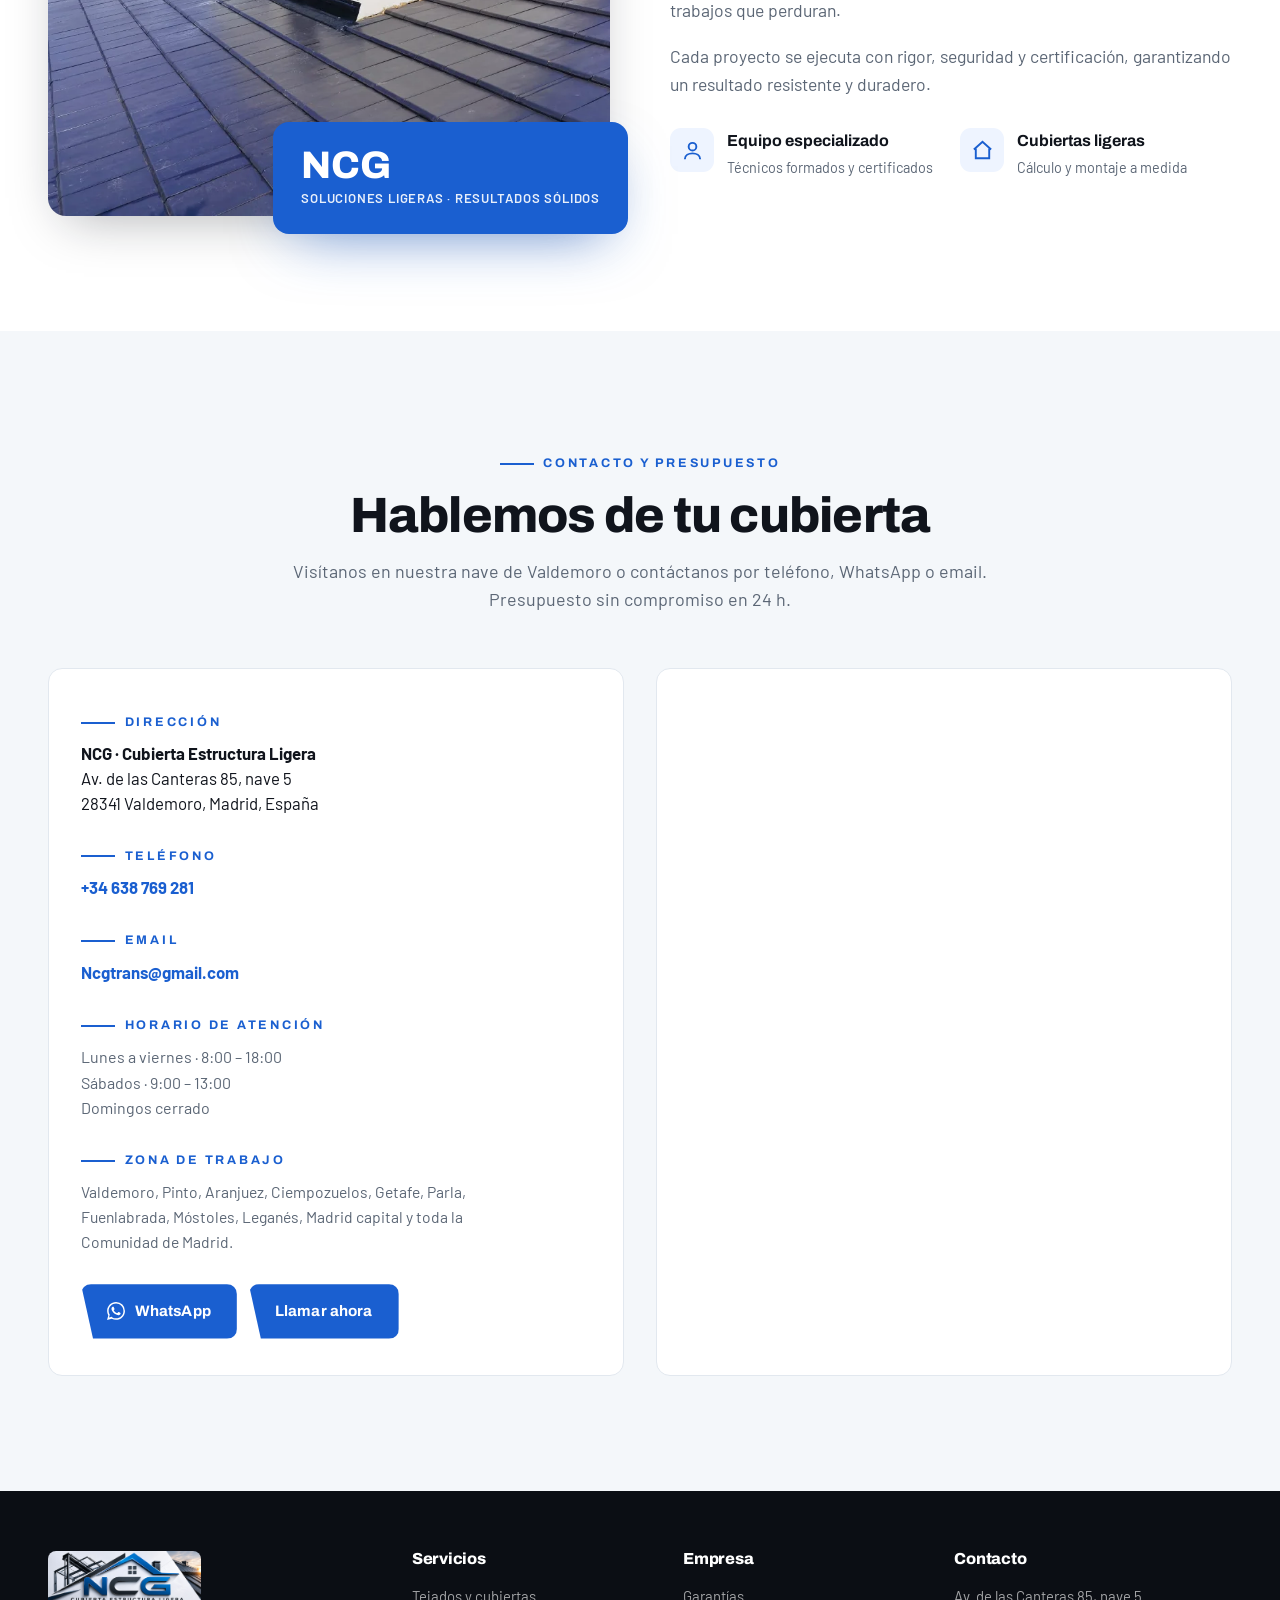
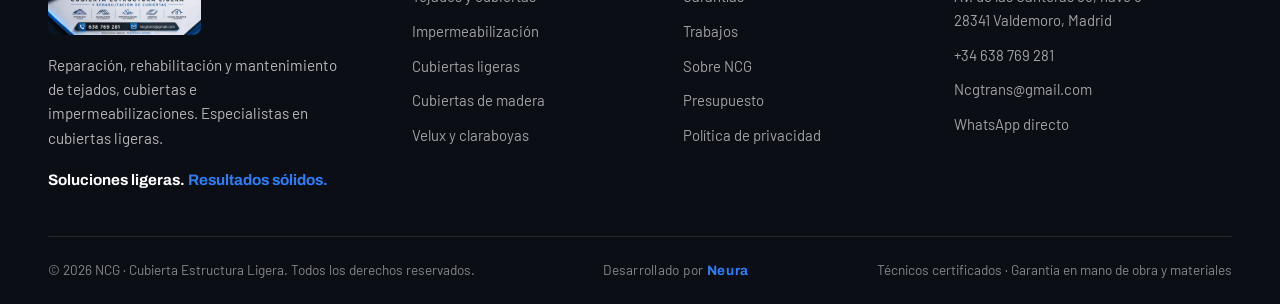
==== commit 33c783f1: "SEO local: schema RoofingContractor, seccion contacto, direccion Valdemoro - Title y meta descriptio" ====
--- a/index.html
+++ b/index.html
@@ -3,8 +3,99 @@
 <head>
 <meta charset="UTF-8">
 <meta name="viewport" content="width=device-width, initial-scale=1.0">
-<title>NCG · Cubierta Estructura Ligera — Tejados, cubiertas e impermeabilización</title>
-<meta name="description" content="Constructora NCG: reparación, rehabilitación y mantenimiento de tejados, cubiertas ligeras e impermeabilización avanzada. Técnicos certificados, 10 años de garantía en mano de obra y +20 en materiales.">
+<title>Cubiertas y tejados en Valdemoro (Madrid) — NCG Cubierta Estructura Ligera</title>
+<meta name="description" content="Constructora NCG en Valdemoro, Madrid. Reparación y rehabilitación de tejados, cubiertas ligeras, panel sándwich, impermeabilización, Velux y canalones para viviendas, comunidades y naves en toda la Comunidad de Madrid. +28 años de experiencia. 10 años de garantía en mano de obra y +20 en materiales.">
+<meta name="keywords" content="cubiertas Valdemoro, tejados Madrid, cubiertas ligeras Madrid, panel sándwich Madrid, impermeabilización cubiertas Madrid, rehabilitación tejados Valdemoro, Velux Madrid, canalones Madrid, constructora cubiertas Comunidad de Madrid">
+<meta name="author" content="NCG · Cubierta Estructura Ligera">
+<meta name="robots" content="index, follow">
+<meta name="geo.region" content="ES-MD">
+<meta name="geo.placename" content="Valdemoro">
+<meta name="geo.position" content="40.1916;-3.6741">
+<meta name="ICBM" content="40.1916, -3.6741">
+
+<!-- Open Graph -->
+<meta property="og:type" content="website">
+<meta property="og:locale" content="es_ES">
+<meta property="og:title" content="Cubiertas y tejados en Valdemoro (Madrid) — NCG Cubierta Estructura Ligera">
+<meta property="og:description" content="Reparación y rehabilitación de tejados, cubiertas ligeras, panel sándwich, impermeabilización y Velux en Valdemoro y toda la Comunidad de Madrid. Técnicos certificados y garantía real.">
+<meta property="og:url" content="https://ncgcubiertaestructuraligera.com/">
+<meta property="og:image" content="https://ncgcubiertaestructuraligera.com/assets/logo-banner.jpg">
+<meta property="og:site_name" content="NCG · Cubierta Estructura Ligera">
+
+<link rel="canonical" href="https://ncgcubiertaestructuraligera.com/">
+
+<!-- JSON-LD: RoofingContractor -->
+<script type="application/ld+json">
+{
+  "@context": "https://schema.org",
+  "@type": "RoofingContractor",
+  "@id": "https://ncgcubiertaestructuraligera.com/#business",
+  "name": "NCG · Cubierta Estructura Ligera",
+  "alternateName": "Constructora NCG",
+  "description": "Constructora especializada en cubiertas y tejados en Valdemoro, Madrid. Reparación, rehabilitación y mantenimiento de tejados, cubiertas ligeras, panel sándwich, impermeabilización, canalones y ventanas Velux.",
+  "url": "https://ncgcubiertaestructuraligera.com/",
+  "logo": "https://ncgcubiertaestructuraligera.com/assets/logo-ncg.png",
+  "image": "https://ncgcubiertaestructuraligera.com/assets/logo-banner.jpg",
+  "telephone": "+34638769281",
+  "email": "Ncgtrans@gmail.com",
+  "priceRange": "€€",
+  "address": {
+    "@type": "PostalAddress",
+    "streetAddress": "Av. de las Canteras 85, nave 5",
+    "addressLocality": "Valdemoro",
+    "addressRegion": "Madrid",
+    "postalCode": "28341",
+    "addressCountry": "ES"
+  },
+  "geo": {
+    "@type": "GeoCoordinates",
+    "latitude": 40.1916,
+    "longitude": -3.6741
+  },
+  "areaServed": [
+    {"@type": "City", "name": "Valdemoro"},
+    {"@type": "City", "name": "Pinto"},
+    {"@type": "City", "name": "Ciempozuelos"},
+    {"@type": "City", "name": "San Martín de la Vega"},
+    {"@type": "City", "name": "Aranjuez"},
+    {"@type": "City", "name": "Getafe"},
+    {"@type": "City", "name": "Parla"},
+    {"@type": "City", "name": "Fuenlabrada"},
+    {"@type": "City", "name": "Móstoles"},
+    {"@type": "City", "name": "Leganés"},
+    {"@type": "City", "name": "Madrid"},
+    {"@type": "AdministrativeArea", "name": "Comunidad de Madrid"}
+  ],
+  "sameAs": [
+    "https://wa.me/34638769281"
+  ],
+  "contactPoint": [{
+    "@type": "ContactPoint",
+    "telephone": "+34638769281",
+    "contactType": "customer service",
+    "areaServed": "ES",
+    "availableLanguage": ["es"]
+  }],
+  "hasOfferCatalog": {
+    "@type": "OfferCatalog",
+    "name": "Servicios de cubiertas y tejados",
+    "itemListElement": [
+      {"@type": "Offer", "itemOffered": {"@type": "Service", "name": "Reparación y mantenimiento de tejados"}},
+      {"@type": "Offer", "itemOffered": {"@type": "Service", "name": "Retejados y sustitución de tejas"}},
+      {"@type": "Offer", "itemOffered": {"@type": "Service", "name": "Especialistas en tejas curvas"}},
+      {"@type": "Offer", "itemOffered": {"@type": "Service", "name": "Impermeabilización y aislamiento"}},
+      {"@type": "Offer", "itemOffered": {"@type": "Service", "name": "Sistemas ventilados en cubiertas"}},
+      {"@type": "Offer", "itemOffered": {"@type": "Service", "name": "Paneles sándwich grecados"}},
+      {"@type": "Offer", "itemOffered": {"@type": "Service", "name": "Canalones y bajantes"}},
+      {"@type": "Offer", "itemOffered": {"@type": "Service", "name": "Ventanas y claraboyas Velux"}},
+      {"@type": "Offer", "itemOffered": {"@type": "Service", "name": "Cubiertas ligeras"}},
+      {"@type": "Offer", "itemOffered": {"@type": "Service", "name": "Cálculo y montaje de cubiertas"}},
+      {"@type": "Offer", "itemOffered": {"@type": "Service", "name": "Cubiertas de madera laminada GL24"}},
+      {"@type": "Offer", "itemOffered": {"@type": "Service", "name": "Accesorios certificados"}}
+    ]
+  }
+}
+</script>
 <link rel="preconnect" href="https://fonts.googleapis.com">
 <link rel="preconnect" href="https://fonts.gstatic.com" crossorigin>
 <link href="https://fonts.googleapis.com/css2?family=Archivo:wght@500;600;700;800;900&family=Barlow:wght@400;500;600;700&display=swap" rel="stylesheet">
@@ -47,7 +138,7 @@
 <!-- ============ HERO ============ -->
 <section class="hero" data-screen-label="Hero">
   <div class="hero-bg">
-    <div class="hero-photo"><img id="heroImg" src="uploads/NCG%20trabajos%20realizados%208.jpeg" alt="Estructura metálica ligera NCG"></div>
+    <div class="hero-photo"><img id="heroImg" src="uploads/NCG%20trabajos%20realizados%208.jpeg" alt="Cubierta ligera con estructura metálica instalada por NCG en Valdemoro, Madrid"></div>
   </div>
   <div class="beams"><span style="left:18%"></span><span style="left:34%"></span><span style="left:62%"></span><span style="left:81%"></span></div>
   <div class="hero-build" aria-hidden="true">
@@ -289,6 +380,86 @@
   </div>
 </section>
 
+<!-- ============ CONTACTO ============ -->
+<section class="contacto sec-pad" id="contacto" data-screen-label="Contacto" style="background:var(--paper);">
+  <div class="wrap">
+    <div class="sec-head center reveal">
+      <span class="eyebrow center">Contacto y presupuesto</span>
+      <h2>Hablemos de tu cubierta</h2>
+      <p>Visítanos en nuestra nave de Valdemoro o contáctanos por teléfono, WhatsApp o email. Presupuesto sin compromiso en 24 h.</p>
+    </div>
+
+    <div class="cont-grid" style="display:grid;grid-template-columns:1fr 1fr;gap:32px;align-items:stretch;margin-top:48px;">
+
+      <div class="cont-info reveal-l" style="background:var(--white);border:1px solid var(--line);border-radius:var(--r);padding:36px 32px;display:flex;flex-direction:column;gap:22px;">
+        <div>
+          <span class="eyebrow">Dirección</span>
+          <p style="margin-top:8px;font-size:1.05rem;line-height:1.5;color:var(--ink);">
+            <strong>NCG · Cubierta Estructura Ligera</strong><br>
+            Av. de las Canteras 85, nave 5<br>
+            28341 Valdemoro, Madrid, España
+          </p>
+        </div>
+
+        <div>
+          <span class="eyebrow">Teléfono</span>
+          <p style="margin-top:8px;font-size:1.05rem;">
+            <a href="tel:+34638769281" style="color:var(--blue);font-weight:700;">+34 638 769 281</a>
+          </p>
+        </div>
+
+        <div>
+          <span class="eyebrow">Email</span>
+          <p style="margin-top:8px;font-size:1.05rem;">
+            <a href="mailto:Ncgtrans@gmail.com" style="color:var(--blue);font-weight:700;">Ncgtrans@gmail.com</a>
+          </p>
+        </div>
+
+        <div>
+          <span class="eyebrow">Horario de atención</span>
+          <p style="margin-top:8px;font-size:1rem;color:var(--steel);line-height:1.6;">
+            Lunes a viernes · 8:00 – 18:00<br>
+            Sábados · 9:00 – 13:00<br>
+            Domingos cerrado
+          </p>
+        </div>
+
+        <div>
+          <span class="eyebrow">Zona de trabajo</span>
+          <p style="margin-top:8px;font-size:.98rem;color:var(--steel);line-height:1.6;">
+            Valdemoro, Pinto, Aranjuez, Ciempozuelos, Getafe, Parla, Fuenlabrada, Móstoles, Leganés, Madrid capital y toda la Comunidad de Madrid.
+          </p>
+        </div>
+
+        <div style="display:flex;gap:12px;flex-wrap:wrap;margin-top:8px;">
+          <a href="https://wa.me/34638769281?text=Hola%20NCG,%20quiero%20solicitar%20un%20presupuesto" target="_blank" rel="noopener" class="btn">
+            <svg viewBox="0 0 24 24" fill="currentColor" aria-hidden="true" style="width:18px;height:18px;"><path d="M.057 24l1.687-6.163a11.867 11.867 0 01-1.587-5.945C.16 5.335 5.495 0 12.05 0a11.817 11.817 0 018.413 3.488 11.824 11.824 0 013.48 8.414c-.003 6.557-5.338 11.892-11.893 11.892a11.9 11.9 0 01-5.688-1.448L.057 24zm6.597-3.807c1.676.995 3.276 1.591 5.392 1.592 5.448 0 9.886-4.434 9.889-9.885.002-5.462-4.415-9.89-9.881-9.892-5.452 0-9.887 4.434-9.889 9.884a9.86 9.86 0 001.51 5.26l-.999 3.648 3.978-1.207zm11.387-5.464c-.074-.124-.272-.198-.57-.347-.297-.149-1.758-.868-2.031-.967-.272-.099-.47-.149-.669.149-.198.297-.768.967-.941 1.165-.173.198-.347.223-.644.074-.297-.149-1.255-.462-2.39-1.475-.883-.788-1.48-1.761-1.653-2.059-.173-.297-.018-.458.13-.606.134-.133.297-.347.446-.521.151-.172.2-.296.3-.495.099-.198.05-.372-.025-.521-.075-.148-.669-1.611-.916-2.206-.242-.579-.487-.501-.669-.51l-.57-.01c-.198 0-.52.074-.792.372s-1.04 1.016-1.04 2.479 1.065 2.876 1.213 3.074c.149.198 2.095 3.2 5.076 4.487.709.306 1.263.489 1.694.626.712.226 1.36.194 1.872.118.571-.085 1.758-.719 2.006-1.413.248-.695.248-1.29.173-1.414z"/></svg>
+            WhatsApp
+          </a>
+          <a href="tel:+34638769281" class="btn btn-outline">Llamar ahora</a>
+        </div>
+      </div>
+
+      <div class="cont-map reveal-r" style="border-radius:var(--r);overflow:hidden;border:1px solid var(--line);min-height:520px;background:var(--white);">
+        <iframe
+          title="Ubicación de NCG Cubierta Estructura Ligera en Valdemoro, Madrid"
+          src="https://www.google.com/maps?q=Av.%20de%20las%20Canteras%2085%2C%20Valdemoro%2C%20Madrid&output=embed"
+          width="100%" height="100%" style="border:0;display:block;min-height:520px;"
+          loading="lazy" referrerpolicy="no-referrer-when-downgrade" allowfullscreen></iframe>
+      </div>
+
+    </div>
+  </div>
+</section>
+
+<style>
+  @media (max-width: 820px){
+    .cont-grid{grid-template-columns:1fr !important;}
+    .cont-map{min-height:340px !important;}
+    .cont-map iframe{min-height:340px !important;}
+  }
+</style>
+
 <!-- ============ FOOTER ============ -->
 <footer class="footer">
   <div class="wrap">
@@ -317,6 +488,7 @@
       <div class="foot-col">
         <h4>Contacto</h4>
         <ul>
+          <li>Av. de las Canteras 85, nave 5<br>28341 Valdemoro, Madrid</li>
           <li><a href="tel:+34638769281">+34 638 769 281</a></li>
           <li><a href="mailto:Ncgtrans@gmail.com">Ncgtrans@gmail.com</a></li>
           <li><a href="https://wa.me/34638769281" target="_blank">WhatsApp directo</a></li>
